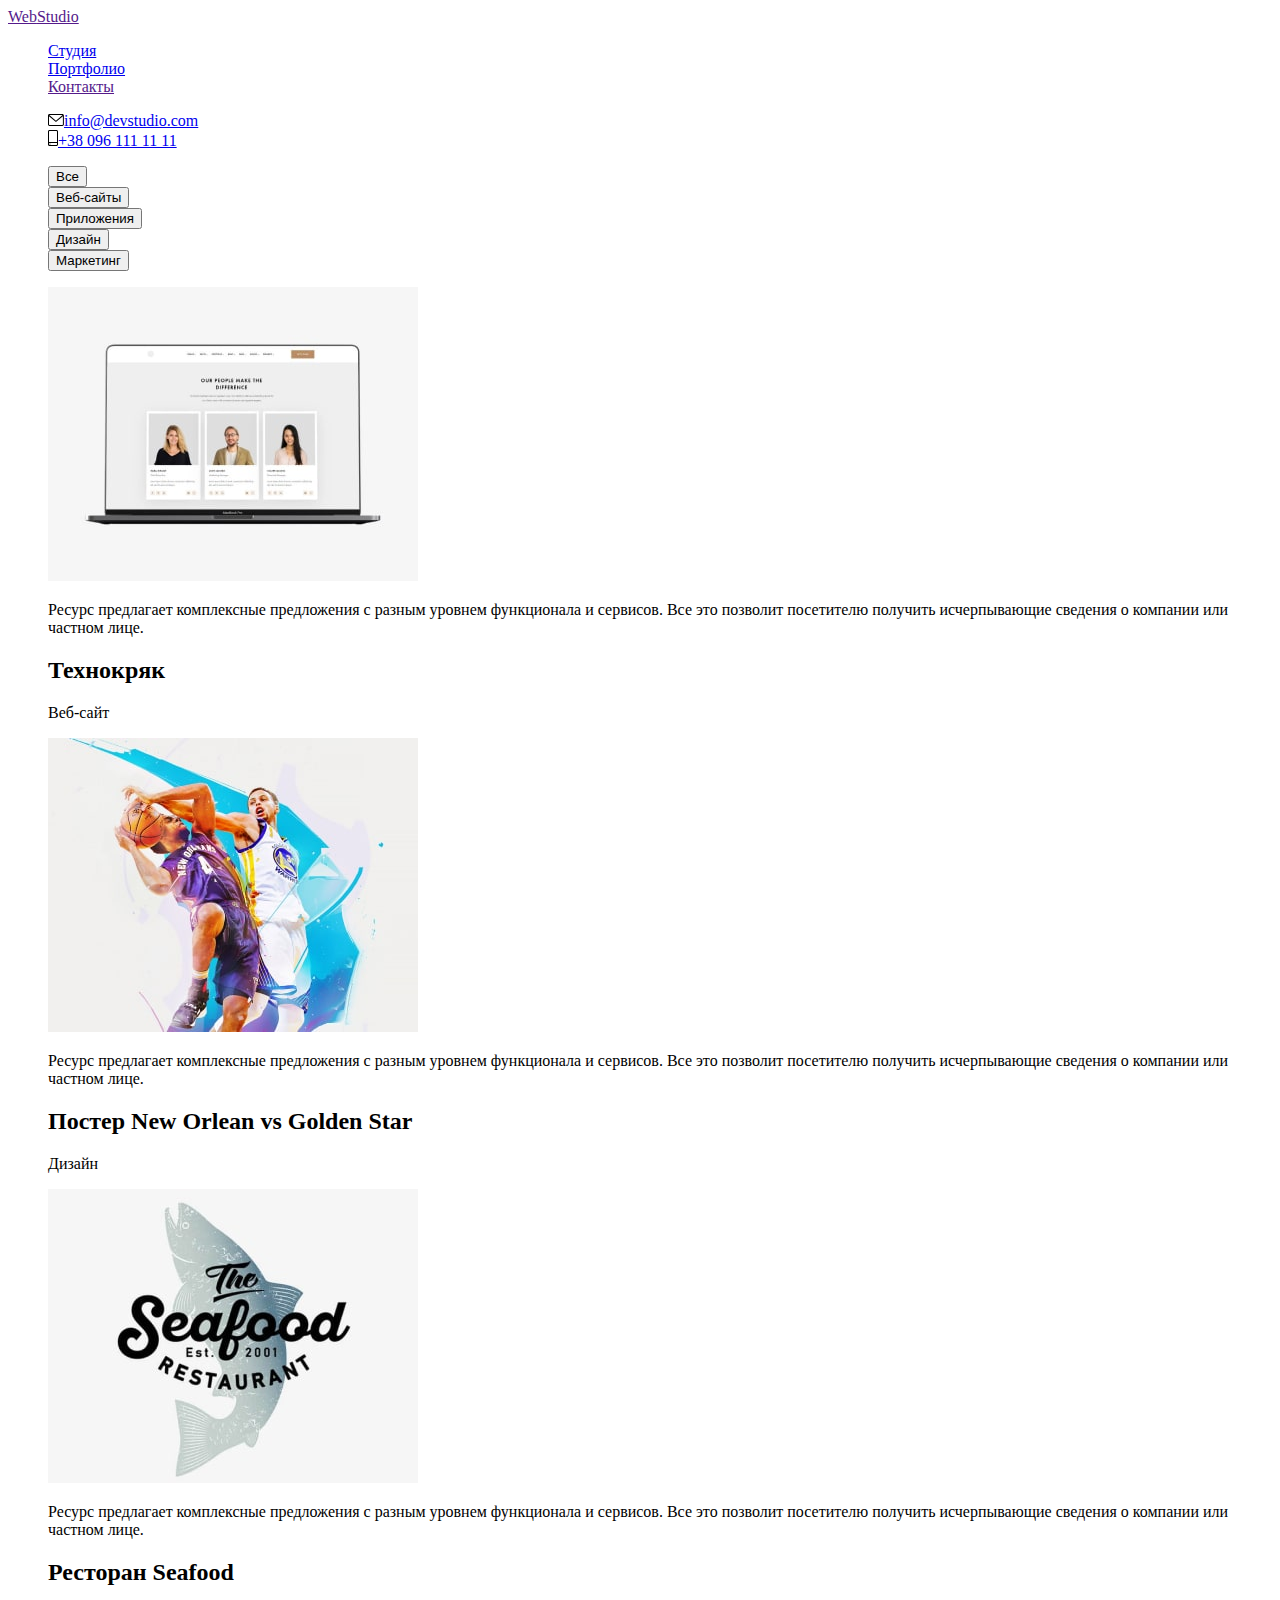
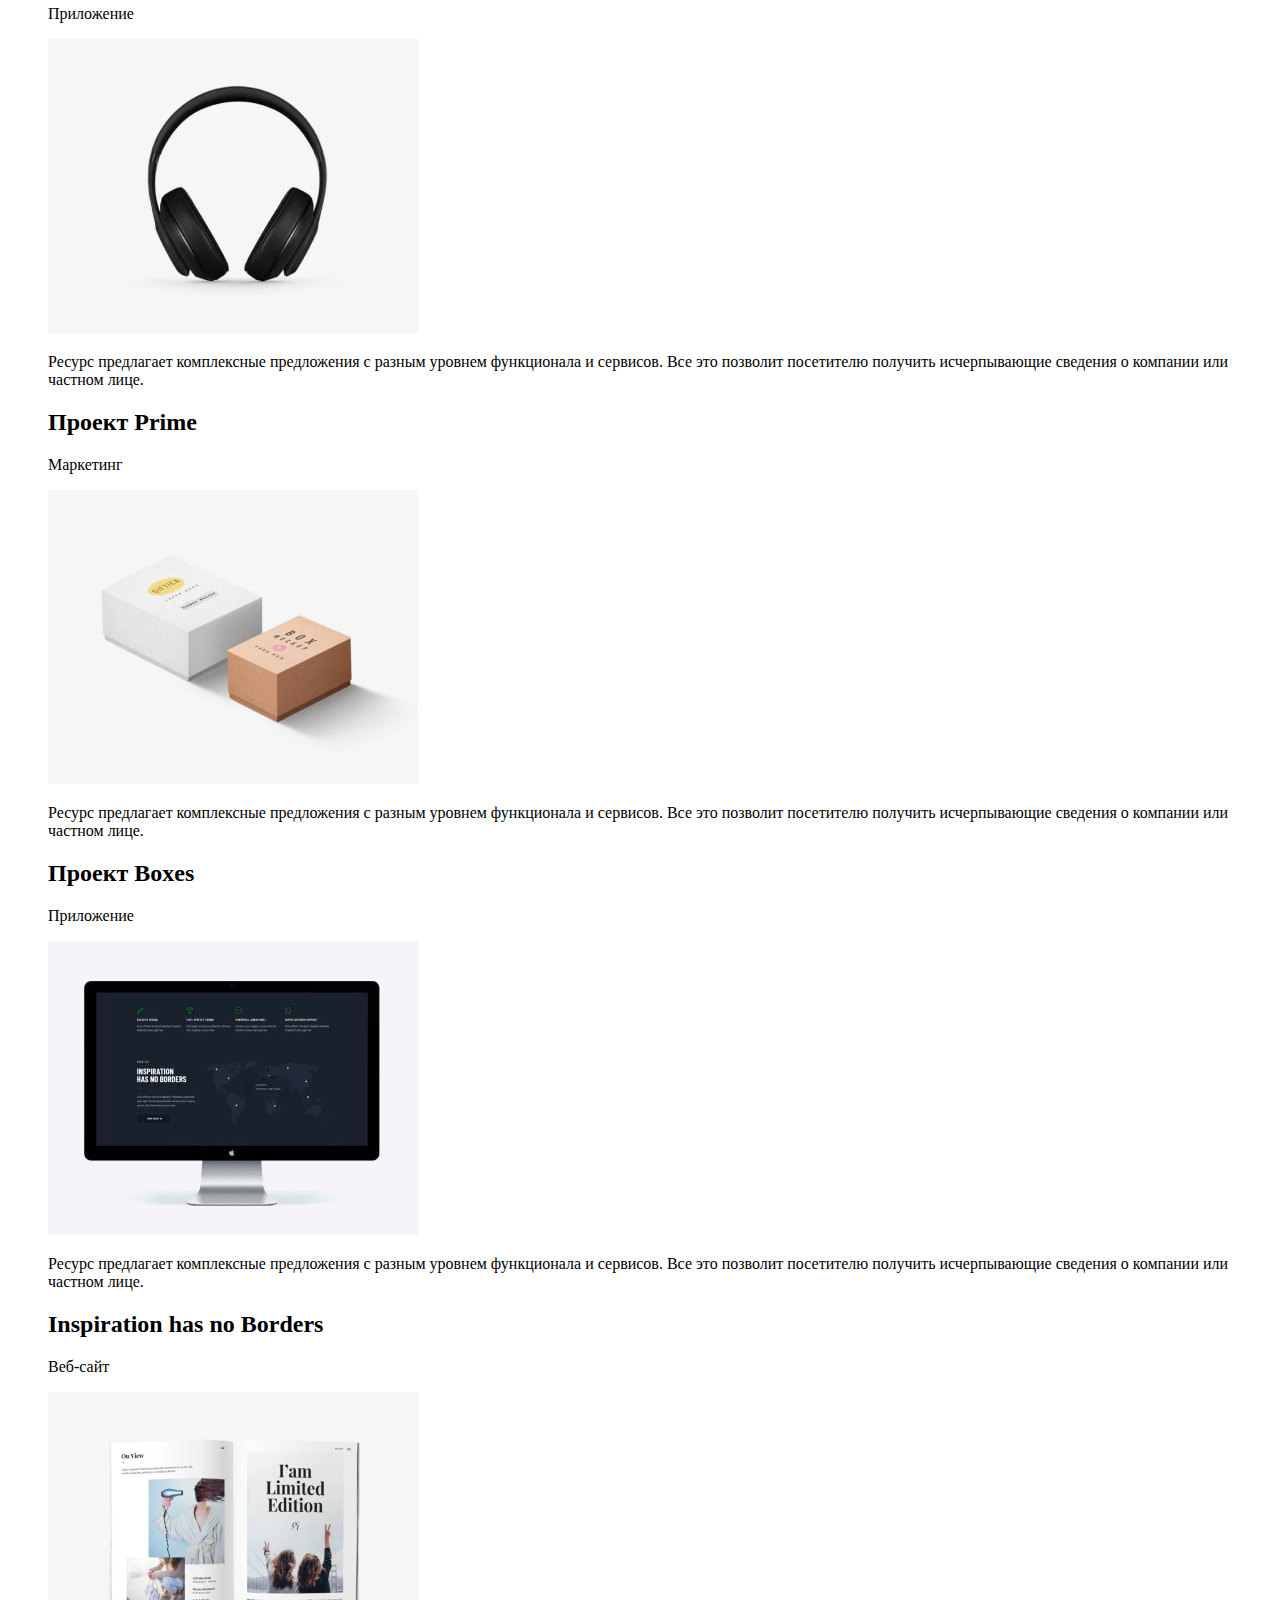
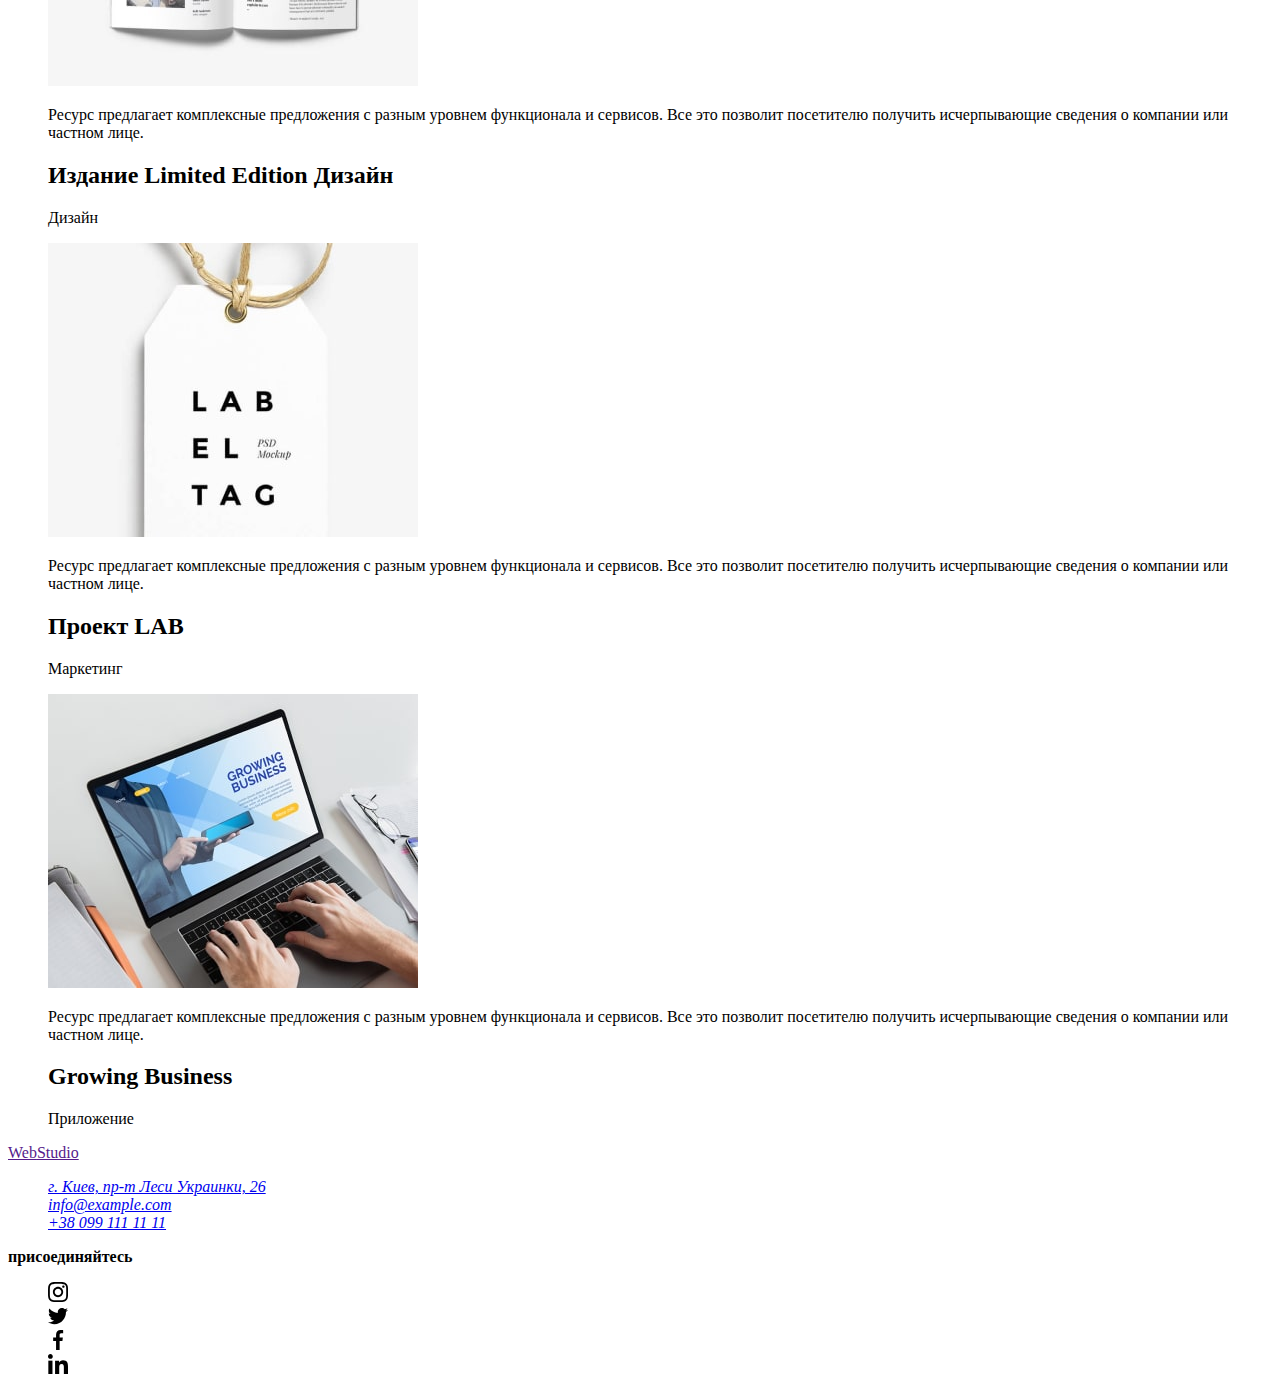
==== portfolio.html @ f304f0bf "1" ====
<!DOCTYPE html>
<html lang="ru">
  <head>
    <meta charset="UTF-8" />
    <meta http-equiv="X-UA-Compatible" content="IE=edge" />
    <meta name="viewport" content="width=device-width, initial-scale=1.0" />
    <title>Document</title>
    <link rel="stylesheet" href="./scc/reset.css" />
    <link rel="stylesheet" href="./scc/styles.css" />
    <link rel="preconnect" href="https://fonts.googleapis.com" />
    <link rel="preconnect" href="https://fonts.gstatic.com" crossorigin />
    <link
      href="https://fonts.googleapis.com/css2?family=Montserrat:wght@400;700&family=Raleway:wght@700&family=Roboto:wght@400;500;700;900&display=swap"
      rel="stylesheet"
    />
    <link
      href="https://fonts.googleapis.com/css2?family=Montserrat:wght@400;700&family=Raleway:wght@700&family=Roboto:wght@400;500;700;900&display=swap"
      rel="stylesheet"
    />
  </head>
  <body>
    <header class="header">
      <div class="container">
        <a class="header-logo" href=""
          ><span class="header-pre-logo">Web</span
          ><span class="header-after-logo">Studio</span></a
        >
        <nav class="header-nav">
          <ul class="header-list" style="list-style-type: none">
            <li class="header-item">
              <a class="header-text" href="index.html">Студия</a>
            </li>
            <li class="header-item portfolio-activ">
              <a class="header-text portfolio-activ" href="portfolio.html"
                >Портфолио</a
              >
            </li>
            <li class="header-item">
              <a class="header-text" href="">Контакты</a>
            </li>
          </ul>
        </nav>
        <ul class="header-contacts" style="list-style-type: none">
          <li class="header-contactc-list">
            <a class="header-mail contacts" href="mailto:info@devstudio.com"
              ><svg class="header-icon" width="16" height="12">
                <use href="./images/icons.svg#icon-envelope"></use></svg
              >info@devstudio.com</a
            >
          </li>
          <li class="header-contactc-list">
            <a class="header-tel contacts" href="tel:+380961111111"
              ><svg class="header-icon" width="10" height="16">
                <use href="./images/icons.svg#icon-smartphone"></use></svg
              >+38 096 111 11 11</a
            >
          </li>
        </ul>
      </div>
    </header>
    <main>
      <section class="portfolio">
        <div class="container">
          <div class="filters">
            <ul class="filters-list" style="list-style-type: none">
              <li class="filters-item">
                <button class="filters-btn btn" type="button">Все</button>
              </li>
              <li class="filters-item">
                <button class="filters-btn btn" type="button">Веб-сайты</button>
              </li>
              <li class="filters-item">
                <button class="filters-btn btn" type="button">
                  Приложения
                </button>
              </li>
              <li class="filters-item">
                <button class="filters-btn btn" type="button">Дизайн</button>
              </li>
              <li class="filters-item">
                <button class="filters-btn btn" type="button">Маркетинг</button>
              </li>
            </ul>
          </div>
          <ul class="project-list" style="list-style-type: none">
            <li class="project-item">
              <div class="project-overlay">
                <img
                  src="./images/portfolio1.jpeg"
                  alt="веб-сайт"
                  width="370"
                />
                <p class="project-text-ovarlay">
                  Ресурс предлагает комплексные предложения с разным уровнем
                  функционала и сервисов. Все это позволит посетителю получить
                  исчерпывающие сведения о компании или частном лице.
                </p>
              </div>
              <div class="project-desc">
                <h2 class="project-title">Технокряк</h2>
                <p class="project-text">Веб-сайт</p>
              </div>
            </li>
            <li class="project-item">
              <div class="project-overlay">
                <img
                  src="./images/portfolio2.jpeg"
                  alt="Игра в баскетбол"
                  width="370"
                />
                <p class="project-text-ovarlay">
                  Ресурс предлагает комплексные предложения с разным уровнем
                  функционала и сервисов. Все это позволит посетителю получить
                  исчерпывающие сведения о компании или частном лице.
                </p>
              </div>
              <div class="project-desc">
                <h2 class="project-title">Постер New Orlean vs Golden Star</h2>
                <p class="project-text">Дизайн</p>
              </div>
            </li>
            <li class="project-item">
              <div class="project-overlay">
                <img
                  src="./images/portfolio3.jpeg"
                  alt="Логотип ресторана Seafood"
                  width="370"
                />
                <p class="project-text-ovarlay">
                  Ресурс предлагает комплексные предложения с разным уровнем
                  функционала и сервисов. Все это позволит посетителю получить
                  исчерпывающие сведения о компании или частном лице.
                </p>
              </div>
              <div class="project-desc">
                <h2 class="project-title">Ресторан Seafood</h2>
                <p class="project-text">Приложение</p>
              </div>
            </li>
            <li class="project-item">
              <div class="project-overlay">
                <img
                  src="./images/portfolio4.jpeg"
                  alt="Наушники"
                  width="370"
                />
                <p class="project-text-ovarlay">
                  Ресурс предлагает комплексные предложения с разным уровнем
                  функционала и сервисов. Все это позволит посетителю получить
                  исчерпывающие сведения о компании или частном лице.
                </p>
              </div>
              <div class="project-desc">
                <h2 class="project-title">Проект Prime</h2>
                <p class="project-text">Маркетинг</p>
              </div>
            </li>
            <li class="project-item">
              <div class="project-overlay">
                <img
                  src="./images/portfolio5.jpeg"
                  alt="Две коробки"
                  width="370"
                />
                <p class="project-text-ovarlay">
                  Ресурс предлагает комплексные предложения с разным уровнем
                  функционала и сервисов. Все это позволит посетителю получить
                  исчерпывающие сведения о компании или частном лице.
                </p>
              </div>
              <div class="project-desc">
                <h2 class="project-title">Проект Boxes</h2>
                <p class="project-text">Приложение</p>
              </div>
            </li>
            <li class="project-item">
              <div class="project-overlay">
                <img
                  src="./images/portfolio6.jpeg"
                  alt="Веб-сайт"
                  width="370"
                />
                <p class="project-text-ovarlay">
                  Ресурс предлагает комплексные предложения с разным уровнем
                  функционала и сервисов. Все это позволит посетителю получить
                  исчерпывающие сведения о компании или частном лице.
                </p>
              </div>
              <div class="project-desc">
                <h2 class="project-title">Inspiration has no Borders</h2>
                <p class="project-text">Веб-сайт</p>
              </div>
            </li>
            <li class="project-item">
              <div class="project-overlay">
                <img
                  src="./images/portfolio7.jpeg"
                  alt="Журнал Limited Edition"
                  width="370"
                />
                <p class="project-text-ovarlay">
                  Ресурс предлагает комплексные предложения с разным уровнем
                  функционала и сервисов. Все это позволит посетителю получить
                  исчерпывающие сведения о компании или частном лице.
                </p>
              </div>
              <div class="project-desc">
                <h2 class="project-title">Издание Limited Edition Дизайн</h2>
                <p class="project-text">Дизайн</p>
              </div>
            </li>
            <li class="project-item">
              <div class="project-overlay">
                <img
                  src="./images/portfolio8.jpeg"
                  alt="Проект LAB"
                  width="370"
                />
                <p class="project-text-ovarlay">
                  Ресурс предлагает комплексные предложения с разным уровнем
                  функционала и сервисов. Все это позволит посетителю получить
                  исчерпывающие сведения о компании или частном лице.
                </p>
              </div>
              <div class="project-desc">
                <h2 class="project-title">Проект LAB</h2>
                <p class="project-text">Маркетинг</p>
              </div>
            </li>
            <li class="project-item">
              <div class="project-overlay">
                <img
                  src="./images/portfolio9.jpeg"
                  alt="Приложение Growing Business"
                  width="370"
                />
                <p class="project-text-ovarlay">
                  Ресурс предлагает комплексные предложения с разным уровнем
                  функционала и сервисов. Все это позволит посетителю получить
                  исчерпывающие сведения о компании или частном лице.
                </p>
              </div>
              <div class="project-desc">
                <h2 class="project-title">Growing Business</h2>
                <p class="project-text">Приложение</p>
              </div>
            </li>
          </ul>
        </div>
      </section>
    </main>
    <footer>
      <section class="footer">
        <div class="container">
          <div class="f-adress">
            <a class="footer-logo" href=""
              ><span class="footer-pre-logo">Web</span
              ><span class="footer-after-logo">Studio</span></a
            >
            <address class="adress">
              <ul class="adress-list" style="list-style-type: none">
                <li class="adress-address">
                  <a
                    class="footer-address footer-contacts"
                    href="https://www.google.com/maps/place/%D0%B1%D1%83%D0%BB%D1%8C%D0%B2%D0%B0%D1%80+%D0%9B%D0%B5%D1%81%D1%96+%D0%A3%D0%BA%D1%80%D0%B0%D1%97%D0%BD%D0%BA%D0%B8,+26,+%D0%9A%D0%B8%D1%97%D0%B2,+02000/@50.4265807,30.5361971,17z/data=!3m1!4b1!4m5!3m4!1s0x40d4cf0e033ecbe9:0x57a4dffefec77da0!8m2!3d50.4265807!4d30.5383858"
                    target="_blank"
                    rel="noopener noreferrer"
                    >г. Киев, пр-т Леси Украинки, 26
                  </a>
                </li>
                <li class="adress-mail">
                  <a
                    class="footer-mail footer-contacts"
                    href="mailto:info@example.com"
                    >info@example.com</a
                  >
                </li>
                <li class="adress-tel">
                  <a class="footer-tel footer-contacts" href="tel:+380991111111"
                    >+38 099 111 11 11</a
                  >
                </li>
              </ul>
            </address>
          </div>
          <div class="footer-social">
            <strong class="footer-soc-title">присоединяйтесь</strong>
            <ul class="footer-soc-list list" style="list-style-type: none">
              <li class="footer-soc-item">
                <a href="" class="footer-soc-link link">
                  <svg class="footer-soc-icon" width="20" height="20">
                    <use href="./images/icons.svg#icon-instagram"></use></svg
                ></a>
              </li>
              <li class="footer-soc-item">
                <a href="" class="footer-soc-link link"
                  ><svg class="footer-soc-icon" width="20" height="20">
                    <use href="./images/icons.svg#icon-twitter"></use></svg
                ></a>
              </li>
              <li class="footer-soc-item">
                <a href="" class="footer-soc-link link"
                  ><svg class="footer-soc-icon" width="20" height="20">
                    <use href="./images/icons.svg#icon-facebook"></use></svg
                ></a>
              </li>
              <li class="footer-soc-item">
                <a href="" class="footer-soc-link link"
                  ><svg class="footer-soc-icon" width="20" height="20">
                    <use href="./images/icons.svg#icon-linkedin"></use></svg
                ></a>
              </li>
            </ul>
          </div>
        </div>
      </section>
    </footer>
  </body>
</html>
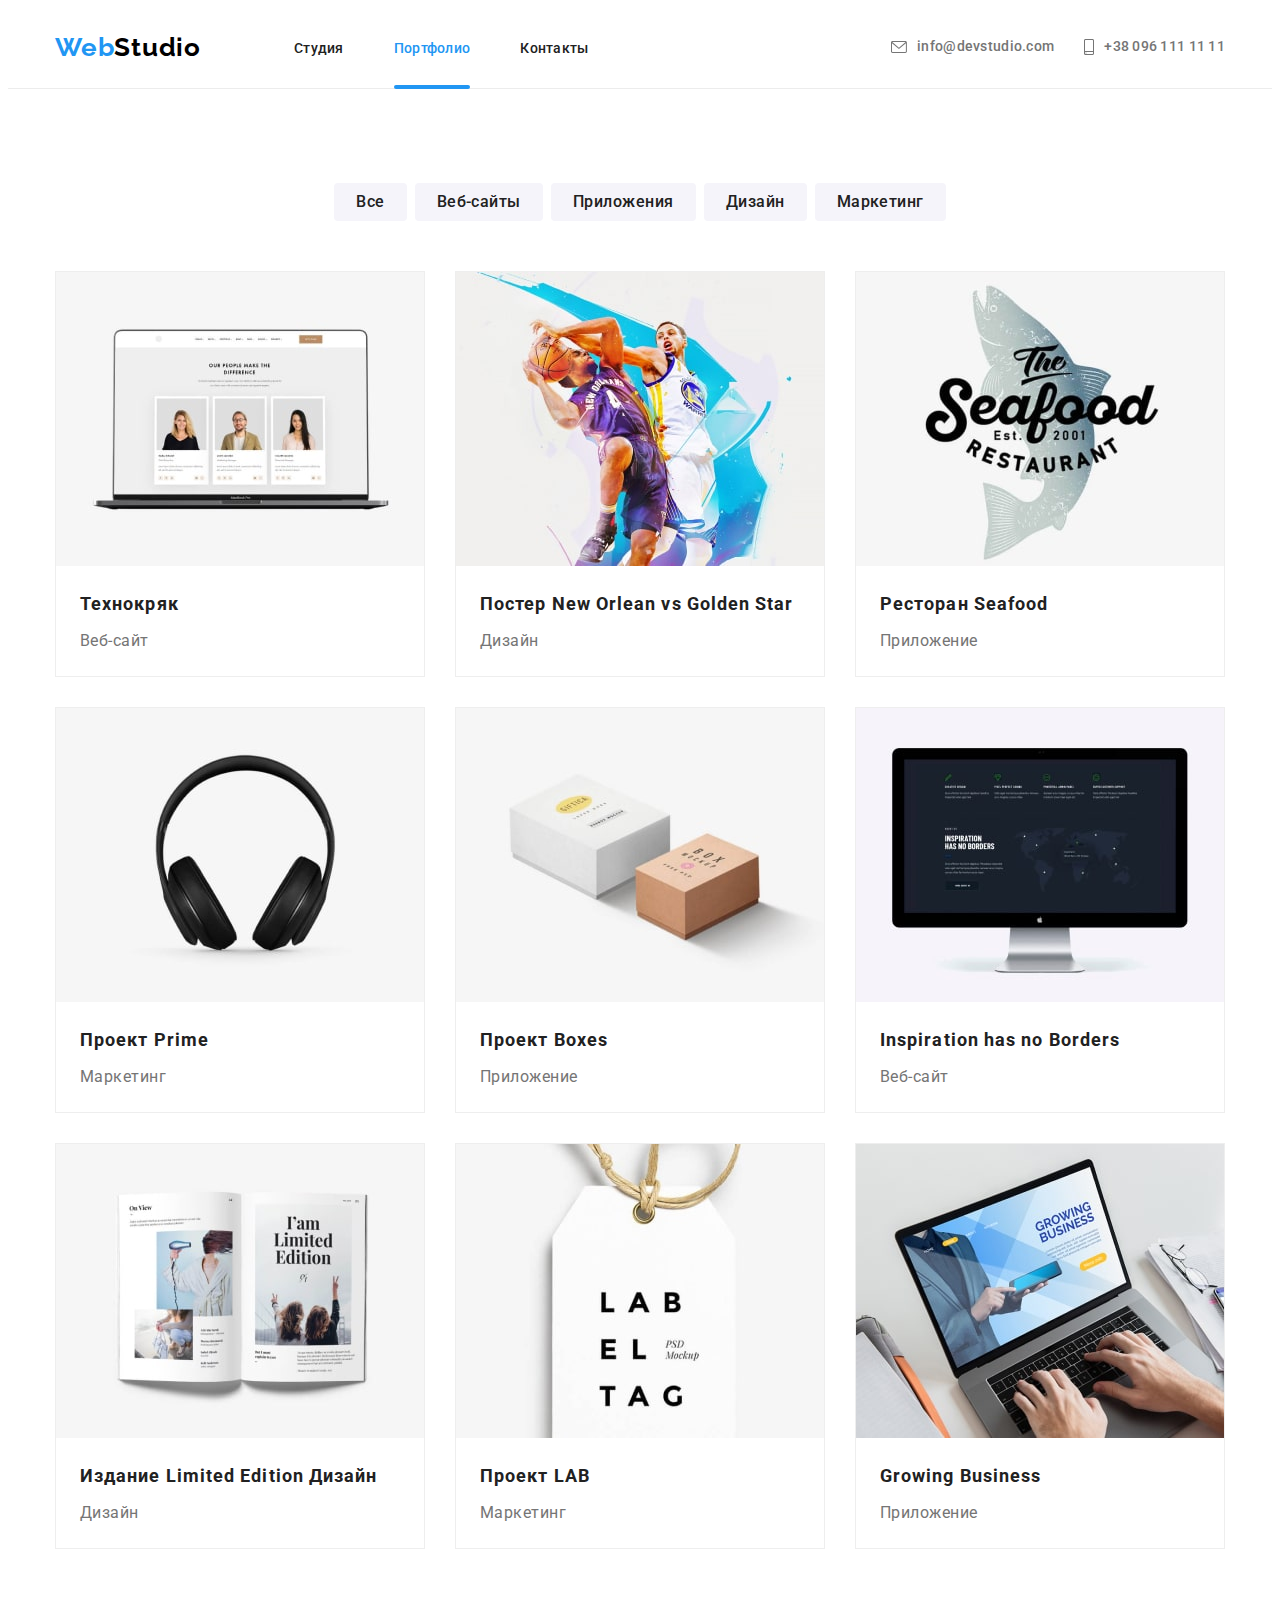
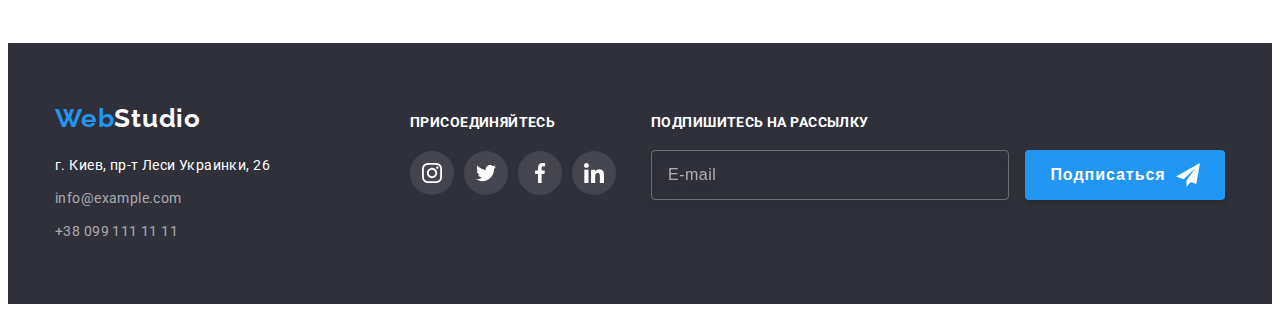
==== commit 6ff8dc4b: "1" ====
--- a/portfolio.html
+++ b/portfolio.html
@@ -5,8 +5,8 @@
     <meta http-equiv="X-UA-Compatible" content="IE=edge" />
     <meta name="viewport" content="width=device-width, initial-scale=1.0" />
     <title>Document</title>
-    <link rel="stylesheet" href="./scc/reset.css" />
-    <link rel="stylesheet" href="./scc/styles.css" />
+    <!-- <link rel="stylesheet" href="./scc/reset.css" /> -->
+    <link rel="stylesheet" href="./css/portfolio.min.css" />
     <link rel="preconnect" href="https://fonts.googleapis.com" />
     <link rel="preconnect" href="https://fonts.gstatic.com" crossorigin />
     <link
@@ -21,36 +21,38 @@
   <body>
     <header class="header">
       <div class="container">
-        <a class="header-logo" href=""
-          ><span class="header-pre-logo">Web</span
-          ><span class="header-after-logo">Studio</span></a
+        <a class="logo" href=""
+          ><span class="logo__pre-title">Web</span
+          ><span class="logo__after-title after-title--color-dark"
+            >Studio</span
+          ></a
         >
-        <nav class="header-nav">
-          <ul class="header-list" style="list-style-type: none">
-            <li class="header-item">
-              <a class="header-text" href="index.html">Студия</a>
-            </li>
-            <li class="header-item portfolio-activ">
-              <a class="header-text portfolio-activ" href="portfolio.html"
+        <nav class="nav">
+          <ul class="menu">
+            <li class="menu__item">
+              <a class="menu__link" href="index.html">Студия</a>
+            </li>
+            <li class="menu__item portfolio-activ">
+              <a class="menu__link portfolio-activ" href="portfolio.html"
                 >Портфолио</a
               >
             </li>
-            <li class="header-item">
-              <a class="header-text" href="">Контакты</a>
+            <li class="menu__item">
+              <a class="menu__link" href="">Контакты</a>
             </li>
           </ul>
         </nav>
-        <ul class="header-contacts" style="list-style-type: none">
-          <li class="header-contactc-list">
-            <a class="header-mail contacts" href="mailto:info@devstudio.com"
-              ><svg class="header-icon" width="16" height="12">
+        <ul class="connect">
+          <li class="connect__list">
+            <a class="connect__mail contacts" href="mailto:info@devstudio.com"
+              ><svg class="connect__icon" width="16" height="12">
                 <use href="./images/icons.svg#icon-envelope"></use></svg
               >info@devstudio.com</a
             >
           </li>
-          <li class="header-contactc-list">
-            <a class="header-tel contacts" href="tel:+380961111111"
-              ><svg class="header-icon" width="10" height="16">
+          <li class="connect__list">
+            <a class="connect__tel contacts" href="tel:+380961111111"
+              ><svg class="connect__icon" width="10" height="16">
                 <use href="./images/icons.svg#icon-smartphone"></use></svg
               >+38 096 111 11 11</a
             >
@@ -62,7 +64,7 @@
       <section class="portfolio">
         <div class="container">
           <div class="filters">
-            <ul class="filters-list" style="list-style-type: none">
+            <ul class="filters-list">
               <li class="filters-item">
                 <button class="filters-btn btn" type="button">Все</button>
               </li>
@@ -82,7 +84,7 @@
               </li>
             </ul>
           </div>
-          <ul class="project-list" style="list-style-type: none">
+          <ul class="project-list">
             <li class="project-item">
               <div class="project-overlay">
                 <img
@@ -252,66 +254,82 @@
     <footer>
       <section class="footer">
         <div class="container">
-          <div class="f-adress">
-            <a class="footer-logo" href=""
-              ><span class="footer-pre-logo">Web</span
-              ><span class="footer-after-logo">Studio</span></a
+          <div>
+            <a class="logo" href=""
+              ><span class="logo__pre-title">Web</span
+              ><span class="logo__after-title after-title--color-light"
+                >Studio</span
+              ></a
             >
-            <address class="adress">
-              <ul class="adress-list" style="list-style-type: none">
-                <li class="adress-address">
+            <address class="address">
+              <ul class="address__list">
+                <li class="address__item">
                   <a
-                    class="footer-address footer-contacts"
+                    class="address__link address"
                     href="https://www.google.com/maps/place/%D0%B1%D1%83%D0%BB%D1%8C%D0%B2%D0%B0%D1%80+%D0%9B%D0%B5%D1%81%D1%96+%D0%A3%D0%BA%D1%80%D0%B0%D1%97%D0%BD%D0%BA%D0%B8,+26,+%D0%9A%D0%B8%D1%97%D0%B2,+02000/@50.4265807,30.5361971,17z/data=!3m1!4b1!4m5!3m4!1s0x40d4cf0e033ecbe9:0x57a4dffefec77da0!8m2!3d50.4265807!4d30.5383858"
                     target="_blank"
                     rel="noopener noreferrer"
                     >г. Киев, пр-т Леси Украинки, 26
                   </a>
                 </li>
-                <li class="adress-mail">
-                  <a
-                    class="footer-mail footer-contacts"
-                    href="mailto:info@example.com"
+                <li class="address__item">
+                  <a class="address__link" href="mailto:info@example.com"
                     >info@example.com</a
                   >
                 </li>
-                <li class="adress-tel">
-                  <a class="footer-tel footer-contacts" href="tel:+380991111111"
+                <li class="address__item">
+                  <a class="address__link" href="tel:+380991111111"
                     >+38 099 111 11 11</a
                   >
                 </li>
               </ul>
             </address>
           </div>
-          <div class="footer-social">
-            <strong class="footer-soc-title">присоединяйтесь</strong>
-            <ul class="footer-soc-list list" style="list-style-type: none">
-              <li class="footer-soc-item">
-                <a href="" class="footer-soc-link link">
-                  <svg class="footer-soc-icon" width="20" height="20">
+          <div class="footer-soc">
+            <strong class="footer-soc__title">присоединяйтесь</strong>
+            <ul class="footer-soc__list list">
+              <li class="footer-soc__item">
+                <a href="" class="footer-soc__link link">
+                  <svg class="footer-soc__icon" width="20" height="20">
                     <use href="./images/icons.svg#icon-instagram"></use></svg
                 ></a>
               </li>
-              <li class="footer-soc-item">
-                <a href="" class="footer-soc-link link"
-                  ><svg class="footer-soc-icon" width="20" height="20">
+              <li class="footer-soc__item">
+                <a href="" class="footer-soc__link link"
+                  ><svg class="footer-soc__icon" width="20" height="20">
                     <use href="./images/icons.svg#icon-twitter"></use></svg
                 ></a>
               </li>
-              <li class="footer-soc-item">
-                <a href="" class="footer-soc-link link"
-                  ><svg class="footer-soc-icon" width="20" height="20">
+              <li class="footer-soc__item">
+                <a href="" class="footer-soc__link link"
+                  ><svg class="footer-soc__icon" width="20" height="20">
                     <use href="./images/icons.svg#icon-facebook"></use></svg
                 ></a>
               </li>
-              <li class="footer-soc-item">
-                <a href="" class="footer-soc-link link"
-                  ><svg class="footer-soc-icon" width="20" height="20">
+              <li class="footer-soc__item">
+                <a href="" class="footer-soc__link link"
+                  ><svg class="footer-soc__icon" width="20" height="20">
                     <use href="./images/icons.svg#icon-linkedin"></use></svg
                 ></a>
               </li>
             </ul>
           </div>
+          <form class="form">
+            <h3 class="form__title">Подпишитесь на рассылку</h3>
+            <label class="form__label" for="email"></label>
+            <input
+              class="form__input"
+              type="email"
+              name="email"
+              placeholder="E-mail"
+            />
+            <button class="form__btn" type="submit">
+              Подписаться
+              <svg class="form__icon" width="24" height="24">
+                <use href="./images/icons.svg#icon-send"></use>
+              </svg>
+            </button>
+          </form>
         </div>
       </section>
     </footer>
--- a/css/portfolio.min.css
+++ b/css/portfolio.min.css
@@ -0,0 +1 @@
+:root{--btn-link-hover-color: #2196f3;--mine-text-color: #757575;--text-teambox-btnhover-color: #ffffff;--title-footer-bg-color: #2f303a;--btn-team-bg-color: #f5f4fa}.subtitle{font-size:36px;line-height:1.17;text-align:center;letter-spacing:.03em}html{box-sizing:border-box}*,*::before,*::after{box-sizing:inherit}p,h1,h2,h3,h4,h5,h6{margin:0}ul{margin:0;padding-left:0;list-style-type:none}img{display:block}body{font-family:Roboto,sans-serif;color:#212121}.list{list-style:none}.link{text-decoration:none}.header{padding:24px 0 25px 0;border-bottom:1px solid #ececec}.header .container{display:flex;align-items:center}.logo{font-family:"Raleway";text-decoration:none;font-weight:700;font-size:26px;line-height:1.19;letter-spacing:.03em;align-items:center;margin-right:93px}.logo__pre-title{color:var(--btn-link-hover-color)}.menu{display:flex}.menu__item{position:relative}.menu__item:not(:last-child){margin-right:50px}.menu__link{text-decoration:none;font-weight:500;font-size:14px;line-height:1.14;letter-spacing:.02em;color:#212121;transition-property:color;transition-duration:250ms;transition-timing-function:cubic-bezier(0.4, 0, 0.2, 1)}.menu__link:hover,.menu__link:focus{color:var(--btn-link-hover-color)}.menu__link::after{content:"";display:block;position:absolute;width:100%;height:4px;background-color:#2196f3;border-radius:2px;margin-top:28px;opacity:0;transition-property:opacity;transition-duration:250ms;transition-timing-function:cubic-bezier(0.4, 0, 0.2, 1)}.menu__link:hover:after,.menu__link:focus:after{opacity:1}.studio,.studio::after,.portfolio-activ,.portfolio-activ::after{color:var(--btn-link-hover-color);opacity:1}.connect{display:flex;margin-left:auto}.contacts{display:flex;align-items:center;width:100%;height:100%;text-decoration:none;font-style:normal;font-weight:500;font-size:14px;line-height:1.14;letter-spacing:.02em;color:var(--mine-text-color);transition-property:color;transition-duration:250ms;transition-timing-function:cubic-bezier(0.4, 0, 0.2, 1)}.connect__mail{margin-right:30px}.connect__mail:hover,.connect__mail:focus{color:var(--btn-link-hover-color)}.connect__tel{margin-left:auto}.connect__tel:hover,.connect__tel:focus{color:var(--btn-link-hover-color)}.connect__icon{fill:currentColor;margin-right:10px}.header-logo-pf{margin-right:95px}.header-logo-pf{font-family:"Raleway";text-decoration:none;font-weight:700;font-size:26px;line-height:1.19;letter-spacing:.03em}.logo__pre-logo-pf{color:var(--btn-link-hover-color)}.after-title--color-dark{color:#000}.portfolio{padding:94px 0;margin:0 auto}.filters-list{display:flex;margin-bottom:50px;justify-content:center}.filters-btn{border:none;border-radius:4px;padding:6px 22px}.filters-item{border:none;margin-right:8px}.filters-item:last-child{margin-right:0}.project-list{display:flex;flex-wrap:wrap}.project-desc{width:322px;padding:20px 0;margin-left:24px}.project-item{position:relative;width:370px;margin-right:30px;margin-bottom:30px;border:1px solid #eee}.project-item:hover,.project-item:focus{box-shadow:0px 1px 1px rgba(0,0,0,.12),0px 4px 4px rgba(0,0,0,.06),1px 4px 6px rgba(0,0,0,.16)}.project-item:nth-child(3n){margin-right:0}.project-item:nth-last-child(-n+3){margin-bottom:0}.project-title{font-size:18px;line-height:2;letter-spacing:.06em;color:#212121;margin-bottom:4px}.project-text{font-size:16px;line-height:1.88;letter-spacing:.03em;color:var(--mine-text-color)}.project-overlay{width:100%;position:relative;overflow:hidden}.project-text-ovarlay{width:100%;height:100%;font-weight:400;font-size:18px;line-height:1.56;padding:63px 24px;top:0;left:0;letter-spacing:.03em;color:#fff;background:rgba(33,150,243,.9);position:absolute;opacity:1;transform:translateY(100%);transition-property:transform;transition-duration:250ms;transition-timing-function:cubic-bezier(0.4, 0, 0.2, 1);pointer-events:none}.project-item:hover .project-text-ovarlay{opacity:1;transform:translateY(0)}.container{width:1200px;margin:0 auto;padding-right:15px;padding-left:15px}.btn{font-family:inherit;font-weight:500;font-size:16px;line-height:1.62;text-align:center;letter-spacing:.03em;color:#212121;cursor:pointer;background:var(--btn-team-bg-color);transition-property:color background-color;transition-duration:250ms;transition-timing-function:cubic-bezier(0.4, 0, 0.2, 1)}.btn:hover,.btn:focus{color:var(--text-teambox-btnhover-color);background-color:var(--btn-link-hover-color)}.form{margin-left:auto}.form__title{position:relative;width:100%;font-weight:700;font-size:14px;line-height:16px;letter-spacing:.03em;text-transform:uppercase;color:#fff}.form__input{position:relative;width:358px;height:50px;padding-left:16px;border:1px solid rgba(255,255,255,.3);filter:drop-shadow(0px 4px 4px rgba(0, 0, 0, 0.15));border-radius:4px;background-color:rgba(0,0,0,0);margin-top:20px;margin-right:12px;color:#fff}.form__input::placeholder{font-weight:400;font-size:16px;line-height:1.25;letter-spacing:.03em;color:rgba(255,255,255,.6)}.form__btn{display:inline-flex;position:relative;justify-content:center;margin-left:auto;align-items:center;font-weight:700;font-size:16px;line-height:1.88;letter-spacing:.06em;color:#fff;width:200px;height:50px;background:#2196f3;box-shadow:0px 4px 4px rgba(0,0,0,.15);border-radius:4px;border:rgba(0,0,0,0)}.form__icon{display:block;margin-left:10px}.modal__input:focus+.modal__icon .form__icon{display:inline-block;position:relative;align-items:center;fill:#2196f3}.modal-close__btn{cursor:pointer}.modal-close__icon{transition-property:fill;transition-duration:250ms;transition-timing-function:cubic-bezier(0.4, 0, 0.2, 1)}.modal-close__icon:focus,.modal-close__icon:hover{fill:#2196f3}.backdrop{position:fixed;top:0;width:100%;height:100%;background:rgba(0,0,0,.2);transition-property:opacity visibility;transition-duration:250ms;transition-timing-function:cubic-bezier(0.4, 0, 0.2, 1)}.modal{position:absolute;top:50%;left:50%;transform:translate(-50%, -50%) scale(1);width:528px;min-height:581px;background:#fff;box-shadow:0px 1px 3px rgba(0,0,0,.12),0px 1px 1px rgba(0,0,0,.14),0px 2px 1px rgba(0,0,0,.2);border-radius:4px;transition-property:transform;transition-duration:250ms;transition-timing-function:cubic-bezier(0.4, 0, 0.2, 1);padding:40px}.backdrop.is-hidden .modal{transform:translate(0, 0) scale(0.5)}.modal__title{font-weight:700;font-size:20px;line-height:23px;text-align:center;letter-spacing:.03em;color:#212121;margin-bottom:12px}.modal-close__btn{position:absolute;top:8px;right:8px;display:flex;width:30px;height:30px;align-items:center;justify-content:center;background:#fff;border:1px solid rgba(0,0,0,.1);border-radius:50%;transition-property:background-color;transition-duration:250ms;transition-timing-function:cubic-bezier(0.4, 0, 0.2, 1)}.is-hidden{opacity:0;visibility:hidden;pointer-events:none}.modal__item{margin-bottom:10px}.modal__label{font-size:12px;line-height:14px;letter-spacing:.01em;color:#757575}.modal__wrap{margin-top:4px}.modal__text{width:100%;height:120px;font-weight:400;font-size:14px;line-height:16px;letter-spacing:.01em;margin-bottom:20px;padding:12px 16px;resize:none;border:1px solid rgba(33,33,33,.2);border-radius:4px;transition-property:border-color;transition-duration:250ms;transition-timing-function:cubic-bezier(0.4, 0, 0.2, 1)}.modal__text:focus{border-color:#2196f3;outline:none}.modal__input{width:100%;height:40px;padding-left:42px;border:1px solid rgba(33,33,33,.2);border-radius:4px;background-color:rgba(0,0,0,0);outline:none;transition-property:border;transition-duration:250ms;transition-timing-function:cubic-bezier(0.4, 0, 0.2, 1)}.modal__input:focus{border-color:#2196f3}.modal-checkbox{display:flex;align-items:center;justify-content:center;margin-bottom:30px}.modal-check__text{display:flex;align-items:center;font-weight:400;font-size:14px;line-height:1.71;letter-spacing:.03em;color:#757575}.modal-check__text a{color:#2196f3}.modal-check__text::before{content:"";width:16px;height:15px;border:1px solid #212121}.modal-check:checked+.modal-check__text::before{background:#2196f3;border-radius:2px;background-image:url(../images/check.svg);border:none;background-repeat:no-repeat;background-position:center}.modal__wrap{position:relative;outline:none}.modal__icon{position:absolute;left:12px;top:50%;transform:translateY(-50%)}.modal__input:focus+.modal__icon{fill:#2196f3}.modal-send__btn{font-weight:700;font-size:16px;line-height:1.88;display:block;align-items:center;justify-content:center;text-align:center;letter-spacing:.06em;margin:0 auto;color:#fff;position:relative;width:200px;height:50px;background:#188ce8;box-shadow:0px 4px 4px rgba(0,0,0,.15);border-radius:4px;border:rgba(0,0,0,0)}.footer{background:var(--title-footer-bg-color);padding:60px 0;margin:0 auto}.footer .container{display:flex;align-items:baseline}.logo{font-family:"Raleway";text-decoration:none;font-weight:700;font-size:26px;line-height:1.19;letter-spacing:.03em}.logo__pre-title{color:var(--btn-link-hover-color)}.after-title--color-light{color:var(--text-teambox-btnhover-color)}.address__link.address{color:var(--text-teambox-btnhover-color)}.address{margin-right:70px}.address__item:first-child{padding-top:20px}.address__item:not(:last-child){padding-bottom:9px}.address__link{text-decoration:none;font-style:normal;font-size:14px;line-height:1.71;letter-spacing:.03em;color:rgba(255,255,255,.6)}.footer-soc{max-width:206px}.footer-soc__title{font-style:normal;font-weight:700;font-size:14px;line-height:16px;letter-spacing:.03em;text-transform:uppercase;color:var(--text-teambox-btnhover-color)}.footer-soc__list{display:flex;margin-top:20px}.footer-soc__item{width:44px;height:44px;margin-right:10px}.footer-soc__item:last-child{margin-right:0}.footer-soc__link{display:flex;align-items:center;justify-content:center;width:100%;height:100%;border-radius:50%;background-color:rgba(255,255,255,.1);transition-property:background-color;transition-duration:250ms;transition-timing-function:cubic-bezier(0.4, 0, 0.2, 1)}.footer-soc__link:hover,.footer-soc__link:focus{background-color:#2196f3}.footer-soc__icon{fill:var(--text-teambox-btnhover-color)}/*# sourceMappingURL=portfolio.min.css.map */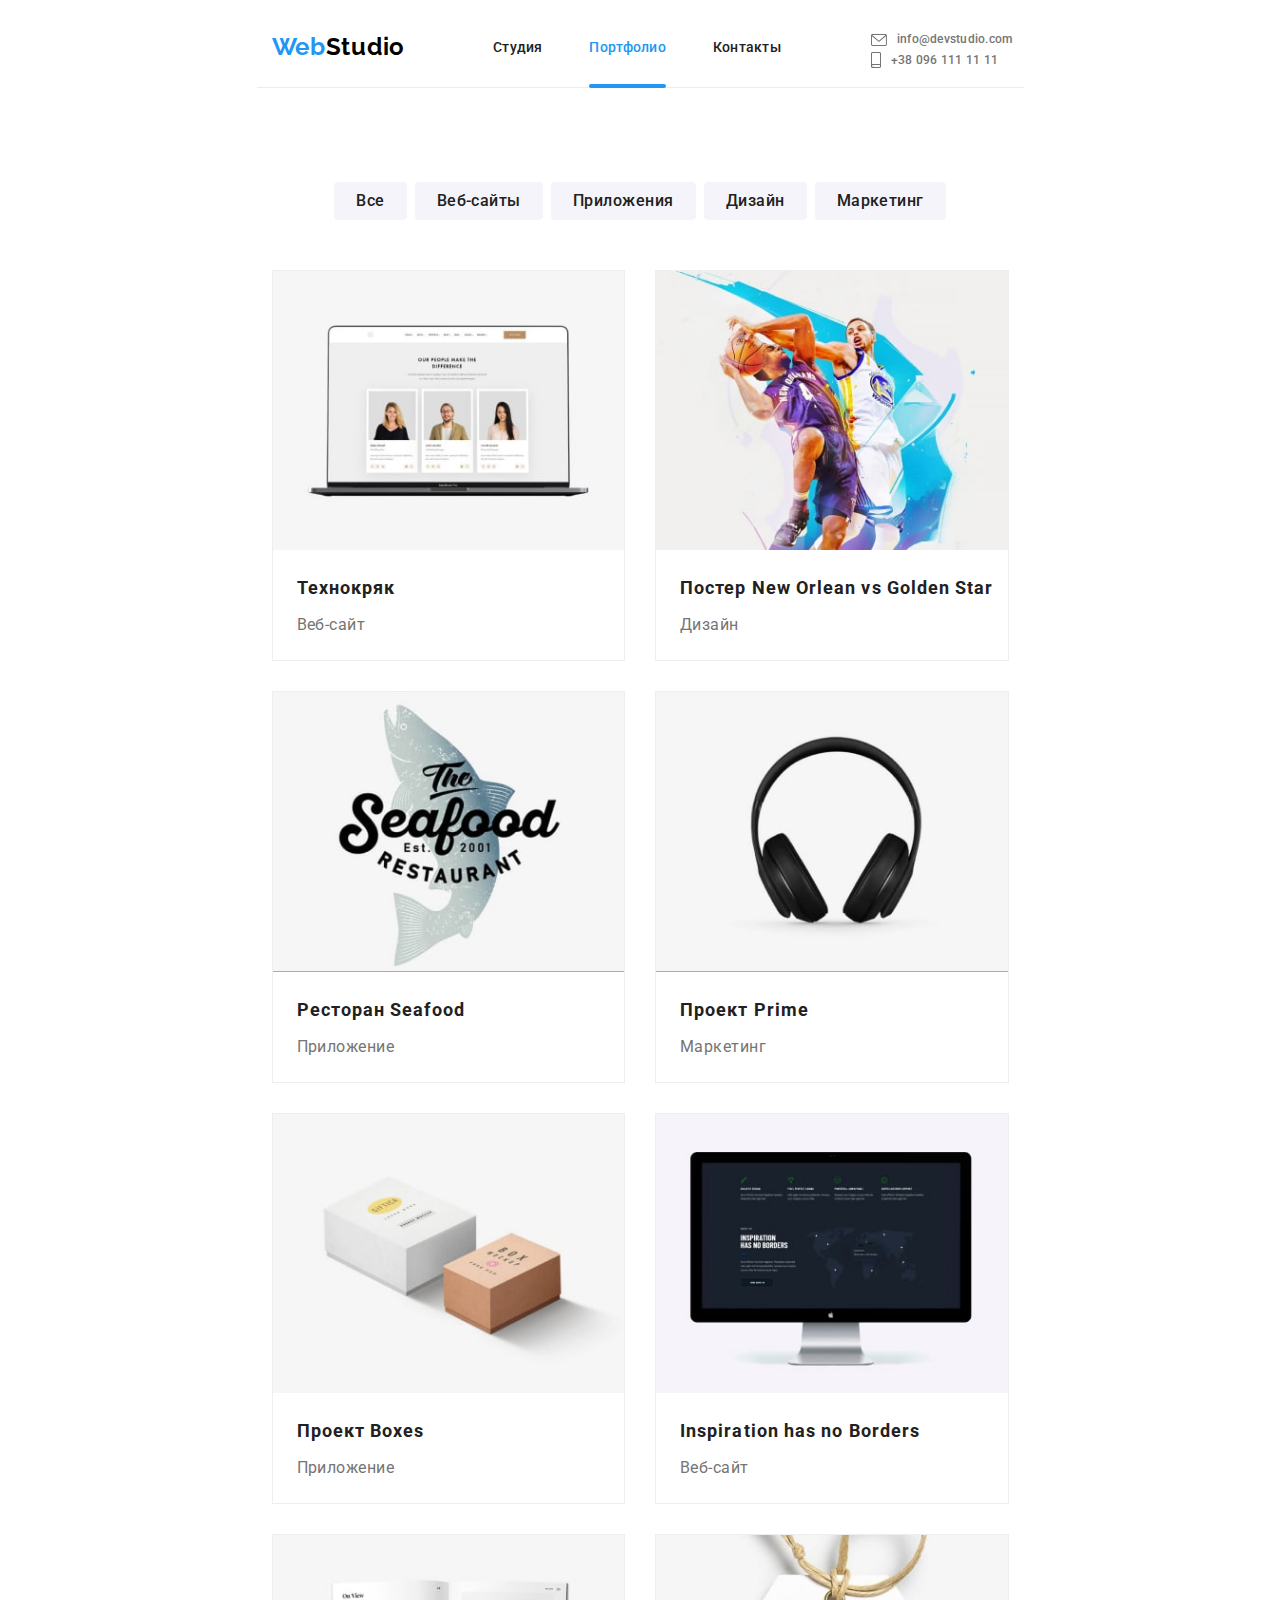
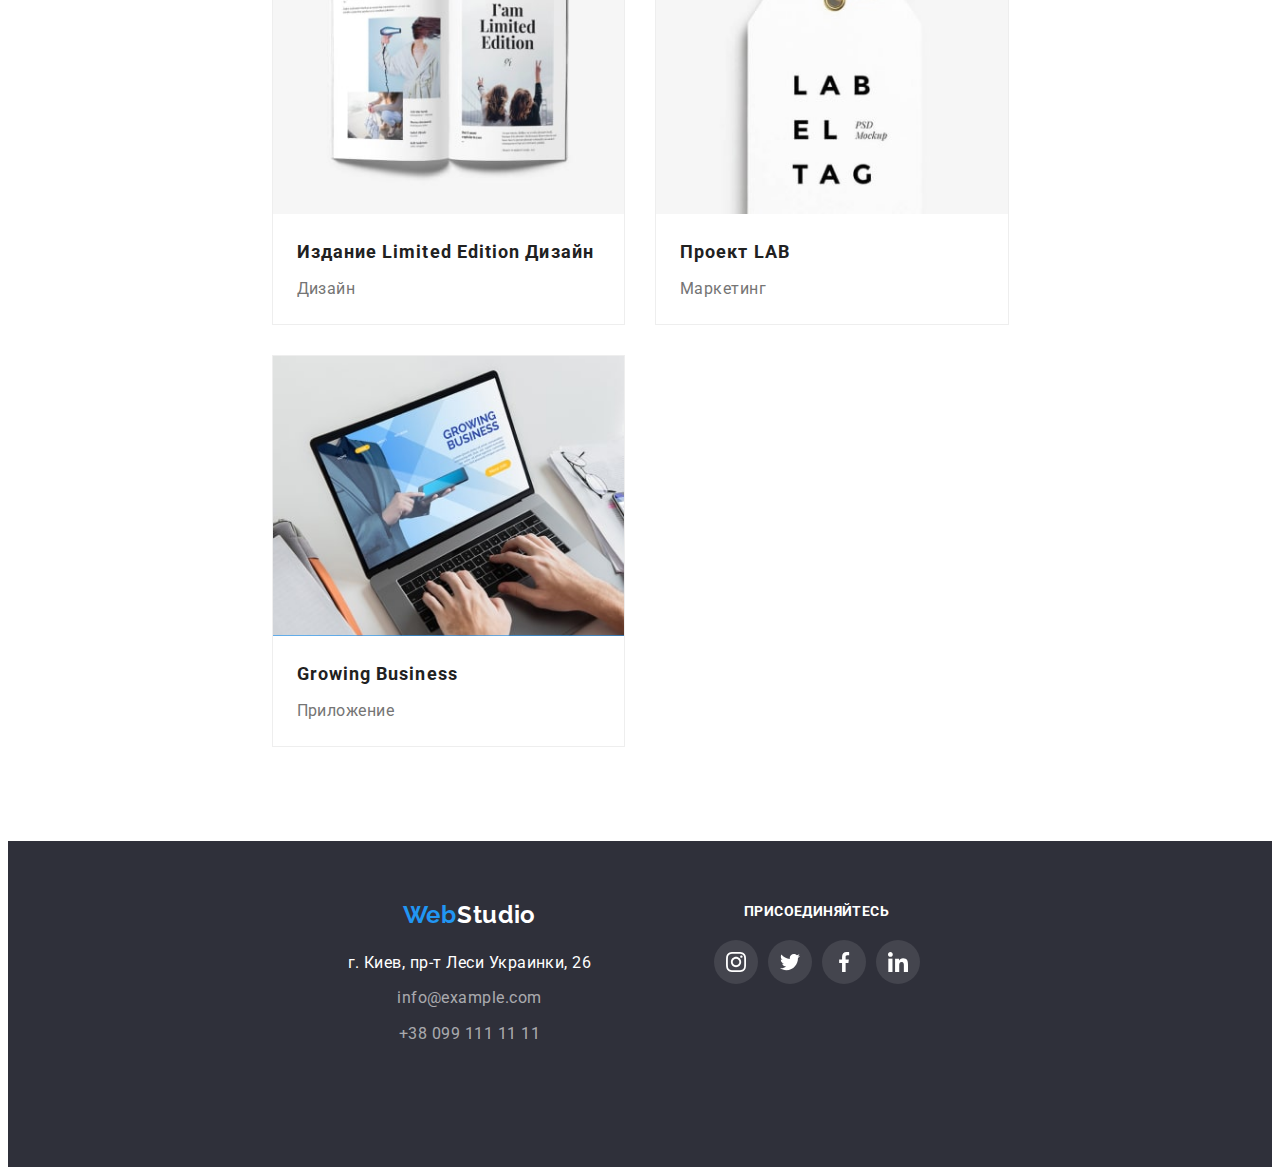
==== commit cbfdac68: "2907" ====
--- a/portfolio.html
+++ b/portfolio.html
@@ -9,6 +9,7 @@
     <link rel="stylesheet" href="./css/portfolio.min.css" />
     <link rel="preconnect" href="https://fonts.googleapis.com" />
     <link rel="preconnect" href="https://fonts.gstatic.com" crossorigin />
+
     <link
       href="https://fonts.googleapis.com/css2?family=Montserrat:wght@400;700&family=Raleway:wght@700&family=Roboto:wght@400;500;700;900&display=swap"
       rel="stylesheet"
@@ -20,7 +21,7 @@
   </head>
   <body>
     <header class="header">
-      <div class="container">
+      <div class="container header-container">
         <a class="logo" href=""
           ><span class="logo__pre-title">Web</span
           ><span class="logo__after-title after-title--color-dark"
@@ -59,6 +60,72 @@
           </li>
         </ul>
       </div>
+      <div class="container header__mob-menu">
+        <a class="logo" href=""
+          ><span class="logo__pre-title">Web</span
+          ><span class="logo__after-title after-title--color-dark"
+            >Studio</span
+          ></a>
+        <button type="button" class="menu-open-btn">
+          <svg class="form__menu" width="40" height="40">
+            <use href="./images/icons.svg#icon-menu"></use>
+          </svg>
+        </button>
+      </div>
+      <div class="mob-menu is-hidden">
+        <div class="container">
+        <button type="button" class="close-open-btn">
+          <svg class="close-open-icon" width="40" height="40">
+            <use href="./images/icons.svg#icon-close_40px"></use>
+          </svg>
+        </button>
+        <div class="mob-menu__top">
+        <ul class="mob-menu__list" style="list-style-type: none">
+          <li class="mob-menu__item studio">
+            <a class="mob-menu__link studio" href="index.html">Студия</a>
+          </li>
+          <li class="mob-menu__item">
+            <a class="mob-menu__link" href="portfolio.html">Портфолио</a>
+          </li>
+          <li class="mob-menu__item">
+            <a class="mob-menu__link" href="">Контакты</a>
+          </li>
+        </ul></div>
+         <div class="mob-menu__bottom">
+        <ul class="mob-connect" style="list-style-type: none">
+          
+          <li class="mob-connect__list">
+            <a class="mob-connect__tel contacts" href="tel:+380961111111"
+              >+38 096 111 11 11</a
+            >
+          </li><li class="mob-connect__list">
+            <a
+              class="mob-connect__mail contacts"
+              href="mailto:info@devstudio.com"
+              >info@devstudio.com</a
+            >
+          </li>
+        </ul>
+        <ul class="mob-soc__list list" style="list-style-type: none">
+          <li class="mob-soc__item">
+            <a href="" class="mob-soc__link link">
+              Instagram</a>
+          </li>
+          <li class="mob-soc__item">
+            <a href="" class="mob-soc__link link"
+              >Twitter</a>
+          </li>
+          <li class="mob-soc__item">
+            <a href="" class="mob-soc__link link"
+              >Facebook</a>
+          </li>
+          <li class="mob-soc__item">
+            <a href="" class="mob-soc__link link"
+              >LinkedIn</a>
+          </li>
+        </ul>
+        </div>
+      </div>
     </header>
     <main>
       <section class="portfolio">
@@ -254,84 +321,70 @@
     <footer>
       <section class="footer">
         <div class="container">
-          <div>
-            <a class="logo" href=""
-              ><span class="logo__pre-title">Web</span
-              ><span class="logo__after-title after-title--color-light"
-                >Studio</span
-              ></a
-            >
-            <address class="address">
-              <ul class="address__list">
-                <li class="address__item">
-                  <a
-                    class="address__link address"
-                    href="https://www.google.com/maps/place/%D0%B1%D1%83%D0%BB%D1%8C%D0%B2%D0%B0%D1%80+%D0%9B%D0%B5%D1%81%D1%96+%D0%A3%D0%BA%D1%80%D0%B0%D1%97%D0%BD%D0%BA%D0%B8,+26,+%D0%9A%D0%B8%D1%97%D0%B2,+02000/@50.4265807,30.5361971,17z/data=!3m1!4b1!4m5!3m4!1s0x40d4cf0e033ecbe9:0x57a4dffefec77da0!8m2!3d50.4265807!4d30.5383858"
-                    target="_blank"
-                    rel="noopener noreferrer"
-                    >г. Киев, пр-т Леси Украинки, 26
-                  </a>
+          <div class="conacts-soc">
+            <div class="contacts-container">
+              <a class="logo" href=""
+                ><span class="logo__pre-title">Web</span
+                ><span class="logo__after-title after-title--color-light"
+                  >Studio</span
+                ></a
+              >
+              <address class="address">
+                <ul class="address__list" style="list-style-type: none">
+                  <li class="address__item">
+                    <a
+                      class="address__link address"
+                      href="https://www.google.com/maps/place/%D0%B1%D1%83%D0%BB%D1%8C%D0%B2%D0%B0%D1%80+%D0%9B%D0%B5%D1%81%D1%96+%D0%A3%D0%BA%D1%80%D0%B0%D1%97%D0%BD%D0%BA%D0%B8,+26,+%D0%9A%D0%B8%D1%97%D0%B2,+02000/@50.4265807,30.5361971,17z/data=!3m1!4b1!4m5!3m4!1s0x40d4cf0e033ecbe9:0x57a4dffefec77da0!8m2!3d50.4265807!4d30.5383858"
+                      target="_blank"
+                      rel="noopener noreferrer"
+                      >г. Киев, пр-т Леси Украинки, 26
+                    </a>
+                  </li>
+                  <li class="address__item">
+                    <a class="address__link" href="mailto:info@example.com"
+                      >info@example.com</a
+                    >
+                  </li>
+                  <li class="address__item">
+                    <a class="address__link" href="tel:+380991111111"
+                      >+38 099 111 11 11</a
+                    >
+                  </li>
+                </ul>
+              </address>
+            </div>
+            <div class="footer-soc">
+              <strong class="footer-soc__title">присоединяйтесь</strong>
+              <ul class="footer-soc__list list" style="list-style-type: none">
+                <li class="footer-soc__item">
+                  <a href="" class="footer-soc__link link">
+                    <svg class="footer-soc__icon" width="20" height="20">
+                      <use href="./images/icons.svg#icon-instagram"></use></svg
+                  ></a>
                 </li>
-                <li class="address__item">
-                  <a class="address__link" href="mailto:info@example.com"
-                    >info@example.com</a
-                  >
+                <li class="footer-soc__item">
+                  <a href="" class="footer-soc__link link"
+                    ><svg class="footer-soc__icon" width="20" height="20">
+                      <use href="./images/icons.svg#icon-twitter"></use></svg
+                  ></a>
                 </li>
-                <li class="address__item">
-                  <a class="address__link" href="tel:+380991111111"
-                    >+38 099 111 11 11</a
-                  >
+                <li class="footer-soc__item">
+                  <a href="" class="footer-soc__link link"
+                    ><svg class="footer-soc__icon" width="20" height="20">
+                      <use href="./images/icons.svg#icon-facebook"></use></svg
+                  ></a>
+                </li>
+                <li class="footer-soc__item">
+                  <a href="" class="footer-soc__link link"
+                    ><svg class="footer-soc__icon" width="20" height="20">
+                      <use href="./images/icons.svg#icon-linkedin"></use></svg
+                  ></a>
                 </li>
               </ul>
-            </address>
+            </div>
           </div>
-          <div class="footer-soc">
-            <strong class="footer-soc__title">присоединяйтесь</strong>
-            <ul class="footer-soc__list list">
-              <li class="footer-soc__item">
-                <a href="" class="footer-soc__link link">
-                  <svg class="footer-soc__icon" width="20" height="20">
-                    <use href="./images/icons.svg#icon-instagram"></use></svg
-                ></a>
-              </li>
-              <li class="footer-soc__item">
-                <a href="" class="footer-soc__link link"
-                  ><svg class="footer-soc__icon" width="20" height="20">
-                    <use href="./images/icons.svg#icon-twitter"></use></svg
-                ></a>
-              </li>
-              <li class="footer-soc__item">
-                <a href="" class="footer-soc__link link"
-                  ><svg class="footer-soc__icon" width="20" height="20">
-                    <use href="./images/icons.svg#icon-facebook"></use></svg
-                ></a>
-              </li>
-              <li class="footer-soc__item">
-                <a href="" class="footer-soc__link link"
-                  ><svg class="footer-soc__icon" width="20" height="20">
-                    <use href="./images/icons.svg#icon-linkedin"></use></svg
-                ></a>
-              </li>
-            </ul>
-          </div>
-          <form class="form">
-            <h3 class="form__title">Подпишитесь на рассылку</h3>
-            <label class="form__label" for="email"></label>
-            <input
-              class="form__input"
-              type="email"
-              name="email"
-              placeholder="E-mail"
-            />
-            <button class="form__btn" type="submit">
-              Подписаться
-              <svg class="form__icon" width="24" height="24">
-                <use href="./images/icons.svg#icon-send"></use>
-              </svg>
-            </button>
-          </form>
-        </div>
-      </section>
     </footer>
+    <script src="./js/modal.js"></script>
+    <script src="./js/menu.js"></script>
   </body>
 </html>
--- a/css/portfolio.min.css
+++ b/css/portfolio.min.css
@@ -1 +1,925 @@
-:root{--btn-link-hover-color: #2196f3;--mine-text-color: #757575;--text-teambox-btnhover-color: #ffffff;--title-footer-bg-color: #2f303a;--btn-team-bg-color: #f5f4fa}.subtitle{font-size:36px;line-height:1.17;text-align:center;letter-spacing:.03em}html{box-sizing:border-box}*,*::before,*::after{box-sizing:inherit}p,h1,h2,h3,h4,h5,h6{margin:0}ul{margin:0;padding-left:0;list-style-type:none}img{display:block}body{font-family:Roboto,sans-serif;color:#212121}.list{list-style:none}.link{text-decoration:none}.header{padding:24px 0 25px 0;border-bottom:1px solid #ececec}.header .container{display:flex;align-items:center}.logo{font-family:"Raleway";text-decoration:none;font-weight:700;font-size:26px;line-height:1.19;letter-spacing:.03em;align-items:center;margin-right:93px}.logo__pre-title{color:var(--btn-link-hover-color)}.menu{display:flex}.menu__item{position:relative}.menu__item:not(:last-child){margin-right:50px}.menu__link{text-decoration:none;font-weight:500;font-size:14px;line-height:1.14;letter-spacing:.02em;color:#212121;transition-property:color;transition-duration:250ms;transition-timing-function:cubic-bezier(0.4, 0, 0.2, 1)}.menu__link:hover,.menu__link:focus{color:var(--btn-link-hover-color)}.menu__link::after{content:"";display:block;position:absolute;width:100%;height:4px;background-color:#2196f3;border-radius:2px;margin-top:28px;opacity:0;transition-property:opacity;transition-duration:250ms;transition-timing-function:cubic-bezier(0.4, 0, 0.2, 1)}.menu__link:hover:after,.menu__link:focus:after{opacity:1}.studio,.studio::after,.portfolio-activ,.portfolio-activ::after{color:var(--btn-link-hover-color);opacity:1}.connect{display:flex;margin-left:auto}.contacts{display:flex;align-items:center;width:100%;height:100%;text-decoration:none;font-style:normal;font-weight:500;font-size:14px;line-height:1.14;letter-spacing:.02em;color:var(--mine-text-color);transition-property:color;transition-duration:250ms;transition-timing-function:cubic-bezier(0.4, 0, 0.2, 1)}.connect__mail{margin-right:30px}.connect__mail:hover,.connect__mail:focus{color:var(--btn-link-hover-color)}.connect__tel{margin-left:auto}.connect__tel:hover,.connect__tel:focus{color:var(--btn-link-hover-color)}.connect__icon{fill:currentColor;margin-right:10px}.header-logo-pf{margin-right:95px}.header-logo-pf{font-family:"Raleway";text-decoration:none;font-weight:700;font-size:26px;line-height:1.19;letter-spacing:.03em}.logo__pre-logo-pf{color:var(--btn-link-hover-color)}.after-title--color-dark{color:#000}.portfolio{padding:94px 0;margin:0 auto}.filters-list{display:flex;margin-bottom:50px;justify-content:center}.filters-btn{border:none;border-radius:4px;padding:6px 22px}.filters-item{border:none;margin-right:8px}.filters-item:last-child{margin-right:0}.project-list{display:flex;flex-wrap:wrap}.project-desc{width:322px;padding:20px 0;margin-left:24px}.project-item{position:relative;width:370px;margin-right:30px;margin-bottom:30px;border:1px solid #eee}.project-item:hover,.project-item:focus{box-shadow:0px 1px 1px rgba(0,0,0,.12),0px 4px 4px rgba(0,0,0,.06),1px 4px 6px rgba(0,0,0,.16)}.project-item:nth-child(3n){margin-right:0}.project-item:nth-last-child(-n+3){margin-bottom:0}.project-title{font-size:18px;line-height:2;letter-spacing:.06em;color:#212121;margin-bottom:4px}.project-text{font-size:16px;line-height:1.88;letter-spacing:.03em;color:var(--mine-text-color)}.project-overlay{width:100%;position:relative;overflow:hidden}.project-text-ovarlay{width:100%;height:100%;font-weight:400;font-size:18px;line-height:1.56;padding:63px 24px;top:0;left:0;letter-spacing:.03em;color:#fff;background:rgba(33,150,243,.9);position:absolute;opacity:1;transform:translateY(100%);transition-property:transform;transition-duration:250ms;transition-timing-function:cubic-bezier(0.4, 0, 0.2, 1);pointer-events:none}.project-item:hover .project-text-ovarlay{opacity:1;transform:translateY(0)}.container{width:1200px;margin:0 auto;padding-right:15px;padding-left:15px}.btn{font-family:inherit;font-weight:500;font-size:16px;line-height:1.62;text-align:center;letter-spacing:.03em;color:#212121;cursor:pointer;background:var(--btn-team-bg-color);transition-property:color background-color;transition-duration:250ms;transition-timing-function:cubic-bezier(0.4, 0, 0.2, 1)}.btn:hover,.btn:focus{color:var(--text-teambox-btnhover-color);background-color:var(--btn-link-hover-color)}.form{margin-left:auto}.form__title{position:relative;width:100%;font-weight:700;font-size:14px;line-height:16px;letter-spacing:.03em;text-transform:uppercase;color:#fff}.form__input{position:relative;width:358px;height:50px;padding-left:16px;border:1px solid rgba(255,255,255,.3);filter:drop-shadow(0px 4px 4px rgba(0, 0, 0, 0.15));border-radius:4px;background-color:rgba(0,0,0,0);margin-top:20px;margin-right:12px;color:#fff}.form__input::placeholder{font-weight:400;font-size:16px;line-height:1.25;letter-spacing:.03em;color:rgba(255,255,255,.6)}.form__btn{display:inline-flex;position:relative;justify-content:center;margin-left:auto;align-items:center;font-weight:700;font-size:16px;line-height:1.88;letter-spacing:.06em;color:#fff;width:200px;height:50px;background:#2196f3;box-shadow:0px 4px 4px rgba(0,0,0,.15);border-radius:4px;border:rgba(0,0,0,0)}.form__icon{display:block;margin-left:10px}.modal__input:focus+.modal__icon .form__icon{display:inline-block;position:relative;align-items:center;fill:#2196f3}.modal-close__btn{cursor:pointer}.modal-close__icon{transition-property:fill;transition-duration:250ms;transition-timing-function:cubic-bezier(0.4, 0, 0.2, 1)}.modal-close__icon:focus,.modal-close__icon:hover{fill:#2196f3}.backdrop{position:fixed;top:0;width:100%;height:100%;background:rgba(0,0,0,.2);transition-property:opacity visibility;transition-duration:250ms;transition-timing-function:cubic-bezier(0.4, 0, 0.2, 1)}.modal{position:absolute;top:50%;left:50%;transform:translate(-50%, -50%) scale(1);width:528px;min-height:581px;background:#fff;box-shadow:0px 1px 3px rgba(0,0,0,.12),0px 1px 1px rgba(0,0,0,.14),0px 2px 1px rgba(0,0,0,.2);border-radius:4px;transition-property:transform;transition-duration:250ms;transition-timing-function:cubic-bezier(0.4, 0, 0.2, 1);padding:40px}.backdrop.is-hidden .modal{transform:translate(0, 0) scale(0.5)}.modal__title{font-weight:700;font-size:20px;line-height:23px;text-align:center;letter-spacing:.03em;color:#212121;margin-bottom:12px}.modal-close__btn{position:absolute;top:8px;right:8px;display:flex;width:30px;height:30px;align-items:center;justify-content:center;background:#fff;border:1px solid rgba(0,0,0,.1);border-radius:50%;transition-property:background-color;transition-duration:250ms;transition-timing-function:cubic-bezier(0.4, 0, 0.2, 1)}.is-hidden{opacity:0;visibility:hidden;pointer-events:none}.modal__item{margin-bottom:10px}.modal__label{font-size:12px;line-height:14px;letter-spacing:.01em;color:#757575}.modal__wrap{margin-top:4px}.modal__text{width:100%;height:120px;font-weight:400;font-size:14px;line-height:16px;letter-spacing:.01em;margin-bottom:20px;padding:12px 16px;resize:none;border:1px solid rgba(33,33,33,.2);border-radius:4px;transition-property:border-color;transition-duration:250ms;transition-timing-function:cubic-bezier(0.4, 0, 0.2, 1)}.modal__text:focus{border-color:#2196f3;outline:none}.modal__input{width:100%;height:40px;padding-left:42px;border:1px solid rgba(33,33,33,.2);border-radius:4px;background-color:rgba(0,0,0,0);outline:none;transition-property:border;transition-duration:250ms;transition-timing-function:cubic-bezier(0.4, 0, 0.2, 1)}.modal__input:focus{border-color:#2196f3}.modal-checkbox{display:flex;align-items:center;justify-content:center;margin-bottom:30px}.modal-check__text{display:flex;align-items:center;font-weight:400;font-size:14px;line-height:1.71;letter-spacing:.03em;color:#757575}.modal-check__text a{color:#2196f3}.modal-check__text::before{content:"";width:16px;height:15px;border:1px solid #212121}.modal-check:checked+.modal-check__text::before{background:#2196f3;border-radius:2px;background-image:url(../images/check.svg);border:none;background-repeat:no-repeat;background-position:center}.modal__wrap{position:relative;outline:none}.modal__icon{position:absolute;left:12px;top:50%;transform:translateY(-50%)}.modal__input:focus+.modal__icon{fill:#2196f3}.modal-send__btn{font-weight:700;font-size:16px;line-height:1.88;display:block;align-items:center;justify-content:center;text-align:center;letter-spacing:.06em;margin:0 auto;color:#fff;position:relative;width:200px;height:50px;background:#188ce8;box-shadow:0px 4px 4px rgba(0,0,0,.15);border-radius:4px;border:rgba(0,0,0,0)}.footer{background:var(--title-footer-bg-color);padding:60px 0;margin:0 auto}.footer .container{display:flex;align-items:baseline}.logo{font-family:"Raleway";text-decoration:none;font-weight:700;font-size:26px;line-height:1.19;letter-spacing:.03em}.logo__pre-title{color:var(--btn-link-hover-color)}.after-title--color-light{color:var(--text-teambox-btnhover-color)}.address__link.address{color:var(--text-teambox-btnhover-color)}.address{margin-right:70px}.address__item:first-child{padding-top:20px}.address__item:not(:last-child){padding-bottom:9px}.address__link{text-decoration:none;font-style:normal;font-size:14px;line-height:1.71;letter-spacing:.03em;color:rgba(255,255,255,.6)}.footer-soc{max-width:206px}.footer-soc__title{font-style:normal;font-weight:700;font-size:14px;line-height:16px;letter-spacing:.03em;text-transform:uppercase;color:var(--text-teambox-btnhover-color)}.footer-soc__list{display:flex;margin-top:20px}.footer-soc__item{width:44px;height:44px;margin-right:10px}.footer-soc__item:last-child{margin-right:0}.footer-soc__link{display:flex;align-items:center;justify-content:center;width:100%;height:100%;border-radius:50%;background-color:rgba(255,255,255,.1);transition-property:background-color;transition-duration:250ms;transition-timing-function:cubic-bezier(0.4, 0, 0.2, 1)}.footer-soc__link:hover,.footer-soc__link:focus{background-color:#2196f3}.footer-soc__icon{fill:var(--text-teambox-btnhover-color)}/*# sourceMappingURL=portfolio.min.css.map */+:root {
+  --btn-link-hover-color: #2196f3;
+  --mine-text-color: #757575;
+  --text-teambox-btnhover-color: #ffffff;
+  --title-footer-bg-color: #2f303a;
+  --btn-team-bg-color: #f5f4fa;
+}
+html {
+  box-sizing: border-box;
+}
+*,
+*::before,
+*::after {
+  box-sizing: inherit;
+}
+p,
+h1,
+h2,
+h3,
+h4,
+h5,
+h6 {
+  margin: 0;
+}
+ul {
+  margin: 0;
+  padding-left: 0;
+  list-style-type: none;
+}
+img {
+  display: block;
+  min-width: 100%;
+  height: auto;
+  width: 100%;
+}
+body {
+  font-family: Roboto, sans-serif;
+  color: #212121;
+}
+.list {
+  list-style: none;
+}
+.link {
+  text-decoration: none;
+}
+.header-container {
+  display: none;
+}
+@media screen and (min-width: 768px) {
+  .header-container {
+    display: flex;
+    height: 80px;
+    width: 100%;
+    align-items: center;
+    padding-top: 10px;
+    padding-bottom: 10px;
+    border-bottom: 1px solid #ececec;
+  }
+}
+.logo {
+  font-family: "Raleway";
+  text-decoration: none;
+  font-weight: 700;
+  font-size: 26px;
+  line-height: 1.19;
+  letter-spacing: 0.03em;
+  align-items: center;
+}
+.logo__pre-title {
+  color: var(--btn-link-hover-color);
+}
+@media screen and (min-width: 768px) {
+  .menu {
+    display: flex;
+    width: 288px;
+    margin-left: 88px;
+    justify-content: space-between;
+  }
+}
+@media screen and (min-width: 1600px) {
+  .menu {
+    display: flex;
+  }
+}
+.form__menu {
+  display: block;
+  background-color: #fff;
+  border-radius: none;
+}
+.form__input {
+  height: 50px;
+}
+.menu-open-btn {
+  display: block;
+  padding: 0;
+  margin-top: -6px;
+}
+.menu__item {
+  position: relative;
+}
+.menu__link {
+  display: none;
+}
+@media screen and (min-width: 768px) {
+  .menu__link {
+    display: flex;
+    text-decoration: none;
+    font-weight: 500;
+    font-size: 14px;
+    line-height: 1.14;
+    letter-spacing: 0.02em;
+    color: #212121;
+    transition-property: color;
+    transition-duration: 250ms;
+    transition-timing-function: cubic-bezier(0.4, 0, 0.2, 1);
+  }
+}
+@media screen and (min-width: 768px) {
+  .menu__link:hover,
+  .menu__link:focus {
+    color: var(--btn-link-hover-color);
+  }
+}
+.menu__link::after {
+  content: "";
+}
+@media screen and (min-width: 768px) {
+  .menu__link::after {
+    display: block;
+    position: absolute;
+    width: 100%;
+    height: 4px;
+    background-color: #2196f3;
+    border-radius: 2px;
+    margin-top: 44px;
+    opacity: 0;
+    transition-property: opacity;
+    transition-duration: 250ms;
+    transition-timing-function: cubic-bezier(0.4, 0, 0.2, 1);
+  }
+}
+@media screen and (min-width: 768px) {
+  .menu__link:hover:after,
+  .menu__link:focus:after {
+    opacity: 1;
+  }
+}
+.studio,
+.studio::after,
+.portfolio-activ,
+.portfolio-activ::after {
+  color: var(--btn-link-hover-color);
+  opacity: 1;
+}
+.connect {
+  display: none;
+}
+@media screen and (min-width: 768px) {
+  .connect {
+    display: flex;
+    flex-wrap: wrap;
+    margin-left: 90px;
+  }
+}
+@media screen and (min-width: 768px) {
+  .connect__mail {
+    margin-bottom: 10px;
+  }
+}
+@media screen and (min-width: 768px) {
+  .contacts {
+    display: flex;
+    align-items: center;
+    width: 100%;
+    height: 100%;
+    text-decoration: none;
+    font-style: normal;
+    font-weight: 500;
+    font-size: 12px;
+    line-height: 1.17;
+    letter-spacing: 0.02em;
+    color: var(--mine-text-color);
+    transition-property: color;
+    transition-duration: 250ms;
+    transition-timing-function: cubic-bezier(0.4, 0, 0.2, 1);
+  }
+}
+@media screen and (min-width: 1600px) {
+  .contacts {
+    font-weight: 500;
+    font-size: 14px;
+    line-height: 1.14;
+    letter-spacing: 0.02em;
+  }
+}
+.connect__mail {
+  margin-right: 30px;
+}
+.connect__mail:hover,
+.connect__mail:focus {
+  color: var(--btn-link-hover-color);
+}
+.connect__tel {
+  margin-left: auto;
+}
+.connect__tel:hover,
+.connect__tel:focus {
+  color: var(--btn-link-hover-color);
+}
+.connect__icon {
+  fill: currentColor;
+  margin-right: 10px;
+}
+.header-logo-pf {
+  margin-right: 95px;
+}
+.header-logo-pf {
+  font-family: "Raleway";
+  text-decoration: none;
+  font-weight: 700;
+  font-size: 26px;
+  line-height: 1.19;
+  letter-spacing: 0.03em;
+}
+.logo__pre-logo-pf {
+  color: var(--btn-link-hover-color);
+}
+.after-title--color-dark {
+  color: #000;
+}
+.mob-menu {
+  position: fixed;
+  background-color: #fff;
+  z-index: 2;
+  top: 0;
+  left: 0;
+  width: 100vw;
+  height: 100vh;
+  padding: 48px 40px;
+}
+.mob-menu .container {
+  display: flex;
+  flex-direction: column;
+  height: 100%;
+  justify-content: space-between;
+  overflow: auto;
+  padding: 0;
+}
+.header__mob-menu {
+  display: flex;
+  width: 100%;
+  height: 100%;
+  align-items: center;
+  justify-content: space-between;
+  padding-top: 16px;
+  padding-bottom: 16px;
+  border-bottom: 1px solid #ececec;
+}
+@media screen and (min-width: 768px) {
+  .header__mob-menu {
+    display: none;
+  }
+}
+.mob-menu__item:not(:last-child) {
+  margin-bottom: 32px;
+}
+.mob-menu__link {
+  text-decoration: none;
+  font-weight: 500;
+  font-size: 49px;
+  line-height: 1.18;
+  letter-spacing: 0.02em;
+  text-align: center;
+  color: #212121;
+  transition-property: color;
+  transition-duration: 250ms;
+  transition-timing-function: cubic-bezier(0.4, 0, 0.2, 1);
+}
+.mob-menu__link:hover,
+.mob-menu__link:focus {
+  color: var(--btn-link-hover-color);
+}
+.mob-menu__item:hover,
+.mob-menu__item:focus {
+  color: var(--btn-link-hover-color);
+}
+.close-open-btn {
+  cursor: pointer;
+  display: block;
+  margin-left: auto;
+  position: absolute;
+  padding: 0;
+  top: 8px;
+  right: 8px;
+  display: flex;
+  width: 40px;
+  height: 40px;
+  align-items: center;
+  justify-content: center;
+  background: #fff;
+  border: none;
+}
+.close-open-icon {
+  transition-property: transition fill;
+  transition-duration: 250ms;
+  transition-timing-function: cubic-bezier(0.4, 0, 0.2, 1);
+}
+.close-open-icon:hover {
+  fill: #2196f3;
+}
+.mob-connect__tel {
+  margin-top: 100px;
+  margin-bottom: 32px;
+  font-weight: 500;
+  font-size: 34px;
+  line-height: 1.18;
+  letter-spacing: 0.02em;
+  color: #2196f3;
+}
+.mob-connect__mail {
+  margin-bottom: 64px;
+  font-weight: 500;
+  font-size: 24px;
+  line-height: 1.17;
+  letter-spacing: 0.02em;
+  color: #757575;
+}
+.mob-soc__list {
+  display: flex;
+}
+.mob-soc__link {
+  font-weight: 500;
+  font-size: 18px;
+  line-height: 1.22;
+  letter-spacing: 0.02em;
+  color: #2196f3;
+  text-decoration: none;
+}
+.mob-soc__item:not(:last-child)::after {
+  content: "";
+  margin-left: 10px;
+  margin-right: 10px;
+  width: 22px;
+  height: 0px;
+  left: 214px;
+  top: 726px;
+  border-right: 1px solid rgba(33, 33, 33, 0.2);
+  transform: rotate(90deg);
+}
+.portfolio {
+  padding: 94px 0;
+  margin: 0 auto;
+}
+.filters-list {
+  display: flex;
+  width: 100%;
+  margin-bottom: 50px;
+  flex-wrap: wrap;
+  gap: 8px;
+}
+@media screen and (min-width: 768px) {
+  .filters-list {
+    flex-wrap: nowrap;
+    justify-content: center;
+  }
+}
+.filters-btn {
+  border: none;
+  border-radius: 4px;
+  padding: 6px 22px;
+}
+.filters-item {
+  border: none;
+}
+.filters-item:last-child {
+  margin-right: 0;
+}
+.project-list {
+  display: flex;
+  flex-wrap: wrap;
+  width: 100%;
+  gap: 30px;
+}
+.project-desc {
+  width: 322px;
+  padding: 20px 0;
+  margin-left: 24px;
+}
+.project-item {
+  position: relative;
+  width: 450px;
+  background: #fff;
+  border: 1px solid #eee;
+}
+@media screen and (min-width: 768px) {
+  .project-item {
+    margin-bottom: 0;
+    border: 1px solid #eee;
+    width: calc((100% - 30px) / 2);
+  }
+}
+.project-item:last-child {
+  margin-bottom: 0%;
+}
+.project-item:hover,
+.project-item:focus {
+  box-shadow: 0px 1px 1px rgba(0, 0, 0, 0.12), 0px 4px 4px rgba(0, 0, 0, 0.06),
+    1px 4px 6px rgba(0, 0, 0, 0.16);
+}
+@media screen and (min-width: 1600px) {
+  .project-item:nth-child(3n) {
+    margin-right: 0;
+  }
+}
+@media screen and (min-width: 1600px) {
+  .project-item:nth-last-child(-n + 3) {
+    margin-bottom: 0;
+  }
+}
+.project-title {
+  font-size: 18px;
+  line-height: 2;
+  letter-spacing: 0.06em;
+  color: #212121;
+  margin-bottom: 4px;
+}
+.project-text {
+  font-size: 16px;
+  line-height: 1.88;
+  letter-spacing: 0.03em;
+  color: var(--mine-text-color);
+}
+.project-overlay {
+  width: 100%;
+  position: relative;
+  overflow: hidden;
+}
+.project-text-ovarlay {
+  width: 100%;
+  height: 100%;
+  font-weight: 400;
+  font-size: 18px;
+  line-height: 1.56;
+  padding: 63px 24px;
+  top: 0;
+  left: 0;
+  letter-spacing: 0.03em;
+  color: #fff;
+  background: rgba(33, 150, 243, 0.9);
+  position: absolute;
+  opacity: 1;
+  transform: translateY(100%);
+  transition-property: transform;
+  transition-duration: 250ms;
+  transition-timing-function: cubic-bezier(0.4, 0, 0.2, 1);
+  pointer-events: none;
+}
+.project-item:hover .project-text-ovarlay {
+  opacity: 1;
+  transform: translateY(0);
+}
+.form {
+  justify-content: center;
+}
+@media screen and (min-width: 768px) {
+  .form {
+    width: 450px;
+    margin-left: 166px;
+  }
+}
+@media screen and (min-width: 1600px) {
+  .form {
+    width: 570px;
+  }
+}
+.form__title {
+  width: 100%;
+  font-weight: 700;
+  font-size: 14px;
+  line-height: 1.14;
+  letter-spacing: 0.03em;
+  text-transform: uppercase;
+  color: #fff;
+  justify-content: center;
+}
+@media screen and (min-width: 1600px) {
+  .form__title {
+    position: relative;
+  }
+}
+.form__input {
+  width: 100%;
+  padding-left: 16px;
+  border: 1px solid rgba(255, 255, 255, 0.3);
+  filter: drop-shadow(0px 4px 4px rgba(0, 0, 0, 0.15));
+  border-radius: 4px;
+  background-color: rgba(0, 0, 0, 0);
+  margin-top: 20px;
+  margin-bottom: 20px;
+  margin-right: 12px;
+  color: #fff;
+}
+.form__input::placeholder {
+  font-weight: 400;
+  font-size: 16px;
+  line-height: 1.25;
+  letter-spacing: 0.03em;
+  color: rgba(255, 255, 255, 0.6);
+}
+@media screen and (min-width: 768px) {
+  .form__input {
+    width: 450px;
+  }
+}
+@media screen and (min-width: 1600px) {
+  .form__input {
+    position: relative;
+    width: 358px;
+    height: 50px;
+    padding-left: 16px;
+  }
+}
+.form__btn {
+  display: inline-flex;
+  position: relative;
+  justify-content: center;
+  margin-left: auto;
+  align-items: center;
+  font-weight: 700;
+  font-size: 16px;
+  line-height: 1.88;
+  letter-spacing: 0.06em;
+  color: #fff;
+  width: 200px;
+  height: 50px;
+  background: #2196f3;
+  box-shadow: 0px 4px 4px rgba(0, 0, 0, 0.15);
+  border-radius: 4px;
+  border: rgba(0, 0, 0, 0);
+}
+.form__icon {
+  display: block;
+  margin-left: 10px;
+}
+.modal__input:focus + .modal__icon .form__icon {
+  display: inline-block;
+  position: relative;
+  align-items: center;
+  fill: #2196f3;
+}
+.modal-close__btn {
+  cursor: pointer;
+}
+.modal-close__btn {
+  position: absolute;
+  top: 8px;
+  right: 8px;
+  display: flex;
+  width: 30px;
+  height: 30px;
+  align-items: center;
+  justify-content: center;
+  background: #fff;
+  border: 1px solid rgba(0, 0, 0, 0.1);
+  border-radius: 50%;
+  transition-property: background-color;
+  transition-duration: 250ms;
+  transition-timing-function: cubic-bezier(0.4, 0, 0.2, 1);
+}
+.modal-close__icon {
+  transition-property: fill;
+  transition-duration: 250ms;
+  transition-timing-function: cubic-bezier(0.4, 0, 0.2, 1);
+}
+.modal-close__icon:focus,
+.modal-close__icon:hover {
+  fill: #2196f3;
+}
+.backdrop {
+  position: fixed;
+  top: 0;
+  width: 100%;
+  height: 100%;
+  background: rgba(0, 0, 0, 0.2);
+  transition-property: opacity visibility;
+  transition-duration: 250ms;
+  transition-timing-function: cubic-bezier(0.4, 0, 0.2, 1);
+}
+.modal {
+  position: absolute;
+  top: 50%;
+  left: 50%;
+  width: 450px;
+  min-height: 609px;
+  transform: translate(-50%, -50%) scale(1);
+  background: #fff;
+  box-shadow: 0px 1px 3px rgba(0, 0, 0, 0.12), 0px 1px 1px rgba(0, 0, 0, 0.14),
+    0px 2px 1px rgba(0, 0, 0, 0.2);
+  border-radius: 4px;
+  transition-property: transform;
+  transition-duration: 250ms;
+  transition-timing-function: cubic-bezier(0.4, 0, 0.2, 1);
+  padding: 40px;
+}
+.backdrop.is-hidden .modal {
+  transform: translate(0, 0) scale(0.5);
+}
+@media screen and (min-width: 1600px) {
+  .modal {
+    width: 528px;
+    min-height: 581px;
+  }
+}
+.modal__title {
+  font-weight: 700;
+  font-size: 20px;
+  line-height: 1.5;
+  letter-spacing: 0.03em;
+  text-align: center;
+  color: #212121;
+  margin-bottom: 12px;
+}
+.is-hidden {
+  opacity: 0;
+  visibility: hidden;
+  pointer-events: none;
+}
+.modal__item {
+  margin-bottom: 10px;
+}
+.modal__label {
+  font-weight: 400;
+  font-size: 12px;
+  line-height: 1.17;
+  letter-spacing: 0.01em;
+  color: #757575;
+}
+.modal__wrap {
+  margin-top: 4px;
+}
+.modal__text {
+  width: 100%;
+  height: 120px;
+  font-weight: 400;
+  font-size: 14px;
+  line-height: 1.14;
+  letter-spacing: 0.01em;
+  margin-bottom: 20px;
+  padding: 12px 16px;
+  resize: none;
+  border: 1px solid rgba(33, 33, 33, 0.2);
+  border-radius: 4px;
+  transition-property: border-color;
+  transition-duration: 250ms;
+  transition-timing-function: cubic-bezier(0.4, 0, 0.2, 1);
+}
+.modal__text:focus {
+  border-color: #2196f3;
+  outline: none;
+}
+.modal__input {
+  width: 100%;
+  height: 40px;
+  padding-left: 42px;
+  border: 1px solid rgba(33, 33, 33, 0.2);
+  border-radius: 4px;
+  background-color: rgba(0, 0, 0, 0);
+  outline: none;
+  transition-property: border;
+  transition-duration: 250ms;
+  transition-timing-function: cubic-bezier(0.4, 0, 0.2, 1);
+}
+.modal__input:focus {
+  border-color: #2196f3;
+}
+.modal-checkbox {
+  display: flex;
+  align-items: center;
+  justify-content: center;
+  margin-bottom: 30px;
+}
+.modal-check__text {
+  display: flex;
+  align-items: center;
+  font-weight: 400;
+  font-size: 12px;
+  line-height: 1.17;
+  letter-spacing: 0.03em;
+  color: #757575;
+}
+.modal-check__text a {
+  color: #2196f3;
+}
+.modal-check__text::before {
+  content: "";
+  width: 16px;
+  height: 15px;
+  border: 1px solid #212121;
+}
+@media screen and (min-width: 1600px) {
+  .modal-check__text::before {
+    font-weight: 400;
+    font-size: 14px;
+    line-height: 1.71;
+    letter-spacing: 0.03em;
+  }
+}
+.modal-check:checked + .modal-check__text::before {
+  background: #2196f3;
+  border-radius: 2px;
+  background-image: url(../images/check.svg);
+  border: none;
+  background-repeat: no-repeat;
+  background-position: center;
+}
+.modal__wrap {
+  position: relative;
+  outline: none;
+}
+.modal__icon {
+  position: absolute;
+  left: 12px;
+  top: 50%;
+  transform: translateY(-50%);
+}
+.modal__input:focus + .modal__icon {
+  fill: #2196f3;
+}
+.modal-send__btn {
+  font-weight: 700;
+  font-size: 16px;
+  line-height: 1.88;
+  display: block;
+  align-items: center;
+  justify-content: center;
+  text-align: center;
+  letter-spacing: 0.06em;
+  margin: 0 auto;
+  color: #fff;
+  position: relative;
+  width: 200px;
+  height: 50px;
+  background: #188ce8;
+  box-shadow: 0px 4px 4px rgba(0, 0, 0, 0.15);
+  border-radius: 4px;
+  border: rgba(0, 0, 0, 0);
+}
+.footer {
+  background: var(--title-footer-bg-color);
+  padding: 60px 0;
+  margin: 0 auto;
+}
+.footer .container {
+  display: block;
+  text-align: center;
+  justify-content: center;
+}
+.footer .contacts-container {
+  margin-left: 76px;
+}
+@media screen and (min-width: 768px) {
+  .footer .conacts-soc {
+    width: 100%;
+    display: flex;
+    justify-content: space-between;
+  }
+}
+@media screen and (min-width: 1600px) {
+  .footer {
+    display: flex;
+    padding-left: 16px;
+    justify-content: space-between;
+  }
+}
+.logo {
+  font-family: "Raleway";
+  text-decoration: none;
+}
+@media screen and (min-width: 480px) {
+  .logo {
+    font-weight: 700;
+    font-size: 24px;
+    line-height: 1.17;
+    letter-spacing: 0.03em;
+  }
+}
+@media screen and (min-width: 1600px) {
+  .logo {
+    font-weight: 700;
+    font-size: 26px;
+    line-height: 1.19;
+    letter-spacing: 0.03em;
+  }
+}
+.logo__pre-title {
+  color: var(--btn-link-hover-color);
+}
+.after-title--color-light {
+  color: var(--text-teambox-btnhover-color);
+}
+.address__link.address {
+  color: var(--text-teambox-btnhover-color);
+}
+@media screen and (min-width: 768px) {
+  .address {
+    margin-bottom: 60px;
+  }
+}
+.address__item:first-child {
+  padding-top: 20px;
+}
+.address__item:not(:last-child) {
+  padding-bottom: 8px;
+}
+@media screen and (min-width: 1600px) {
+  .address__item:not(:last-child) {
+    padding-bottom: 9px;
+  }
+}
+.address__link {
+  text-decoration: none;
+  font-style: normal;
+  font-weight: 400;
+  font-size: 14x;
+  line-height: 1.71;
+  letter-spacing: 0.03em;
+  color: rgba(255, 255, 255, 0.6);
+}
+.footer-soc {
+  margin-top: 60px;
+  margin-bottom: 60px;
+}
+@media screen and (min-width: 768px) {
+  .footer-soc {
+    margin-top: 0;
+    margin-right: 89px;
+  }
+}
+@media screen and (min-width: 1600px) {
+  .footer-soc {
+    margin-left: auto;
+    max-width: 206px;
+  }
+}
+.footer-soc__title {
+  font-style: normal;
+  font-weight: 700;
+  font-size: 14px;
+  line-height: 1.14;
+  letter-spacing: 0.03em;
+  text-transform: uppercase;
+  color: var(--text-teambox-btnhover-color);
+}
+.footer-soc__list {
+  display: flex;
+  margin-top: 20px;
+  justify-content: center;
+}
+.footer-soc__item {
+  width: 44px;
+  height: 44px;
+  margin-right: 10px;
+}
+.footer-soc__item:last-child {
+  margin-right: 0;
+}
+.footer-soc__link {
+  display: flex;
+  align-items: center;
+  justify-content: center;
+  width: 100%;
+  height: 100%;
+  border-radius: 50%;
+  background-color: rgba(255, 255, 255, 0.1);
+  transition-property: background-color;
+  transition-duration: 250ms;
+  transition-timing-function: cubic-bezier(0.4, 0, 0.2, 1);
+}
+.footer-soc__link:hover,
+.footer-soc__link:focus {
+  background-color: #2196f3;
+}
+.footer-soc__icon {
+  fill: var(--text-teambox-btnhover-color);
+}
+.container {
+  width: 100%;
+  margin: 0 auto;
+  padding-right: 15px;
+  padding-left: 15px;
+}
+@media screen and (min-width: 480px) {
+  .container {
+    max-width: 479px;
+  }
+}
+@media screen and (min-width: 768px) {
+  .container {
+    max-width: 767px;
+  }
+}
+@media screen and (min-width: 1600px) {
+  .container {
+    max-width: 1199px;
+  }
+}
+.btn {
+  font-family: inherit;
+  font-weight: 500;
+  font-size: 16px;
+  line-height: 1.62;
+  text-align: center;
+  letter-spacing: 0.03em;
+  color: #212121;
+  cursor: pointer;
+  background: var(--btn-team-bg-color);
+  transition-property: color background-color;
+  transition-duration: 250ms;
+  transition-timing-function: cubic-bezier(0.4, 0, 0.2, 1);
+}
+.btn:hover,
+.btn:focus {
+  color: var(--text-teambox-btnhover-color);
+  background-color: var(--btn-link-hover-color);
+} /*# sourceMappingURL=portfolio.min.css.map */
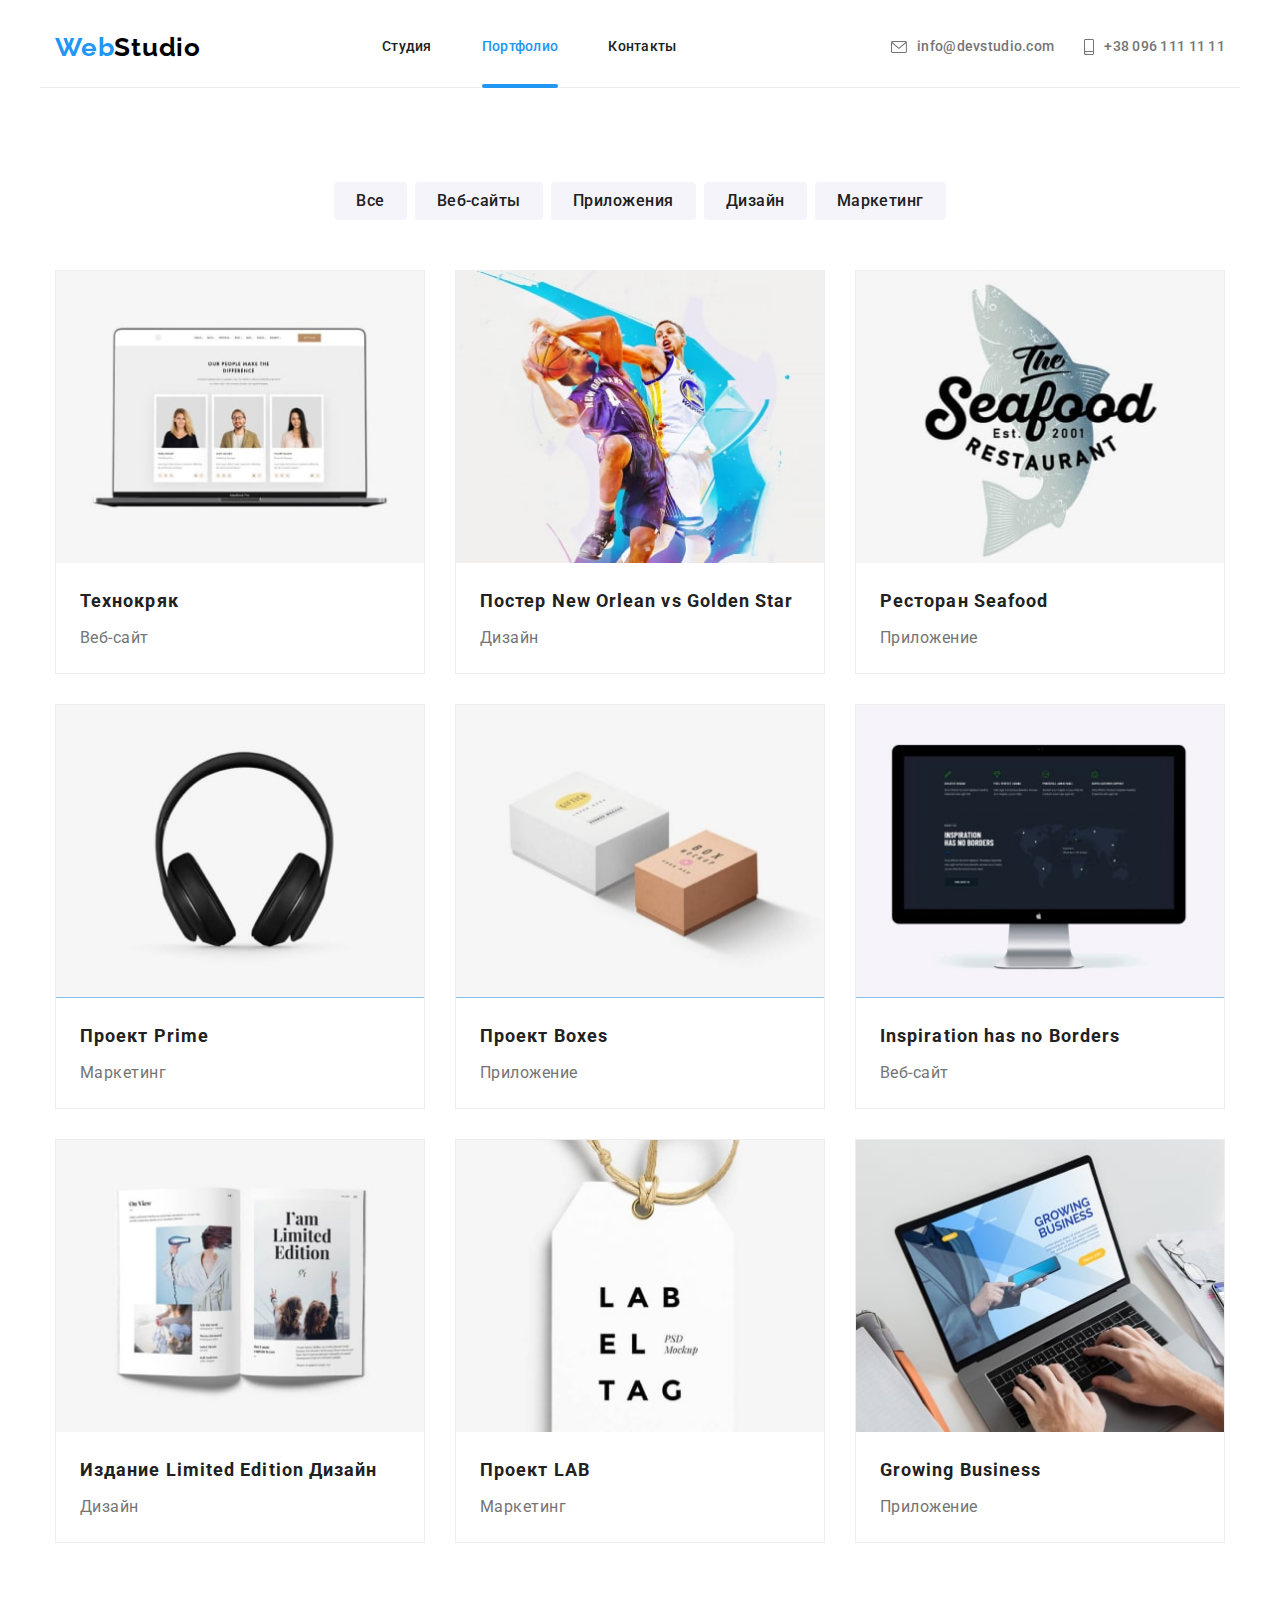
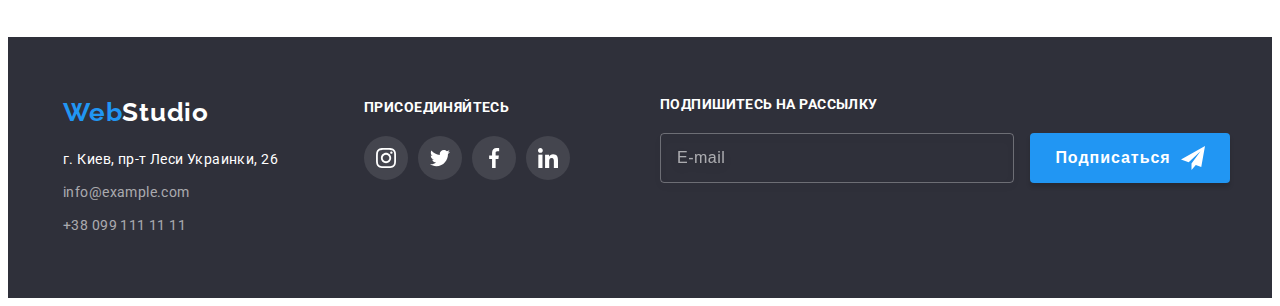
==== commit 2bb461e5: "3007_1" ====
--- a/portfolio.html
+++ b/portfolio.html
@@ -383,6 +383,24 @@
               </ul>
             </div>
           </div>
+          <form class="form">
+            <h3 class="form__title">Подпишитесь на рассылку</h3>
+            <label class="form__label" for="email"></label>
+            <input
+              class="form__input"
+              type="email"
+              name="email"
+              placeholder="E-mail"
+            />
+            <button class="form__btn" type="submit">
+              Подписаться
+              <svg class="form__icon" width="24" height="24">
+                <use href="./images/icons.svg#icon-send"></use>
+              </svg>
+            </button>
+          </form>
+        </div>
+      </section>
     </footer>
     <script src="./js/modal.js"></script>
     <script src="./js/menu.js"></script>
--- a/css/portfolio.min.css
+++ b/css/portfolio.min.css
@@ -1,925 +1 @@
-:root {
-  --btn-link-hover-color: #2196f3;
-  --mine-text-color: #757575;
-  --text-teambox-btnhover-color: #ffffff;
-  --title-footer-bg-color: #2f303a;
-  --btn-team-bg-color: #f5f4fa;
-}
-html {
-  box-sizing: border-box;
-}
-*,
-*::before,
-*::after {
-  box-sizing: inherit;
-}
-p,
-h1,
-h2,
-h3,
-h4,
-h5,
-h6 {
-  margin: 0;
-}
-ul {
-  margin: 0;
-  padding-left: 0;
-  list-style-type: none;
-}
-img {
-  display: block;
-  min-width: 100%;
-  height: auto;
-  width: 100%;
-}
-body {
-  font-family: Roboto, sans-serif;
-  color: #212121;
-}
-.list {
-  list-style: none;
-}
-.link {
-  text-decoration: none;
-}
-.header-container {
-  display: none;
-}
-@media screen and (min-width: 768px) {
-  .header-container {
-    display: flex;
-    height: 80px;
-    width: 100%;
-    align-items: center;
-    padding-top: 10px;
-    padding-bottom: 10px;
-    border-bottom: 1px solid #ececec;
-  }
-}
-.logo {
-  font-family: "Raleway";
-  text-decoration: none;
-  font-weight: 700;
-  font-size: 26px;
-  line-height: 1.19;
-  letter-spacing: 0.03em;
-  align-items: center;
-}
-.logo__pre-title {
-  color: var(--btn-link-hover-color);
-}
-@media screen and (min-width: 768px) {
-  .menu {
-    display: flex;
-    width: 288px;
-    margin-left: 88px;
-    justify-content: space-between;
-  }
-}
-@media screen and (min-width: 1600px) {
-  .menu {
-    display: flex;
-  }
-}
-.form__menu {
-  display: block;
-  background-color: #fff;
-  border-radius: none;
-}
-.form__input {
-  height: 50px;
-}
-.menu-open-btn {
-  display: block;
-  padding: 0;
-  margin-top: -6px;
-}
-.menu__item {
-  position: relative;
-}
-.menu__link {
-  display: none;
-}
-@media screen and (min-width: 768px) {
-  .menu__link {
-    display: flex;
-    text-decoration: none;
-    font-weight: 500;
-    font-size: 14px;
-    line-height: 1.14;
-    letter-spacing: 0.02em;
-    color: #212121;
-    transition-property: color;
-    transition-duration: 250ms;
-    transition-timing-function: cubic-bezier(0.4, 0, 0.2, 1);
-  }
-}
-@media screen and (min-width: 768px) {
-  .menu__link:hover,
-  .menu__link:focus {
-    color: var(--btn-link-hover-color);
-  }
-}
-.menu__link::after {
-  content: "";
-}
-@media screen and (min-width: 768px) {
-  .menu__link::after {
-    display: block;
-    position: absolute;
-    width: 100%;
-    height: 4px;
-    background-color: #2196f3;
-    border-radius: 2px;
-    margin-top: 44px;
-    opacity: 0;
-    transition-property: opacity;
-    transition-duration: 250ms;
-    transition-timing-function: cubic-bezier(0.4, 0, 0.2, 1);
-  }
-}
-@media screen and (min-width: 768px) {
-  .menu__link:hover:after,
-  .menu__link:focus:after {
-    opacity: 1;
-  }
-}
-.studio,
-.studio::after,
-.portfolio-activ,
-.portfolio-activ::after {
-  color: var(--btn-link-hover-color);
-  opacity: 1;
-}
-.connect {
-  display: none;
-}
-@media screen and (min-width: 768px) {
-  .connect {
-    display: flex;
-    flex-wrap: wrap;
-    margin-left: 90px;
-  }
-}
-@media screen and (min-width: 768px) {
-  .connect__mail {
-    margin-bottom: 10px;
-  }
-}
-@media screen and (min-width: 768px) {
-  .contacts {
-    display: flex;
-    align-items: center;
-    width: 100%;
-    height: 100%;
-    text-decoration: none;
-    font-style: normal;
-    font-weight: 500;
-    font-size: 12px;
-    line-height: 1.17;
-    letter-spacing: 0.02em;
-    color: var(--mine-text-color);
-    transition-property: color;
-    transition-duration: 250ms;
-    transition-timing-function: cubic-bezier(0.4, 0, 0.2, 1);
-  }
-}
-@media screen and (min-width: 1600px) {
-  .contacts {
-    font-weight: 500;
-    font-size: 14px;
-    line-height: 1.14;
-    letter-spacing: 0.02em;
-  }
-}
-.connect__mail {
-  margin-right: 30px;
-}
-.connect__mail:hover,
-.connect__mail:focus {
-  color: var(--btn-link-hover-color);
-}
-.connect__tel {
-  margin-left: auto;
-}
-.connect__tel:hover,
-.connect__tel:focus {
-  color: var(--btn-link-hover-color);
-}
-.connect__icon {
-  fill: currentColor;
-  margin-right: 10px;
-}
-.header-logo-pf {
-  margin-right: 95px;
-}
-.header-logo-pf {
-  font-family: "Raleway";
-  text-decoration: none;
-  font-weight: 700;
-  font-size: 26px;
-  line-height: 1.19;
-  letter-spacing: 0.03em;
-}
-.logo__pre-logo-pf {
-  color: var(--btn-link-hover-color);
-}
-.after-title--color-dark {
-  color: #000;
-}
-.mob-menu {
-  position: fixed;
-  background-color: #fff;
-  z-index: 2;
-  top: 0;
-  left: 0;
-  width: 100vw;
-  height: 100vh;
-  padding: 48px 40px;
-}
-.mob-menu .container {
-  display: flex;
-  flex-direction: column;
-  height: 100%;
-  justify-content: space-between;
-  overflow: auto;
-  padding: 0;
-}
-.header__mob-menu {
-  display: flex;
-  width: 100%;
-  height: 100%;
-  align-items: center;
-  justify-content: space-between;
-  padding-top: 16px;
-  padding-bottom: 16px;
-  border-bottom: 1px solid #ececec;
-}
-@media screen and (min-width: 768px) {
-  .header__mob-menu {
-    display: none;
-  }
-}
-.mob-menu__item:not(:last-child) {
-  margin-bottom: 32px;
-}
-.mob-menu__link {
-  text-decoration: none;
-  font-weight: 500;
-  font-size: 49px;
-  line-height: 1.18;
-  letter-spacing: 0.02em;
-  text-align: center;
-  color: #212121;
-  transition-property: color;
-  transition-duration: 250ms;
-  transition-timing-function: cubic-bezier(0.4, 0, 0.2, 1);
-}
-.mob-menu__link:hover,
-.mob-menu__link:focus {
-  color: var(--btn-link-hover-color);
-}
-.mob-menu__item:hover,
-.mob-menu__item:focus {
-  color: var(--btn-link-hover-color);
-}
-.close-open-btn {
-  cursor: pointer;
-  display: block;
-  margin-left: auto;
-  position: absolute;
-  padding: 0;
-  top: 8px;
-  right: 8px;
-  display: flex;
-  width: 40px;
-  height: 40px;
-  align-items: center;
-  justify-content: center;
-  background: #fff;
-  border: none;
-}
-.close-open-icon {
-  transition-property: transition fill;
-  transition-duration: 250ms;
-  transition-timing-function: cubic-bezier(0.4, 0, 0.2, 1);
-}
-.close-open-icon:hover {
-  fill: #2196f3;
-}
-.mob-connect__tel {
-  margin-top: 100px;
-  margin-bottom: 32px;
-  font-weight: 500;
-  font-size: 34px;
-  line-height: 1.18;
-  letter-spacing: 0.02em;
-  color: #2196f3;
-}
-.mob-connect__mail {
-  margin-bottom: 64px;
-  font-weight: 500;
-  font-size: 24px;
-  line-height: 1.17;
-  letter-spacing: 0.02em;
-  color: #757575;
-}
-.mob-soc__list {
-  display: flex;
-}
-.mob-soc__link {
-  font-weight: 500;
-  font-size: 18px;
-  line-height: 1.22;
-  letter-spacing: 0.02em;
-  color: #2196f3;
-  text-decoration: none;
-}
-.mob-soc__item:not(:last-child)::after {
-  content: "";
-  margin-left: 10px;
-  margin-right: 10px;
-  width: 22px;
-  height: 0px;
-  left: 214px;
-  top: 726px;
-  border-right: 1px solid rgba(33, 33, 33, 0.2);
-  transform: rotate(90deg);
-}
-.portfolio {
-  padding: 94px 0;
-  margin: 0 auto;
-}
-.filters-list {
-  display: flex;
-  width: 100%;
-  margin-bottom: 50px;
-  flex-wrap: wrap;
-  gap: 8px;
-}
-@media screen and (min-width: 768px) {
-  .filters-list {
-    flex-wrap: nowrap;
-    justify-content: center;
-  }
-}
-.filters-btn {
-  border: none;
-  border-radius: 4px;
-  padding: 6px 22px;
-}
-.filters-item {
-  border: none;
-}
-.filters-item:last-child {
-  margin-right: 0;
-}
-.project-list {
-  display: flex;
-  flex-wrap: wrap;
-  width: 100%;
-  gap: 30px;
-}
-.project-desc {
-  width: 322px;
-  padding: 20px 0;
-  margin-left: 24px;
-}
-.project-item {
-  position: relative;
-  width: 450px;
-  background: #fff;
-  border: 1px solid #eee;
-}
-@media screen and (min-width: 768px) {
-  .project-item {
-    margin-bottom: 0;
-    border: 1px solid #eee;
-    width: calc((100% - 30px) / 2);
-  }
-}
-.project-item:last-child {
-  margin-bottom: 0%;
-}
-.project-item:hover,
-.project-item:focus {
-  box-shadow: 0px 1px 1px rgba(0, 0, 0, 0.12), 0px 4px 4px rgba(0, 0, 0, 0.06),
-    1px 4px 6px rgba(0, 0, 0, 0.16);
-}
-@media screen and (min-width: 1600px) {
-  .project-item:nth-child(3n) {
-    margin-right: 0;
-  }
-}
-@media screen and (min-width: 1600px) {
-  .project-item:nth-last-child(-n + 3) {
-    margin-bottom: 0;
-  }
-}
-.project-title {
-  font-size: 18px;
-  line-height: 2;
-  letter-spacing: 0.06em;
-  color: #212121;
-  margin-bottom: 4px;
-}
-.project-text {
-  font-size: 16px;
-  line-height: 1.88;
-  letter-spacing: 0.03em;
-  color: var(--mine-text-color);
-}
-.project-overlay {
-  width: 100%;
-  position: relative;
-  overflow: hidden;
-}
-.project-text-ovarlay {
-  width: 100%;
-  height: 100%;
-  font-weight: 400;
-  font-size: 18px;
-  line-height: 1.56;
-  padding: 63px 24px;
-  top: 0;
-  left: 0;
-  letter-spacing: 0.03em;
-  color: #fff;
-  background: rgba(33, 150, 243, 0.9);
-  position: absolute;
-  opacity: 1;
-  transform: translateY(100%);
-  transition-property: transform;
-  transition-duration: 250ms;
-  transition-timing-function: cubic-bezier(0.4, 0, 0.2, 1);
-  pointer-events: none;
-}
-.project-item:hover .project-text-ovarlay {
-  opacity: 1;
-  transform: translateY(0);
-}
-.form {
-  justify-content: center;
-}
-@media screen and (min-width: 768px) {
-  .form {
-    width: 450px;
-    margin-left: 166px;
-  }
-}
-@media screen and (min-width: 1600px) {
-  .form {
-    width: 570px;
-  }
-}
-.form__title {
-  width: 100%;
-  font-weight: 700;
-  font-size: 14px;
-  line-height: 1.14;
-  letter-spacing: 0.03em;
-  text-transform: uppercase;
-  color: #fff;
-  justify-content: center;
-}
-@media screen and (min-width: 1600px) {
-  .form__title {
-    position: relative;
-  }
-}
-.form__input {
-  width: 100%;
-  padding-left: 16px;
-  border: 1px solid rgba(255, 255, 255, 0.3);
-  filter: drop-shadow(0px 4px 4px rgba(0, 0, 0, 0.15));
-  border-radius: 4px;
-  background-color: rgba(0, 0, 0, 0);
-  margin-top: 20px;
-  margin-bottom: 20px;
-  margin-right: 12px;
-  color: #fff;
-}
-.form__input::placeholder {
-  font-weight: 400;
-  font-size: 16px;
-  line-height: 1.25;
-  letter-spacing: 0.03em;
-  color: rgba(255, 255, 255, 0.6);
-}
-@media screen and (min-width: 768px) {
-  .form__input {
-    width: 450px;
-  }
-}
-@media screen and (min-width: 1600px) {
-  .form__input {
-    position: relative;
-    width: 358px;
-    height: 50px;
-    padding-left: 16px;
-  }
-}
-.form__btn {
-  display: inline-flex;
-  position: relative;
-  justify-content: center;
-  margin-left: auto;
-  align-items: center;
-  font-weight: 700;
-  font-size: 16px;
-  line-height: 1.88;
-  letter-spacing: 0.06em;
-  color: #fff;
-  width: 200px;
-  height: 50px;
-  background: #2196f3;
-  box-shadow: 0px 4px 4px rgba(0, 0, 0, 0.15);
-  border-radius: 4px;
-  border: rgba(0, 0, 0, 0);
-}
-.form__icon {
-  display: block;
-  margin-left: 10px;
-}
-.modal__input:focus + .modal__icon .form__icon {
-  display: inline-block;
-  position: relative;
-  align-items: center;
-  fill: #2196f3;
-}
-.modal-close__btn {
-  cursor: pointer;
-}
-.modal-close__btn {
-  position: absolute;
-  top: 8px;
-  right: 8px;
-  display: flex;
-  width: 30px;
-  height: 30px;
-  align-items: center;
-  justify-content: center;
-  background: #fff;
-  border: 1px solid rgba(0, 0, 0, 0.1);
-  border-radius: 50%;
-  transition-property: background-color;
-  transition-duration: 250ms;
-  transition-timing-function: cubic-bezier(0.4, 0, 0.2, 1);
-}
-.modal-close__icon {
-  transition-property: fill;
-  transition-duration: 250ms;
-  transition-timing-function: cubic-bezier(0.4, 0, 0.2, 1);
-}
-.modal-close__icon:focus,
-.modal-close__icon:hover {
-  fill: #2196f3;
-}
-.backdrop {
-  position: fixed;
-  top: 0;
-  width: 100%;
-  height: 100%;
-  background: rgba(0, 0, 0, 0.2);
-  transition-property: opacity visibility;
-  transition-duration: 250ms;
-  transition-timing-function: cubic-bezier(0.4, 0, 0.2, 1);
-}
-.modal {
-  position: absolute;
-  top: 50%;
-  left: 50%;
-  width: 450px;
-  min-height: 609px;
-  transform: translate(-50%, -50%) scale(1);
-  background: #fff;
-  box-shadow: 0px 1px 3px rgba(0, 0, 0, 0.12), 0px 1px 1px rgba(0, 0, 0, 0.14),
-    0px 2px 1px rgba(0, 0, 0, 0.2);
-  border-radius: 4px;
-  transition-property: transform;
-  transition-duration: 250ms;
-  transition-timing-function: cubic-bezier(0.4, 0, 0.2, 1);
-  padding: 40px;
-}
-.backdrop.is-hidden .modal {
-  transform: translate(0, 0) scale(0.5);
-}
-@media screen and (min-width: 1600px) {
-  .modal {
-    width: 528px;
-    min-height: 581px;
-  }
-}
-.modal__title {
-  font-weight: 700;
-  font-size: 20px;
-  line-height: 1.5;
-  letter-spacing: 0.03em;
-  text-align: center;
-  color: #212121;
-  margin-bottom: 12px;
-}
-.is-hidden {
-  opacity: 0;
-  visibility: hidden;
-  pointer-events: none;
-}
-.modal__item {
-  margin-bottom: 10px;
-}
-.modal__label {
-  font-weight: 400;
-  font-size: 12px;
-  line-height: 1.17;
-  letter-spacing: 0.01em;
-  color: #757575;
-}
-.modal__wrap {
-  margin-top: 4px;
-}
-.modal__text {
-  width: 100%;
-  height: 120px;
-  font-weight: 400;
-  font-size: 14px;
-  line-height: 1.14;
-  letter-spacing: 0.01em;
-  margin-bottom: 20px;
-  padding: 12px 16px;
-  resize: none;
-  border: 1px solid rgba(33, 33, 33, 0.2);
-  border-radius: 4px;
-  transition-property: border-color;
-  transition-duration: 250ms;
-  transition-timing-function: cubic-bezier(0.4, 0, 0.2, 1);
-}
-.modal__text:focus {
-  border-color: #2196f3;
-  outline: none;
-}
-.modal__input {
-  width: 100%;
-  height: 40px;
-  padding-left: 42px;
-  border: 1px solid rgba(33, 33, 33, 0.2);
-  border-radius: 4px;
-  background-color: rgba(0, 0, 0, 0);
-  outline: none;
-  transition-property: border;
-  transition-duration: 250ms;
-  transition-timing-function: cubic-bezier(0.4, 0, 0.2, 1);
-}
-.modal__input:focus {
-  border-color: #2196f3;
-}
-.modal-checkbox {
-  display: flex;
-  align-items: center;
-  justify-content: center;
-  margin-bottom: 30px;
-}
-.modal-check__text {
-  display: flex;
-  align-items: center;
-  font-weight: 400;
-  font-size: 12px;
-  line-height: 1.17;
-  letter-spacing: 0.03em;
-  color: #757575;
-}
-.modal-check__text a {
-  color: #2196f3;
-}
-.modal-check__text::before {
-  content: "";
-  width: 16px;
-  height: 15px;
-  border: 1px solid #212121;
-}
-@media screen and (min-width: 1600px) {
-  .modal-check__text::before {
-    font-weight: 400;
-    font-size: 14px;
-    line-height: 1.71;
-    letter-spacing: 0.03em;
-  }
-}
-.modal-check:checked + .modal-check__text::before {
-  background: #2196f3;
-  border-radius: 2px;
-  background-image: url(../images/check.svg);
-  border: none;
-  background-repeat: no-repeat;
-  background-position: center;
-}
-.modal__wrap {
-  position: relative;
-  outline: none;
-}
-.modal__icon {
-  position: absolute;
-  left: 12px;
-  top: 50%;
-  transform: translateY(-50%);
-}
-.modal__input:focus + .modal__icon {
-  fill: #2196f3;
-}
-.modal-send__btn {
-  font-weight: 700;
-  font-size: 16px;
-  line-height: 1.88;
-  display: block;
-  align-items: center;
-  justify-content: center;
-  text-align: center;
-  letter-spacing: 0.06em;
-  margin: 0 auto;
-  color: #fff;
-  position: relative;
-  width: 200px;
-  height: 50px;
-  background: #188ce8;
-  box-shadow: 0px 4px 4px rgba(0, 0, 0, 0.15);
-  border-radius: 4px;
-  border: rgba(0, 0, 0, 0);
-}
-.footer {
-  background: var(--title-footer-bg-color);
-  padding: 60px 0;
-  margin: 0 auto;
-}
-.footer .container {
-  display: block;
-  text-align: center;
-  justify-content: center;
-}
-.footer .contacts-container {
-  margin-left: 76px;
-}
-@media screen and (min-width: 768px) {
-  .footer .conacts-soc {
-    width: 100%;
-    display: flex;
-    justify-content: space-between;
-  }
-}
-@media screen and (min-width: 1600px) {
-  .footer {
-    display: flex;
-    padding-left: 16px;
-    justify-content: space-between;
-  }
-}
-.logo {
-  font-family: "Raleway";
-  text-decoration: none;
-}
-@media screen and (min-width: 480px) {
-  .logo {
-    font-weight: 700;
-    font-size: 24px;
-    line-height: 1.17;
-    letter-spacing: 0.03em;
-  }
-}
-@media screen and (min-width: 1600px) {
-  .logo {
-    font-weight: 700;
-    font-size: 26px;
-    line-height: 1.19;
-    letter-spacing: 0.03em;
-  }
-}
-.logo__pre-title {
-  color: var(--btn-link-hover-color);
-}
-.after-title--color-light {
-  color: var(--text-teambox-btnhover-color);
-}
-.address__link.address {
-  color: var(--text-teambox-btnhover-color);
-}
-@media screen and (min-width: 768px) {
-  .address {
-    margin-bottom: 60px;
-  }
-}
-.address__item:first-child {
-  padding-top: 20px;
-}
-.address__item:not(:last-child) {
-  padding-bottom: 8px;
-}
-@media screen and (min-width: 1600px) {
-  .address__item:not(:last-child) {
-    padding-bottom: 9px;
-  }
-}
-.address__link {
-  text-decoration: none;
-  font-style: normal;
-  font-weight: 400;
-  font-size: 14x;
-  line-height: 1.71;
-  letter-spacing: 0.03em;
-  color: rgba(255, 255, 255, 0.6);
-}
-.footer-soc {
-  margin-top: 60px;
-  margin-bottom: 60px;
-}
-@media screen and (min-width: 768px) {
-  .footer-soc {
-    margin-top: 0;
-    margin-right: 89px;
-  }
-}
-@media screen and (min-width: 1600px) {
-  .footer-soc {
-    margin-left: auto;
-    max-width: 206px;
-  }
-}
-.footer-soc__title {
-  font-style: normal;
-  font-weight: 700;
-  font-size: 14px;
-  line-height: 1.14;
-  letter-spacing: 0.03em;
-  text-transform: uppercase;
-  color: var(--text-teambox-btnhover-color);
-}
-.footer-soc__list {
-  display: flex;
-  margin-top: 20px;
-  justify-content: center;
-}
-.footer-soc__item {
-  width: 44px;
-  height: 44px;
-  margin-right: 10px;
-}
-.footer-soc__item:last-child {
-  margin-right: 0;
-}
-.footer-soc__link {
-  display: flex;
-  align-items: center;
-  justify-content: center;
-  width: 100%;
-  height: 100%;
-  border-radius: 50%;
-  background-color: rgba(255, 255, 255, 0.1);
-  transition-property: background-color;
-  transition-duration: 250ms;
-  transition-timing-function: cubic-bezier(0.4, 0, 0.2, 1);
-}
-.footer-soc__link:hover,
-.footer-soc__link:focus {
-  background-color: #2196f3;
-}
-.footer-soc__icon {
-  fill: var(--text-teambox-btnhover-color);
-}
-.container {
-  width: 100%;
-  margin: 0 auto;
-  padding-right: 15px;
-  padding-left: 15px;
-}
-@media screen and (min-width: 480px) {
-  .container {
-    max-width: 479px;
-  }
-}
-@media screen and (min-width: 768px) {
-  .container {
-    max-width: 767px;
-  }
-}
-@media screen and (min-width: 1600px) {
-  .container {
-    max-width: 1199px;
-  }
-}
-.btn {
-  font-family: inherit;
-  font-weight: 500;
-  font-size: 16px;
-  line-height: 1.62;
-  text-align: center;
-  letter-spacing: 0.03em;
-  color: #212121;
-  cursor: pointer;
-  background: var(--btn-team-bg-color);
-  transition-property: color background-color;
-  transition-duration: 250ms;
-  transition-timing-function: cubic-bezier(0.4, 0, 0.2, 1);
-}
-.btn:hover,
-.btn:focus {
-  color: var(--text-teambox-btnhover-color);
-  background-color: var(--btn-link-hover-color);
-} /*# sourceMappingURL=portfolio.min.css.map */
+:root{--btn-link-hover-color: #2196f3;--mine-text-color: #757575;--text-teambox-btnhover-color: #ffffff;--title-footer-bg-color: #2f303a;--btn-team-bg-color: #f5f4fa}html{box-sizing:border-box}*,*::before,*::after{box-sizing:inherit}p,h1,h2,h3,h4,h5,h6{margin:0}ul{margin:0;padding-left:0;list-style-type:none}img{display:block;min-width:100%;height:auto;width:100%}body{font-family:Roboto,sans-serif;color:#212121}.list{list-style:none}.link{text-decoration:none}.header-container{display:none}@media screen and (min-width: 768px){.header-container{display:flex;height:80px;width:100%;align-items:center;padding-top:10px;padding-bottom:10px;border-bottom:1px solid #ececec}}@media screen and (min-width: 1200px){.header-container{padding:24px 0 25px 0}}.logo{font-family:"Raleway";text-decoration:none;font-weight:700;font-size:26px;line-height:1.19;letter-spacing:.03em;align-items:center}@media screen and (min-width: 1200px){.logo{margin-right:93px}}.logo__pre-title{color:var(--btn-link-hover-color)}@media screen and (min-width: 768px){.menu{display:flex;width:288px;margin-left:88px;justify-content:space-between}}@media screen and (min-width: 1200px){.menu{display:flex}}.form__menu{display:block;background-color:#fff;border-radius:none}.form__input{height:50px}.menu-open-btn{display:block;padding:0;margin-top:-6px}.menu__item{position:relative}@media screen and (min-width: 1200px){.menu__item:not(:last-child){margin-right:50px}}.menu__link{display:none}@media screen and (min-width: 768px){.menu__link{display:flex;text-decoration:none;font-weight:500;font-size:14px;line-height:1.14;letter-spacing:.02em;color:#212121;transition-property:color;transition-duration:250ms;transition-timing-function:cubic-bezier(0.4, 0, 0.2, 1)}}@media screen and (min-width: 768px){.menu__link:hover,.menu__link:focus{color:var(--btn-link-hover-color)}}.menu__link::after{content:""}@media screen and (min-width: 768px){.menu__link::after{display:block;position:absolute;width:100%;height:4px;background-color:#2196f3;border-radius:2px;margin-top:45px;opacity:0;transition-property:opacity;transition-duration:250ms;transition-timing-function:cubic-bezier(0.4, 0, 0.2, 1)}}@media screen and (min-width: 768px){.menu__link:hover:after,.menu__link:focus:after{opacity:1}}.studio,.studio::after,.portfolio-activ,.portfolio-activ::after{color:var(--btn-link-hover-color);opacity:1}.connect{display:none}@media screen and (min-width: 768px){.connect{display:flex;flex-wrap:wrap;margin-left:90px}}@media screen and (min-width: 1200px){.connect{display:flex;margin-left:auto}}@media screen and (min-width: 768px){.connect__mail{margin-bottom:10px}}@media screen and (min-width: 1200px){.connect__mail{margin-bottom:0}}@media screen and (min-width: 768px){.contacts{display:flex;align-items:center;width:100%;height:100%;text-decoration:none;font-style:normal;font-weight:500;font-size:12px;line-height:1.17;letter-spacing:.02em;color:var(--mine-text-color);transition-property:color;transition-duration:250ms;transition-timing-function:cubic-bezier(0.4, 0, 0.2, 1)}}@media screen and (min-width: 1200px){.contacts{font-weight:500;font-size:14px;line-height:1.14;letter-spacing:.02em}}.connect__mail{margin-right:30px}.connect__mail:hover,.connect__mail:focus{color:var(--btn-link-hover-color)}.connect__tel{margin-left:auto}.connect__tel:hover,.connect__tel:focus{color:var(--btn-link-hover-color)}.connect__icon{fill:currentColor;margin-right:10px}.header-logo-pf{margin-right:95px}.header-logo-pf{font-family:"Raleway";text-decoration:none;font-weight:700;font-size:26px;line-height:1.19;letter-spacing:.03em}.logo__pre-logo-pf{color:var(--btn-link-hover-color)}.after-title--color-dark{color:#000}.mob-menu{position:fixed;background-color:#fff;z-index:2;top:0;left:0;width:100vw;height:100vh;padding:48px 40px}.mob-menu .container{display:flex;flex-direction:column;height:100%;justify-content:space-between;overflow:auto;padding:0}.header__mob-menu{display:flex;width:100%;height:100%;align-items:center;justify-content:space-between;padding-top:16px;padding-bottom:16px;border-bottom:1px solid #ececec}@media screen and (min-width: 768px){.header__mob-menu{display:none}}.mob-menu__item:not(:last-child){margin-bottom:32px}.mob-menu__link{text-decoration:none;font-weight:500;font-size:49px;line-height:1.18;letter-spacing:.02em;text-align:center;color:#212121;transition-property:color;transition-duration:250ms;transition-timing-function:cubic-bezier(0.4, 0, 0.2, 1)}.mob-menu__link:hover,.mob-menu__link:focus{color:var(--btn-link-hover-color)}.mob-menu__item:hover,.mob-menu__item:focus{color:var(--btn-link-hover-color)}.close-open-btn{cursor:pointer;display:block;margin-left:auto;position:absolute;padding:0;top:8px;right:8px;display:flex;width:40px;height:40px;align-items:center;justify-content:center;background:#fff;border:none}.close-open-icon{transition-property:transition fill;transition-duration:250ms;transition-timing-function:cubic-bezier(0.4, 0, 0.2, 1)}.close-open-icon:hover{fill:#2196f3}.mob-connect__tel{margin-top:100px;margin-bottom:32px;font-weight:500;font-size:34px;line-height:1.18;letter-spacing:.02em;color:#2196f3}.mob-connect__mail{margin-bottom:64px;font-weight:500;font-size:24px;line-height:1.17;letter-spacing:.02em;color:#757575}.mob-soc__list{display:flex}.mob-soc__link{font-weight:500;font-size:18px;line-height:1.22;letter-spacing:.02em;color:#2196f3;text-decoration:none}.mob-soc__item:not(:last-child)::after{content:"";margin-left:10px;margin-right:10px;width:22px;height:0px;left:214px;top:726px;border-right:1px solid rgba(33,33,33,.2);transform:rotate(90deg)}.portfolio{padding:60px 0;margin:0 auto}@media screen and (min-width: 1200px){.portfolio{padding:94px 0}}.filters-list{display:flex;width:100%;margin-bottom:50px;flex-wrap:wrap;gap:8px}@media screen and (min-width: 768px){.filters-list{flex-wrap:nowrap;justify-content:center}}.filters-btn{border:none;border-radius:4px;padding:6px 22px}.filters-item{border:none}.filters-item:last-child{margin-right:0}.project-list{display:flex;flex-wrap:wrap;width:100%;gap:30px}.project-desc{width:322px;padding:20px 0;margin-left:24px}.project-item{position:relative;width:450px;background:#fff;border:1px solid #eee}@media screen and (min-width: 768px){.project-item{margin-bottom:0;border:1px solid #eee;width:calc((100% - 30px)/2)}}@media screen and (min-width: 768px)and (min-width: 1200px){.project-item{width:370px}}.project-item:last-child{margin-bottom:0%}.project-item:hover,.project-item:focus{box-shadow:0px 1px 1px rgba(0,0,0,.12),0px 4px 4px rgba(0,0,0,.06),1px 4px 6px rgba(0,0,0,.16)}@media screen and (min-width: 1200px){.project-item:nth-child(3n){margin-right:0}}@media screen and (min-width: 1200px){.project-item:nth-last-child(-n+3){margin-bottom:0}}.project-title{font-size:18px;line-height:2;letter-spacing:.06em;color:#212121;margin-bottom:4px}.project-text{font-size:16px;line-height:1.88;letter-spacing:.03em;color:var(--mine-text-color)}.project-overlay{width:100%;position:relative;overflow:hidden}.project-text-ovarlay{width:100%;height:100%;font-weight:400;font-size:18px;line-height:1.56;padding:63px 24px;top:0;left:0;letter-spacing:.03em;color:#fff;background:rgba(33,150,243,.9);position:absolute;opacity:1;transform:translateY(100%);transition-property:transform;transition-duration:250ms;transition-timing-function:cubic-bezier(0.4, 0, 0.2, 1);pointer-events:none}.project-item:hover .project-text-ovarlay{opacity:1;transform:translateY(0)}.form{margin:0 auto;width:450px}@media screen and (min-width: 1200px){.form{width:570px;margin-left:90px}}.form__title{width:100%;font-weight:700;font-size:14px;line-height:1.14;letter-spacing:.03em;text-transform:uppercase;color:#fff;justify-content:center}@media screen and (min-width: 1200px){.form__title{position:relative}}.form__input{width:100%;margin:20px 0;padding-left:16px;border:1px solid rgba(255,255,255,.3);filter:drop-shadow(0px 4px 4px rgba(0, 0, 0, 0.15));border-radius:4px;background-color:rgba(0,0,0,0);color:#fff}.form__input::placeholder{font-weight:400;font-size:16px;line-height:1.25;letter-spacing:.03em;color:rgba(255,255,255,.6)}@media screen and (min-width: 768px){.form__input{width:450px}}@media screen and (min-width: 1200px){.form__input{position:relative;width:354px;height:50px;padding-left:16px;margin-top:20px;margin-bottom:0;margin-right:12px}}.form__btn{display:inline-flex;position:relative;justify-content:center;margin-left:auto;align-items:center;font-weight:700;font-size:16px;line-height:1.88;letter-spacing:.06em;color:#fff;width:200px;height:50px;background:#2196f3;box-shadow:0px 4px 4px rgba(0,0,0,.15);border-radius:4px;border:rgba(0,0,0,0)}.form__icon{display:block;margin-left:10px}.modal__input:focus+.modal__icon .form__icon{display:inline-block;position:relative;align-items:center;fill:#2196f3}.modal-close__btn{cursor:pointer}.modal-close__btn{position:absolute;top:8px;right:8px;display:flex;width:30px;height:30px;align-items:center;justify-content:center;background:#fff;border:1px solid rgba(0,0,0,.1);border-radius:50%;transition-property:background-color;transition-duration:250ms;transition-timing-function:cubic-bezier(0.4, 0, 0.2, 1)}.modal-close__icon{transition-property:fill;transition-duration:250ms;transition-timing-function:cubic-bezier(0.4, 0, 0.2, 1)}.modal-close__icon:focus,.modal-close__icon:hover{fill:#2196f3}.backdrop{position:fixed;top:0;width:100%;height:100%;background:rgba(0,0,0,.2);transition-property:opacity visibility;transition-duration:250ms;transition-timing-function:cubic-bezier(0.4, 0, 0.2, 1)}.modal{position:absolute;top:50%;left:50%;width:450px;min-height:609px;transform:translate(-50%, -50%) scale(1);background:#fff;box-shadow:0px 1px 3px rgba(0,0,0,.12),0px 1px 1px rgba(0,0,0,.14),0px 2px 1px rgba(0,0,0,.2);border-radius:4px;transition-property:transform;transition-duration:250ms;transition-timing-function:cubic-bezier(0.4, 0, 0.2, 1);padding:40px}.backdrop.is-hidden .modal{transform:translate(0, 0) scale(0.5)}@media screen and (min-width: 1200px){.modal{width:528px;min-height:581px}}.modal__title{font-weight:700;font-size:20px;line-height:1.5;letter-spacing:.03em;text-align:center;color:#212121;margin-bottom:12px}.is-hidden{opacity:0;visibility:hidden;pointer-events:none}.modal__item{margin-bottom:10px}.modal__label{font-weight:400;font-size:12px;line-height:1.17;letter-spacing:.01em;color:#757575}.modal__wrap{margin-top:4px}.modal__text{width:100%;height:120px;font-weight:400;font-size:14px;line-height:1.14;letter-spacing:.01em;margin-bottom:20px;padding:12px 16px;resize:none;border:1px solid rgba(33,33,33,.2);border-radius:4px;transition-property:border-color;transition-duration:250ms;transition-timing-function:cubic-bezier(0.4, 0, 0.2, 1)}.modal__text:focus{border-color:#2196f3;outline:none}.modal__input{width:100%;height:40px;padding-left:42px;border:1px solid rgba(33,33,33,.2);border-radius:4px;background-color:rgba(0,0,0,0);outline:none;transition-property:border;transition-duration:250ms;transition-timing-function:cubic-bezier(0.4, 0, 0.2, 1)}.modal__input:focus{border-color:#2196f3}.modal-checkbox{display:flex;align-items:center;justify-content:center;margin-bottom:30px}.modal-check__text{display:flex;align-items:center;font-weight:400;font-size:12px;line-height:1.17;letter-spacing:.03em;color:#757575}.modal-check__text a{color:#2196f3}.modal-check__text::before{content:"";width:16px;height:15px;border:1px solid #212121}@media screen and (min-width: 1200px){.modal-check__text::before{font-weight:400;font-size:14px;line-height:1.71;letter-spacing:.03em}}.modal-check:checked+.modal-check__text::before{background:#2196f3;border-radius:2px;background-image:url(../images/check.svg);border:none;background-repeat:no-repeat;background-position:center}.modal__wrap{position:relative;outline:none}.modal__icon{position:absolute;left:12px;top:50%;transform:translateY(-50%)}.modal__input:focus+.modal__icon{fill:#2196f3}.modal-send__btn{font-weight:700;font-size:16px;line-height:1.88;display:block;align-items:center;justify-content:center;text-align:center;letter-spacing:.06em;margin:0 auto;color:#fff;position:relative;width:200px;height:50px;background:#188ce8;box-shadow:0px 4px 4px rgba(0,0,0,.15);border-radius:4px;border:rgba(0,0,0,0)}.footer{background:var(--title-footer-bg-color);padding:60px 0;margin:0 auto}.footer .container{display:block;text-align:center;justify-content:center}@media screen and (min-width: 1200px){.footer .container{display:flex;text-align:left;align-items:flex-start}}@media screen and (min-width: 768px){.footer .contacts-container{margin-left:76px}}@media screen and (min-width: 1200px){.footer .contacts-container{margin-left:0;width:231px}}@media screen and (min-width: 768px){.footer .conacts-soc{width:100%;display:flex;justify-content:space-between}}@media screen and (min-width: 768px)and (min-width: 1200px){.footer .conacts-soc{justify-content:flex-start;width:auto}}@media screen and (min-width: 1200px){.footer{display:flex;padding-left:16px;justify-content:space-between}}.logo{font-family:"Raleway";text-decoration:none}@media screen and (min-width: 480px){.logo{font-weight:700;font-size:24px;line-height:1.17;letter-spacing:.03em}}@media screen and (min-width: 1200px){.logo{font-weight:700;font-size:26px;line-height:1.19;letter-spacing:.03em}}.logo__pre-title{color:var(--btn-link-hover-color)}.after-title--color-light{color:var(--text-teambox-btnhover-color)}.address__link.address{color:var(--text-teambox-btnhover-color)}@media screen and (min-width: 768px){.address{margin-bottom:60px}}@media screen and (min-width: 1200px){.address{margin-bottom:0}}.address__item:first-child{padding-top:20px;white-space:nowrap}.address__item:not(:last-child){padding-bottom:8px}@media screen and (min-width: 1200px){.address__item:not(:last-child){padding-bottom:9px}}.address__link{text-decoration:none;font-style:normal;font-weight:400;font-size:14px;line-height:1.71;letter-spacing:.03em;color:rgba(255,255,255,.6)}.footer-soc{margin-top:60px;margin-bottom:60px}@media screen and (min-width: 768px){.footer-soc{margin-top:0;margin-right:89px}}@media screen and (min-width: 1200px){.footer-soc{margin:0;margin-left:70px;max-width:206px}}.footer-soc__title{font-style:normal;font-weight:700;font-size:14px;line-height:1.14;letter-spacing:.03em;text-transform:uppercase;color:var(--text-teambox-btnhover-color)}.footer-soc__list{display:flex;margin-top:20px;justify-content:center}.footer-soc__item{width:44px;height:44px;margin-right:10px}.footer-soc__item:last-child{margin-right:0}.footer-soc__link{display:flex;align-items:center;justify-content:center;width:100%;height:100%;border-radius:50%;background-color:rgba(255,255,255,.1);transition-property:background-color;transition-duration:250ms;transition-timing-function:cubic-bezier(0.4, 0, 0.2, 1)}.footer-soc__link:hover,.footer-soc__link:focus{background-color:#2196f3}.footer-soc__icon{fill:var(--text-teambox-btnhover-color)}.container{width:100%;margin:0 auto;padding-right:15px;padding-left:15px}@media screen and (min-width: 480px){.container{max-width:480px}}@media screen and (min-width: 768px){.container{max-width:768px}}@media screen and (min-width: 1200px){.container{max-width:1200px}}.btn{font-family:inherit;font-weight:500;font-size:16px;line-height:1.62;text-align:center;letter-spacing:.03em;color:#212121;cursor:pointer;background:var(--btn-team-bg-color);transition-property:color background-color;transition-duration:250ms;transition-timing-function:cubic-bezier(0.4, 0, 0.2, 1)}.btn:hover,.btn:focus{color:var(--text-teambox-btnhover-color);background-color:var(--btn-link-hover-color)}/*# sourceMappingURL=portfolio.min.css.map */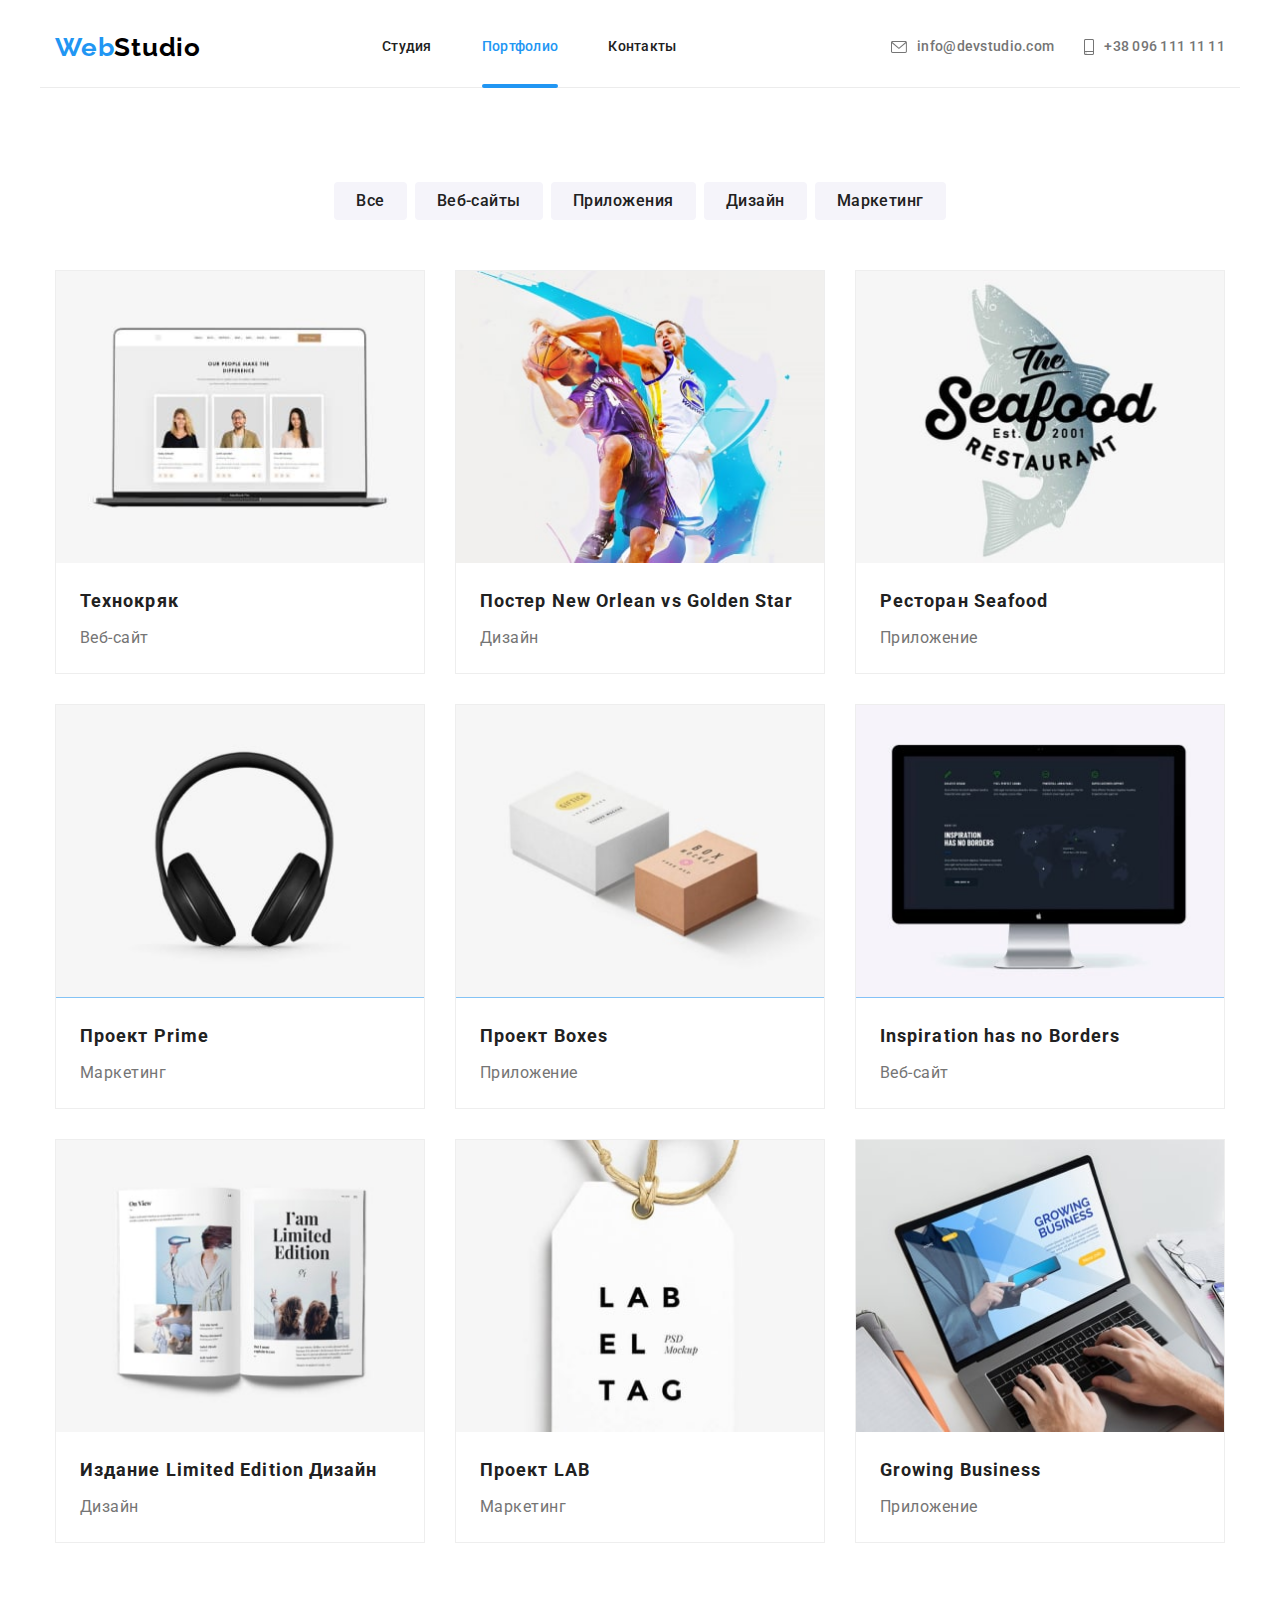
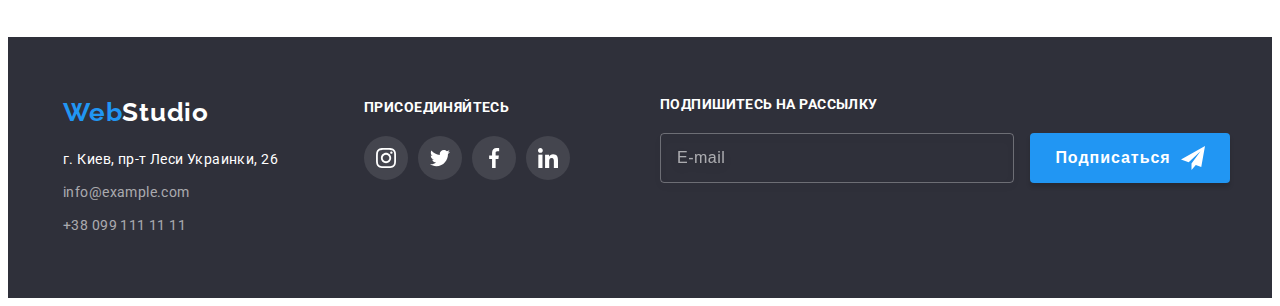
==== commit 7b0287c2: "0408" ====
--- a/portfolio.html
+++ b/portfolio.html
@@ -154,11 +154,28 @@
           <ul class="project-list">
             <li class="project-item">
               <div class="project-overlay">
-                <img
-                  src="./images/portfolio1.jpeg"
+                <picture>
+                  <source  srcset="
+                  ./images/portfolio/desktop/portfolio1.jpg 1x,
+                  ./images/portfolio/desktop/portfolio1-2x.jpg 2x"
+                  media="(min-width: 1200px)"/>
+
+                  <source  srcset="
+                  ./images/portfolio/tablet/portfolio1-tab.jpg 1x,
+                  ./images/portfolio/tablet/portfolio1-tab-2x.jpg 2x"
+                  media="(min-width: 768px)"/>
+
+                  <source  srcset="
+                  ./images/portfolio/mobile/portfolio1-mob.jpg 1x,
+                  ./images/portfolio/mobile/portfolio1-mob-2x.jpg 2x"
+                  media="(min-width: 480px)"/>
+                <img
+                  src="./images/portfolio/desktop/portfolio1.jpg"
                   alt="веб-сайт"
                   width="370"
                 />
+                </picture>
+                
                 <p class="project-text-ovarlay">
                   Ресурс предлагает комплексные предложения с разным уровнем
                   функционала и сервисов. Все это позволит посетителю получить
--- a/css/portfolio.min.css
+++ b/css/portfolio.min.css
@@ -1 +1 @@
-:root{--btn-link-hover-color: #2196f3;--mine-text-color: #757575;--text-teambox-btnhover-color: #ffffff;--title-footer-bg-color: #2f303a;--btn-team-bg-color: #f5f4fa}html{box-sizing:border-box}*,*::before,*::after{box-sizing:inherit}p,h1,h2,h3,h4,h5,h6{margin:0}ul{margin:0;padding-left:0;list-style-type:none}img{display:block;min-width:100%;height:auto;width:100%}body{font-family:Roboto,sans-serif;color:#212121}.list{list-style:none}.link{text-decoration:none}.header-container{display:none}@media screen and (min-width: 768px){.header-container{display:flex;height:80px;width:100%;align-items:center;padding-top:10px;padding-bottom:10px;border-bottom:1px solid #ececec}}@media screen and (min-width: 1200px){.header-container{padding:24px 0 25px 0}}.logo{font-family:"Raleway";text-decoration:none;font-weight:700;font-size:26px;line-height:1.19;letter-spacing:.03em;align-items:center}@media screen and (min-width: 1200px){.logo{margin-right:93px}}.logo__pre-title{color:var(--btn-link-hover-color)}@media screen and (min-width: 768px){.menu{display:flex;width:288px;margin-left:88px;justify-content:space-between}}@media screen and (min-width: 1200px){.menu{display:flex}}.form__menu{display:block;background-color:#fff;border-radius:none}.form__input{height:50px}.menu-open-btn{display:block;padding:0;margin-top:-6px}.menu__item{position:relative}@media screen and (min-width: 1200px){.menu__item:not(:last-child){margin-right:50px}}.menu__link{display:none}@media screen and (min-width: 768px){.menu__link{display:flex;text-decoration:none;font-weight:500;font-size:14px;line-height:1.14;letter-spacing:.02em;color:#212121;transition-property:color;transition-duration:250ms;transition-timing-function:cubic-bezier(0.4, 0, 0.2, 1)}}@media screen and (min-width: 768px){.menu__link:hover,.menu__link:focus{color:var(--btn-link-hover-color)}}.menu__link::after{content:""}@media screen and (min-width: 768px){.menu__link::after{display:block;position:absolute;width:100%;height:4px;background-color:#2196f3;border-radius:2px;margin-top:45px;opacity:0;transition-property:opacity;transition-duration:250ms;transition-timing-function:cubic-bezier(0.4, 0, 0.2, 1)}}@media screen and (min-width: 768px){.menu__link:hover:after,.menu__link:focus:after{opacity:1}}.studio,.studio::after,.portfolio-activ,.portfolio-activ::after{color:var(--btn-link-hover-color);opacity:1}.connect{display:none}@media screen and (min-width: 768px){.connect{display:flex;flex-wrap:wrap;margin-left:90px}}@media screen and (min-width: 1200px){.connect{display:flex;margin-left:auto}}@media screen and (min-width: 768px){.connect__mail{margin-bottom:10px}}@media screen and (min-width: 1200px){.connect__mail{margin-bottom:0}}@media screen and (min-width: 768px){.contacts{display:flex;align-items:center;width:100%;height:100%;text-decoration:none;font-style:normal;font-weight:500;font-size:12px;line-height:1.17;letter-spacing:.02em;color:var(--mine-text-color);transition-property:color;transition-duration:250ms;transition-timing-function:cubic-bezier(0.4, 0, 0.2, 1)}}@media screen and (min-width: 1200px){.contacts{font-weight:500;font-size:14px;line-height:1.14;letter-spacing:.02em}}.connect__mail{margin-right:30px}.connect__mail:hover,.connect__mail:focus{color:var(--btn-link-hover-color)}.connect__tel{margin-left:auto}.connect__tel:hover,.connect__tel:focus{color:var(--btn-link-hover-color)}.connect__icon{fill:currentColor;margin-right:10px}.header-logo-pf{margin-right:95px}.header-logo-pf{font-family:"Raleway";text-decoration:none;font-weight:700;font-size:26px;line-height:1.19;letter-spacing:.03em}.logo__pre-logo-pf{color:var(--btn-link-hover-color)}.after-title--color-dark{color:#000}.mob-menu{position:fixed;background-color:#fff;z-index:2;top:0;left:0;width:100vw;height:100vh;padding:48px 40px}.mob-menu .container{display:flex;flex-direction:column;height:100%;justify-content:space-between;overflow:auto;padding:0}.header__mob-menu{display:flex;width:100%;height:100%;align-items:center;justify-content:space-between;padding-top:16px;padding-bottom:16px;border-bottom:1px solid #ececec}@media screen and (min-width: 768px){.header__mob-menu{display:none}}.mob-menu__item:not(:last-child){margin-bottom:32px}.mob-menu__link{text-decoration:none;font-weight:500;font-size:49px;line-height:1.18;letter-spacing:.02em;text-align:center;color:#212121;transition-property:color;transition-duration:250ms;transition-timing-function:cubic-bezier(0.4, 0, 0.2, 1)}.mob-menu__link:hover,.mob-menu__link:focus{color:var(--btn-link-hover-color)}.mob-menu__item:hover,.mob-menu__item:focus{color:var(--btn-link-hover-color)}.close-open-btn{cursor:pointer;display:block;margin-left:auto;position:absolute;padding:0;top:8px;right:8px;display:flex;width:40px;height:40px;align-items:center;justify-content:center;background:#fff;border:none}.close-open-icon{transition-property:transition fill;transition-duration:250ms;transition-timing-function:cubic-bezier(0.4, 0, 0.2, 1)}.close-open-icon:hover{fill:#2196f3}.mob-connect__tel{margin-top:100px;margin-bottom:32px;font-weight:500;font-size:34px;line-height:1.18;letter-spacing:.02em;color:#2196f3}.mob-connect__mail{margin-bottom:64px;font-weight:500;font-size:24px;line-height:1.17;letter-spacing:.02em;color:#757575}.mob-soc__list{display:flex}.mob-soc__link{font-weight:500;font-size:18px;line-height:1.22;letter-spacing:.02em;color:#2196f3;text-decoration:none}.mob-soc__item:not(:last-child)::after{content:"";margin-left:10px;margin-right:10px;width:22px;height:0px;left:214px;top:726px;border-right:1px solid rgba(33,33,33,.2);transform:rotate(90deg)}.portfolio{padding:60px 0;margin:0 auto}@media screen and (min-width: 1200px){.portfolio{padding:94px 0}}.filters-list{display:flex;width:100%;margin-bottom:50px;flex-wrap:wrap;gap:8px}@media screen and (min-width: 768px){.filters-list{flex-wrap:nowrap;justify-content:center}}.filters-btn{border:none;border-radius:4px;padding:6px 22px}.filters-item{border:none}.filters-item:last-child{margin-right:0}.project-list{display:flex;flex-wrap:wrap;width:100%;gap:30px}.project-desc{width:322px;padding:20px 0;margin-left:24px}.project-item{position:relative;width:450px;background:#fff;border:1px solid #eee}@media screen and (min-width: 768px){.project-item{margin-bottom:0;border:1px solid #eee;width:calc((100% - 30px)/2)}}@media screen and (min-width: 768px)and (min-width: 1200px){.project-item{width:370px}}.project-item:last-child{margin-bottom:0%}.project-item:hover,.project-item:focus{box-shadow:0px 1px 1px rgba(0,0,0,.12),0px 4px 4px rgba(0,0,0,.06),1px 4px 6px rgba(0,0,0,.16)}@media screen and (min-width: 1200px){.project-item:nth-child(3n){margin-right:0}}@media screen and (min-width: 1200px){.project-item:nth-last-child(-n+3){margin-bottom:0}}.project-title{font-size:18px;line-height:2;letter-spacing:.06em;color:#212121;margin-bottom:4px}.project-text{font-size:16px;line-height:1.88;letter-spacing:.03em;color:var(--mine-text-color)}.project-overlay{width:100%;position:relative;overflow:hidden}.project-text-ovarlay{width:100%;height:100%;font-weight:400;font-size:18px;line-height:1.56;padding:63px 24px;top:0;left:0;letter-spacing:.03em;color:#fff;background:rgba(33,150,243,.9);position:absolute;opacity:1;transform:translateY(100%);transition-property:transform;transition-duration:250ms;transition-timing-function:cubic-bezier(0.4, 0, 0.2, 1);pointer-events:none}.project-item:hover .project-text-ovarlay{opacity:1;transform:translateY(0)}.form{margin:0 auto;width:450px}@media screen and (min-width: 1200px){.form{width:570px;margin-left:90px}}.form__title{width:100%;font-weight:700;font-size:14px;line-height:1.14;letter-spacing:.03em;text-transform:uppercase;color:#fff;justify-content:center}@media screen and (min-width: 1200px){.form__title{position:relative}}.form__input{width:100%;margin:20px 0;padding-left:16px;border:1px solid rgba(255,255,255,.3);filter:drop-shadow(0px 4px 4px rgba(0, 0, 0, 0.15));border-radius:4px;background-color:rgba(0,0,0,0);color:#fff}.form__input::placeholder{font-weight:400;font-size:16px;line-height:1.25;letter-spacing:.03em;color:rgba(255,255,255,.6)}@media screen and (min-width: 768px){.form__input{width:450px}}@media screen and (min-width: 1200px){.form__input{position:relative;width:354px;height:50px;padding-left:16px;margin-top:20px;margin-bottom:0;margin-right:12px}}.form__btn{display:inline-flex;position:relative;justify-content:center;margin-left:auto;align-items:center;font-weight:700;font-size:16px;line-height:1.88;letter-spacing:.06em;color:#fff;width:200px;height:50px;background:#2196f3;box-shadow:0px 4px 4px rgba(0,0,0,.15);border-radius:4px;border:rgba(0,0,0,0)}.form__icon{display:block;margin-left:10px}.modal__input:focus+.modal__icon .form__icon{display:inline-block;position:relative;align-items:center;fill:#2196f3}.modal-close__btn{cursor:pointer}.modal-close__btn{position:absolute;top:8px;right:8px;display:flex;width:30px;height:30px;align-items:center;justify-content:center;background:#fff;border:1px solid rgba(0,0,0,.1);border-radius:50%;transition-property:background-color;transition-duration:250ms;transition-timing-function:cubic-bezier(0.4, 0, 0.2, 1)}.modal-close__icon{transition-property:fill;transition-duration:250ms;transition-timing-function:cubic-bezier(0.4, 0, 0.2, 1)}.modal-close__icon:focus,.modal-close__icon:hover{fill:#2196f3}.backdrop{position:fixed;top:0;width:100%;height:100%;background:rgba(0,0,0,.2);transition-property:opacity visibility;transition-duration:250ms;transition-timing-function:cubic-bezier(0.4, 0, 0.2, 1)}.modal{position:absolute;top:50%;left:50%;width:450px;min-height:609px;transform:translate(-50%, -50%) scale(1);background:#fff;box-shadow:0px 1px 3px rgba(0,0,0,.12),0px 1px 1px rgba(0,0,0,.14),0px 2px 1px rgba(0,0,0,.2);border-radius:4px;transition-property:transform;transition-duration:250ms;transition-timing-function:cubic-bezier(0.4, 0, 0.2, 1);padding:40px}.backdrop.is-hidden .modal{transform:translate(0, 0) scale(0.5)}@media screen and (min-width: 1200px){.modal{width:528px;min-height:581px}}.modal__title{font-weight:700;font-size:20px;line-height:1.5;letter-spacing:.03em;text-align:center;color:#212121;margin-bottom:12px}.is-hidden{opacity:0;visibility:hidden;pointer-events:none}.modal__item{margin-bottom:10px}.modal__label{font-weight:400;font-size:12px;line-height:1.17;letter-spacing:.01em;color:#757575}.modal__wrap{margin-top:4px}.modal__text{width:100%;height:120px;font-weight:400;font-size:14px;line-height:1.14;letter-spacing:.01em;margin-bottom:20px;padding:12px 16px;resize:none;border:1px solid rgba(33,33,33,.2);border-radius:4px;transition-property:border-color;transition-duration:250ms;transition-timing-function:cubic-bezier(0.4, 0, 0.2, 1)}.modal__text:focus{border-color:#2196f3;outline:none}.modal__input{width:100%;height:40px;padding-left:42px;border:1px solid rgba(33,33,33,.2);border-radius:4px;background-color:rgba(0,0,0,0);outline:none;transition-property:border;transition-duration:250ms;transition-timing-function:cubic-bezier(0.4, 0, 0.2, 1)}.modal__input:focus{border-color:#2196f3}.modal-checkbox{display:flex;align-items:center;justify-content:center;margin-bottom:30px}.modal-check__text{display:flex;align-items:center;font-weight:400;font-size:12px;line-height:1.17;letter-spacing:.03em;color:#757575}.modal-check__text a{color:#2196f3}.modal-check__text::before{content:"";width:16px;height:15px;border:1px solid #212121}@media screen and (min-width: 1200px){.modal-check__text::before{font-weight:400;font-size:14px;line-height:1.71;letter-spacing:.03em}}.modal-check:checked+.modal-check__text::before{background:#2196f3;border-radius:2px;background-image:url(../images/check.svg);border:none;background-repeat:no-repeat;background-position:center}.modal__wrap{position:relative;outline:none}.modal__icon{position:absolute;left:12px;top:50%;transform:translateY(-50%)}.modal__input:focus+.modal__icon{fill:#2196f3}.modal-send__btn{font-weight:700;font-size:16px;line-height:1.88;display:block;align-items:center;justify-content:center;text-align:center;letter-spacing:.06em;margin:0 auto;color:#fff;position:relative;width:200px;height:50px;background:#188ce8;box-shadow:0px 4px 4px rgba(0,0,0,.15);border-radius:4px;border:rgba(0,0,0,0)}.footer{background:var(--title-footer-bg-color);padding:60px 0;margin:0 auto}.footer .container{display:block;text-align:center;justify-content:center}@media screen and (min-width: 1200px){.footer .container{display:flex;text-align:left;align-items:flex-start}}@media screen and (min-width: 768px){.footer .contacts-container{margin-left:76px}}@media screen and (min-width: 1200px){.footer .contacts-container{margin-left:0;width:231px}}@media screen and (min-width: 768px){.footer .conacts-soc{width:100%;display:flex;justify-content:space-between}}@media screen and (min-width: 768px)and (min-width: 1200px){.footer .conacts-soc{justify-content:flex-start;width:auto}}@media screen and (min-width: 1200px){.footer{display:flex;padding-left:16px;justify-content:space-between}}.logo{font-family:"Raleway";text-decoration:none}@media screen and (min-width: 480px){.logo{font-weight:700;font-size:24px;line-height:1.17;letter-spacing:.03em}}@media screen and (min-width: 1200px){.logo{font-weight:700;font-size:26px;line-height:1.19;letter-spacing:.03em}}.logo__pre-title{color:var(--btn-link-hover-color)}.after-title--color-light{color:var(--text-teambox-btnhover-color)}.address__link.address{color:var(--text-teambox-btnhover-color)}@media screen and (min-width: 768px){.address{margin-bottom:60px}}@media screen and (min-width: 1200px){.address{margin-bottom:0}}.address__item:first-child{padding-top:20px;white-space:nowrap}.address__item:not(:last-child){padding-bottom:8px}@media screen and (min-width: 1200px){.address__item:not(:last-child){padding-bottom:9px}}.address__link{text-decoration:none;font-style:normal;font-weight:400;font-size:14px;line-height:1.71;letter-spacing:.03em;color:rgba(255,255,255,.6)}.footer-soc{margin-top:60px;margin-bottom:60px}@media screen and (min-width: 768px){.footer-soc{margin-top:0;margin-right:89px}}@media screen and (min-width: 1200px){.footer-soc{margin:0;margin-left:70px;max-width:206px}}.footer-soc__title{font-style:normal;font-weight:700;font-size:14px;line-height:1.14;letter-spacing:.03em;text-transform:uppercase;color:var(--text-teambox-btnhover-color)}.footer-soc__list{display:flex;margin-top:20px;justify-content:center}.footer-soc__item{width:44px;height:44px;margin-right:10px}.footer-soc__item:last-child{margin-right:0}.footer-soc__link{display:flex;align-items:center;justify-content:center;width:100%;height:100%;border-radius:50%;background-color:rgba(255,255,255,.1);transition-property:background-color;transition-duration:250ms;transition-timing-function:cubic-bezier(0.4, 0, 0.2, 1)}.footer-soc__link:hover,.footer-soc__link:focus{background-color:#2196f3}.footer-soc__icon{fill:var(--text-teambox-btnhover-color)}.container{width:100%;margin:0 auto;padding-right:15px;padding-left:15px}@media screen and (min-width: 480px){.container{max-width:480px}}@media screen and (min-width: 768px){.container{max-width:768px}}@media screen and (min-width: 1200px){.container{max-width:1200px}}.btn{font-family:inherit;font-weight:500;font-size:16px;line-height:1.62;text-align:center;letter-spacing:.03em;color:#212121;cursor:pointer;background:var(--btn-team-bg-color);transition-property:color background-color;transition-duration:250ms;transition-timing-function:cubic-bezier(0.4, 0, 0.2, 1)}.btn:hover,.btn:focus{color:var(--text-teambox-btnhover-color);background-color:var(--btn-link-hover-color)}/*# sourceMappingURL=portfolio.min.css.map */+:root{--btn-link-hover-color: #2196f3;--mine-text-color: #757575;--text-teambox-btnhover-color: #ffffff;--title-footer-bg-color: #2f303a;--btn-team-bg-color: #f5f4fa}html{box-sizing:border-box}*,*::before,*::after{box-sizing:inherit}p,h1,h2,h3,h4,h5,h6{margin:0}ul{margin:0;padding-left:0;list-style-type:none}img{display:block;min-width:100%;height:auto;width:100%}body{font-family:Roboto,sans-serif;color:#212121}.list{list-style:none}.link{text-decoration:none}.header-container{display:none}@media screen and (min-width: 768px){.header-container{display:flex;height:80px;width:100%;align-items:center;padding-top:10px;padding-bottom:10px;border-bottom:1px solid #ececec}}@media screen and (min-width: 1200px){.header-container{padding:24px 0 25px 0}}.logo{font-family:"Raleway";text-decoration:none;font-weight:700;font-size:26px;line-height:1.19;letter-spacing:.03em;align-items:center}@media screen and (min-width: 1200px){.logo{margin-right:93px}}.logo__pre-title{color:var(--btn-link-hover-color)}@media screen and (min-width: 768px){.menu{display:flex;width:288px;margin-left:88px;justify-content:space-between}}@media screen and (min-width: 1200px){.menu{display:flex}}.form__menu{display:block;background-color:#fff;border-radius:none}.form__input{height:50px}.menu-open-btn{display:block;padding:0;margin-top:-6px}.menu__item{position:relative}@media screen and (min-width: 1200px){.menu__item:not(:last-child){margin-right:50px}}.menu__link{display:none}@media screen and (min-width: 768px){.menu__link{display:flex;text-decoration:none;font-weight:500;font-size:14px;line-height:1.14;letter-spacing:.02em;color:#212121;transition-property:color;transition-duration:250ms;transition-timing-function:cubic-bezier(0.4, 0, 0.2, 1)}}@media screen and (min-width: 768px){.menu__link:hover,.menu__link:focus{color:var(--btn-link-hover-color)}}.menu__link::after{content:""}@media screen and (min-width: 768px){.menu__link::after{display:block;position:absolute;width:100%;height:4px;background-color:#2196f3;border-radius:2px;margin-top:45px;opacity:0;transition-property:opacity;transition-duration:250ms;transition-timing-function:cubic-bezier(0.4, 0, 0.2, 1)}}@media screen and (min-width: 768px){.menu__link:hover:after,.menu__link:focus:after{opacity:1}}.studio,.studio::after,.portfolio-activ,.portfolio-activ::after{color:var(--btn-link-hover-color);opacity:1}.connect{display:none}@media screen and (min-width: 768px){.connect{display:flex;flex-wrap:wrap;margin-left:90px}}@media screen and (min-width: 1200px){.connect{display:flex;margin-left:auto}}@media screen and (min-width: 768px){.connect__mail{margin-bottom:10px}}@media screen and (min-width: 1200px){.connect__mail{margin-bottom:0}}@media screen and (min-width: 768px){.contacts{display:flex;align-items:center;width:100%;height:100%;text-decoration:none;font-style:normal;font-weight:500;font-size:12px;line-height:1.17;letter-spacing:.02em;color:var(--mine-text-color);transition-property:color;transition-duration:250ms;transition-timing-function:cubic-bezier(0.4, 0, 0.2, 1)}}@media screen and (min-width: 1200px){.contacts{font-weight:500;font-size:14px;line-height:1.14;letter-spacing:.02em}}.connect__mail{margin-right:30px}.connect__mail:hover,.connect__mail:focus{color:var(--btn-link-hover-color)}.connect__tel{margin-left:auto}.connect__tel:hover,.connect__tel:focus{color:var(--btn-link-hover-color)}.connect__icon{fill:currentColor;margin-right:10px}.header-logo-pf{margin-right:95px}.header-logo-pf{font-family:"Raleway";text-decoration:none;font-weight:700;font-size:26px;line-height:1.19;letter-spacing:.03em}.logo__pre-logo-pf{color:var(--btn-link-hover-color)}.after-title--color-dark{color:#000}.mob-menu{position:fixed;background-color:#fff;z-index:2;top:0;left:0;width:100vw;height:100vh;padding:48px 40px}.mob-menu .container{display:flex;flex-direction:column;height:100%;justify-content:space-between;overflow:auto;padding:0}.header__mob-menu{display:flex;width:100%;height:100%;align-items:center;justify-content:space-between;padding-top:16px;padding-bottom:16px;border-bottom:1px solid #ececec}@media screen and (min-width: 768px){.header__mob-menu{display:none}}.mob-menu__item:not(:last-child){margin-bottom:32px}.mob-menu__link{text-decoration:none;font-weight:500;font-size:49px;line-height:1.18;letter-spacing:.02em;text-align:center;color:#212121;transition-property:color;transition-duration:250ms;transition-timing-function:cubic-bezier(0.4, 0, 0.2, 1)}.mob-menu__link:hover,.mob-menu__link:focus{color:var(--btn-link-hover-color)}.mob-menu__item:hover,.mob-menu__item:focus{color:var(--btn-link-hover-color)}.close-open-btn{cursor:pointer;display:block;margin-left:auto;position:absolute;padding:0;top:8px;right:8px;display:flex;width:40px;height:40px;align-items:center;justify-content:center;background:#fff;border:none}.close-open-icon{transition-property:transition fill;transition-duration:250ms;transition-timing-function:cubic-bezier(0.4, 0, 0.2, 1)}.close-open-icon:hover{fill:#2196f3}.mob-connect__tel{margin-top:100px;margin-bottom:32px;font-weight:500;font-size:34px;line-height:1.18;letter-spacing:.02em;color:#2196f3}.mob-connect__mail{margin-bottom:64px;font-weight:500;font-size:24px;line-height:1.17;letter-spacing:.02em;color:#757575}.mob-soc__list{display:flex}.mob-soc__link{font-weight:500;font-size:18px;line-height:1.22;letter-spacing:.02em;color:#2196f3;text-decoration:none}.mob-soc__item:not(:last-child)::after{content:"";margin-left:10px;margin-right:10px;width:22px;height:0px;left:214px;top:726px;border-right:1px solid rgba(33,33,33,.2);transform:rotate(90deg)}.portfolio{padding:60px 0;margin:0 auto}@media screen and (min-width: 1200px){.portfolio{padding:94px 0}}.filters-list{display:flex;width:100%;margin-bottom:50px;flex-wrap:wrap;gap:8px}@media screen and (min-width: 768px){.filters-list{flex-wrap:nowrap;justify-content:center}}.filters-btn{border:none;border-radius:4px;padding:6px 22px}.filters-item{border:none}.filters-item:last-child{margin-right:0}.project-list{display:flex;flex-wrap:wrap;width:100%;gap:30px}.project-desc{width:322px;padding:20px 0;margin-left:24px}.project-item{position:relative;width:450px;background:#fff;border:1px solid #eee}@media screen and (min-width: 768px){.project-item{margin-bottom:0;border:1px solid #eee;width:calc((100% - 30px)/2)}}@media screen and (min-width: 768px)and (min-width: 1200px){.project-item{width:370px}}.project-item:last-child{margin-bottom:0%}.project-item:hover,.project-item:focus{box-shadow:0px 1px 1px rgba(0,0,0,.12),0px 4px 4px rgba(0,0,0,.06),1px 4px 6px rgba(0,0,0,.16)}@media screen and (min-width: 1200px){.project-item:nth-child(3n){margin-right:0}}@media screen and (min-width: 1200px){.project-item:nth-last-child(-n+3){margin-bottom:0}}.project-title{font-size:18px;line-height:2;letter-spacing:.06em;color:#212121;margin-bottom:4px}.project-text{font-size:16px;line-height:1.88;letter-spacing:.03em;color:var(--mine-text-color)}.project-overlay{width:100%;position:relative;overflow:hidden}.project-text-ovarlay{width:100%;height:100%;font-weight:400;font-size:18px;line-height:1.56;padding:63px 24px;top:0;left:0;letter-spacing:.03em;color:#fff;background:rgba(33,150,243,.9);position:absolute;opacity:1;transform:translateY(100%);transition-property:transform;transition-duration:250ms;transition-timing-function:cubic-bezier(0.4, 0, 0.2, 1);pointer-events:none}.project-item:hover .project-text-ovarlay{opacity:1;transform:translateY(0)}.form{margin:0 auto;max-width:450px}@media screen and (min-width: 1200px){.form{max-width:570px;margin-left:90px}}.form__title{width:100%;font-weight:700;font-size:14px;line-height:1.14;letter-spacing:.03em;text-transform:uppercase;color:#fff;justify-content:center}@media screen and (min-width: 1200px){.form__title{position:relative}}.form__input{width:100%;margin:20px 0;padding-left:16px;border:1px solid rgba(255,255,255,.3);filter:drop-shadow(0px 4px 4px rgba(0, 0, 0, 0.15));border-radius:4px;background-color:rgba(0,0,0,0);color:#fff}.form__input::placeholder{font-weight:400;font-size:16px;line-height:1.25;letter-spacing:.03em;color:rgba(255,255,255,.6)}@media screen and (min-width: 768px){.form__input{width:450px}}@media screen and (min-width: 1200px){.form__input{position:relative;width:354px;height:50px;padding-left:16px;margin-top:20px;margin-bottom:0;margin-right:12px}}.form__btn{display:inline-flex;position:relative;justify-content:center;margin-left:auto;align-items:center;font-weight:700;font-size:16px;line-height:1.88;letter-spacing:.06em;color:#fff;width:200px;height:50px;background:#2196f3;box-shadow:0px 4px 4px rgba(0,0,0,.15);border-radius:4px;border:rgba(0,0,0,0)}.form__icon{display:block;margin-left:10px}.modal__input:focus+.modal__icon .form__icon{display:inline-block;position:relative;align-items:center;fill:#2196f3}.modal-close__btn{cursor:pointer}.modal-close__btn{position:absolute;top:8px;right:8px;display:flex;width:30px;height:30px;align-items:center;justify-content:center;background:#fff;border:1px solid rgba(0,0,0,.1);border-radius:50%;transition-property:background-color;transition-duration:250ms;transition-timing-function:cubic-bezier(0.4, 0, 0.2, 1)}.modal-close__icon{transition-property:fill;transition-duration:250ms;transition-timing-function:cubic-bezier(0.4, 0, 0.2, 1)}.modal-close__icon:focus,.modal-close__icon:hover{fill:#2196f3}.backdrop{position:fixed;top:0;width:100%;height:100%;background:rgba(0,0,0,.2);transition-property:opacity visibility;transition-duration:250ms;transition-timing-function:cubic-bezier(0.4, 0, 0.2, 1)}.modal{position:absolute;top:50%;left:50%;width:450px;min-height:609px;transform:translate(-50%, -50%) scale(1);background:#fff;box-shadow:0px 1px 3px rgba(0,0,0,.12),0px 1px 1px rgba(0,0,0,.14),0px 2px 1px rgba(0,0,0,.2);border-radius:4px;transition-property:transform;transition-duration:250ms;transition-timing-function:cubic-bezier(0.4, 0, 0.2, 1);padding:40px}.backdrop.is-hidden .modal{transform:translate(0, 0) scale(0.5)}@media screen and (min-width: 1200px){.modal{width:528px;min-height:581px}}.modal__title{font-weight:700;font-size:20px;line-height:1.5;letter-spacing:.03em;text-align:center;color:#212121;margin-bottom:12px}.is-hidden{opacity:0;visibility:hidden;pointer-events:none}.modal__item{margin-bottom:10px}.modal__label{font-weight:400;font-size:12px;line-height:1.17;letter-spacing:.01em;color:#757575}.modal__wrap{margin-top:4px}.modal__text{width:100%;height:120px;font-weight:400;font-size:14px;line-height:1.14;letter-spacing:.01em;margin-bottom:20px;padding:12px 16px;resize:none;border:1px solid rgba(33,33,33,.2);border-radius:4px;transition-property:border-color;transition-duration:250ms;transition-timing-function:cubic-bezier(0.4, 0, 0.2, 1)}.modal__text:focus{border-color:#2196f3;outline:none}.modal__input{width:100%;height:40px;padding-left:42px;border:1px solid rgba(33,33,33,.2);border-radius:4px;background-color:rgba(0,0,0,0);outline:none;transition-property:border;transition-duration:250ms;transition-timing-function:cubic-bezier(0.4, 0, 0.2, 1)}.modal__input:focus{border-color:#2196f3}.modal-checkbox{display:flex;align-items:center;justify-content:center;margin-bottom:30px}.modal-check__text{display:flex;align-items:center;font-weight:400;font-size:12px;line-height:1.17;letter-spacing:.03em;color:#757575}.modal-check__text a{color:#2196f3}.modal-check__text::before{content:"";width:16px;height:15px;border:1px solid #212121}@media screen and (min-width: 1200px){.modal-check__text::before{font-weight:400;font-size:14px;line-height:1.71;letter-spacing:.03em}}.modal-check:checked+.modal-check__text::before{background:#2196f3;border-radius:2px;background-image:url(../images/check.svg);border:none;background-repeat:no-repeat;background-position:center}.modal__wrap{position:relative;outline:none}.modal__icon{position:absolute;left:12px;top:50%;transform:translateY(-50%)}.modal__input:focus+.modal__icon{fill:#2196f3}.modal-send__btn{font-weight:700;font-size:16px;line-height:1.88;display:block;align-items:center;justify-content:center;text-align:center;letter-spacing:.06em;margin:0 auto;color:#fff;position:relative;width:200px;height:50px;background:#188ce8;box-shadow:0px 4px 4px rgba(0,0,0,.15);border-radius:4px;border:rgba(0,0,0,0)}.footer{background:var(--title-footer-bg-color);padding:60px 0;margin:0 auto}.footer .container{display:block;text-align:center;justify-content:center}@media screen and (min-width: 1200px){.footer .container{display:flex;text-align:left;align-items:flex-start}}@media screen and (min-width: 768px){.footer .contacts-container{margin-left:76px}}@media screen and (min-width: 1200px){.footer .contacts-container{margin-left:0;width:231px}}@media screen and (min-width: 768px){.footer .conacts-soc{width:100%;display:flex;justify-content:space-between}}@media screen and (min-width: 768px)and (min-width: 1200px){.footer .conacts-soc{justify-content:flex-start;width:auto}}@media screen and (min-width: 1200px){.footer{display:flex;padding-left:16px;justify-content:space-between}}.logo{font-family:"Raleway";text-decoration:none}@media screen and (min-width: 480px){.logo{font-weight:700;font-size:24px;line-height:1.17;letter-spacing:.03em}}@media screen and (min-width: 1200px){.logo{font-weight:700;font-size:26px;line-height:1.19;letter-spacing:.03em}}.logo__pre-title{color:var(--btn-link-hover-color)}.after-title--color-light{color:var(--text-teambox-btnhover-color)}.address__link.address{color:var(--text-teambox-btnhover-color)}@media screen and (min-width: 768px){.address{margin-bottom:60px}}@media screen and (min-width: 1200px){.address{margin-bottom:0}}.address__item:first-child{padding-top:20px;white-space:nowrap}.address__item:not(:last-child){padding-bottom:8px}@media screen and (min-width: 1200px){.address__item:not(:last-child){padding-bottom:9px}}.address__link{text-decoration:none;font-style:normal;font-weight:400;font-size:14px;line-height:1.71;letter-spacing:.03em;color:rgba(255,255,255,.6)}.footer-soc{margin-top:60px;margin-bottom:60px}@media screen and (min-width: 768px){.footer-soc{margin-top:0;margin-right:89px}}@media screen and (min-width: 1200px){.footer-soc{margin:0;margin-left:70px;max-width:206px}}.footer-soc__title{font-style:normal;font-weight:700;font-size:14px;line-height:1.14;letter-spacing:.03em;text-transform:uppercase;color:var(--text-teambox-btnhover-color)}.footer-soc__list{display:flex;margin-top:20px;justify-content:center}.footer-soc__item{width:44px;height:44px;margin-right:10px}.footer-soc__item:last-child{margin-right:0}.footer-soc__link{display:flex;align-items:center;justify-content:center;width:100%;height:100%;border-radius:50%;background-color:rgba(255,255,255,.1);transition-property:background-color;transition-duration:250ms;transition-timing-function:cubic-bezier(0.4, 0, 0.2, 1)}.footer-soc__link:hover,.footer-soc__link:focus{background-color:#2196f3}.footer-soc__icon{fill:var(--text-teambox-btnhover-color)}.container{width:100%;margin:0 auto;padding-right:15px;padding-left:15px}@media screen and (min-width: 768px){.container{max-width:768px}}@media screen and (min-width: 1200px){.container{max-width:1200px}}.btn{font-family:inherit;font-weight:500;font-size:16px;line-height:1.62;text-align:center;letter-spacing:.03em;color:#212121;cursor:pointer;background:var(--btn-team-bg-color);transition-property:color background-color;transition-duration:250ms;transition-timing-function:cubic-bezier(0.4, 0, 0.2, 1)}.btn:hover,.btn:focus{color:var(--text-teambox-btnhover-color);background-color:var(--btn-link-hover-color)}/*# sourceMappingURL=portfolio.min.css.map */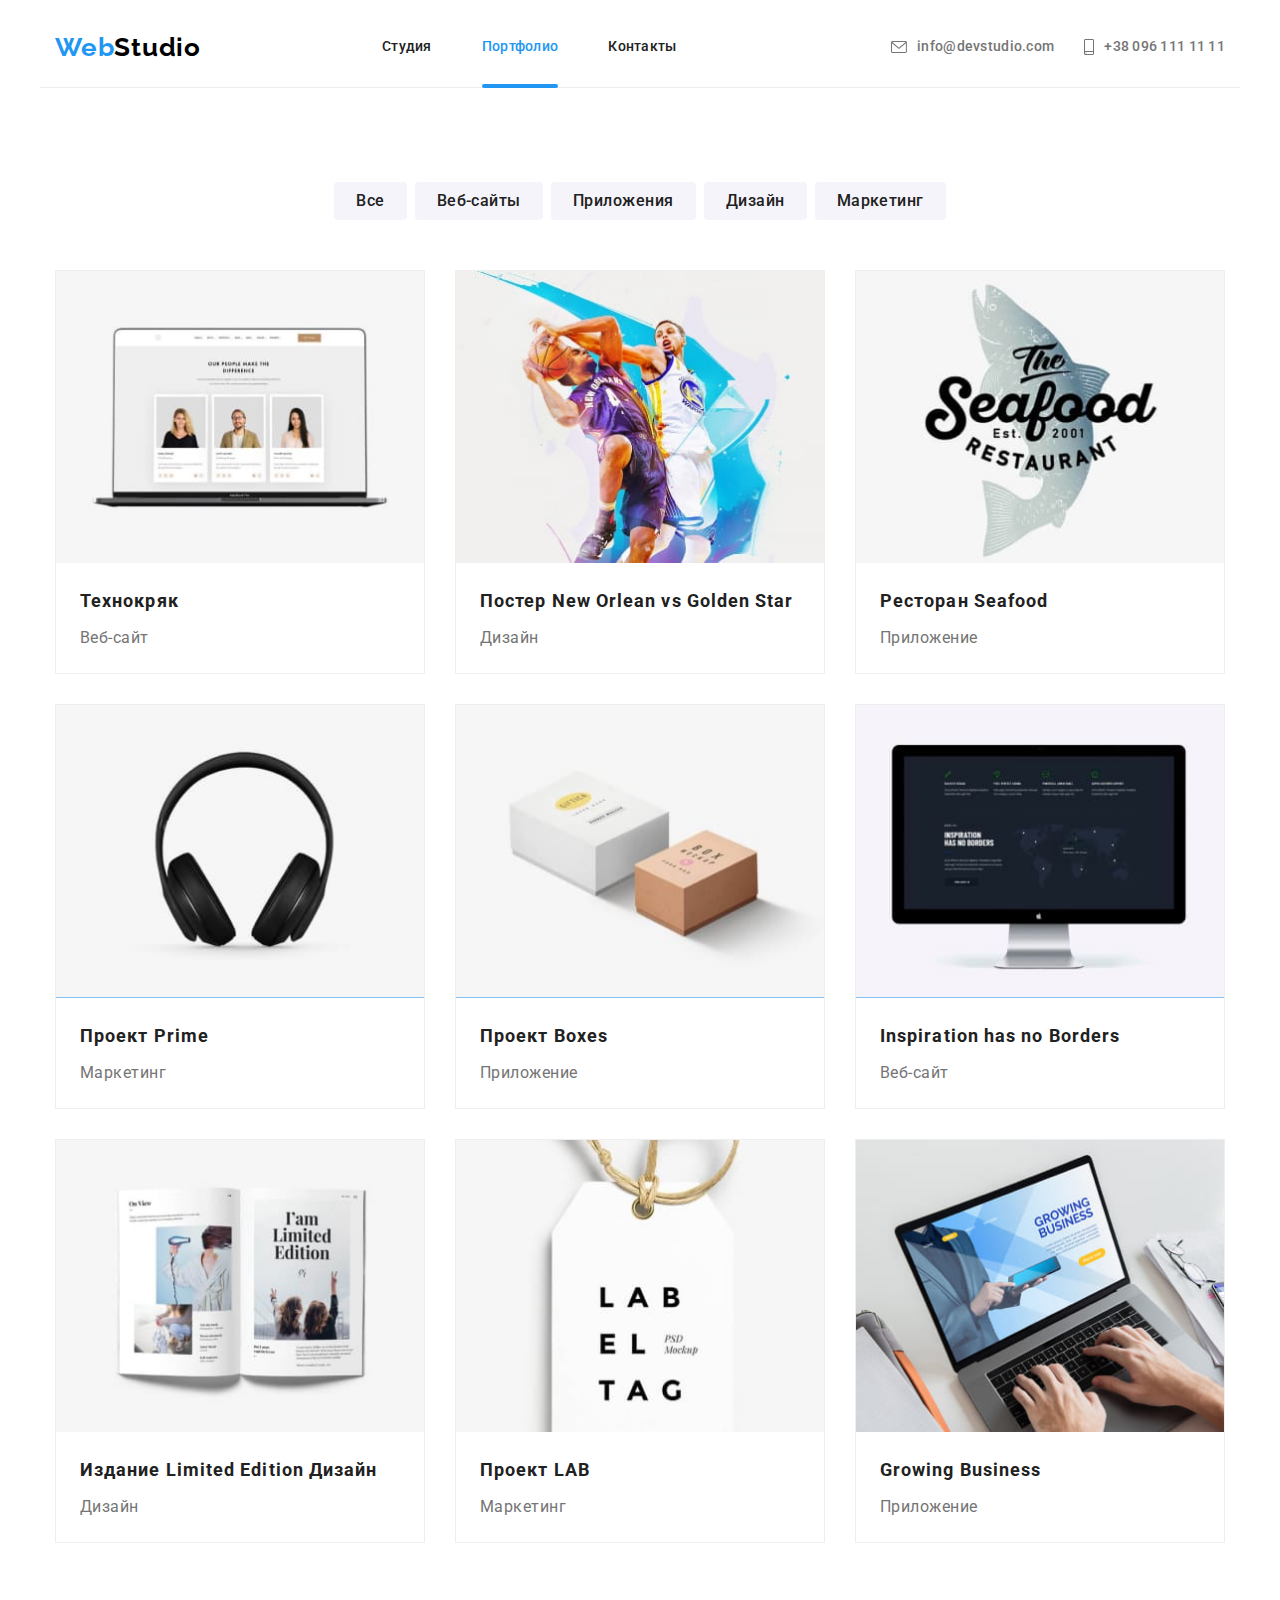
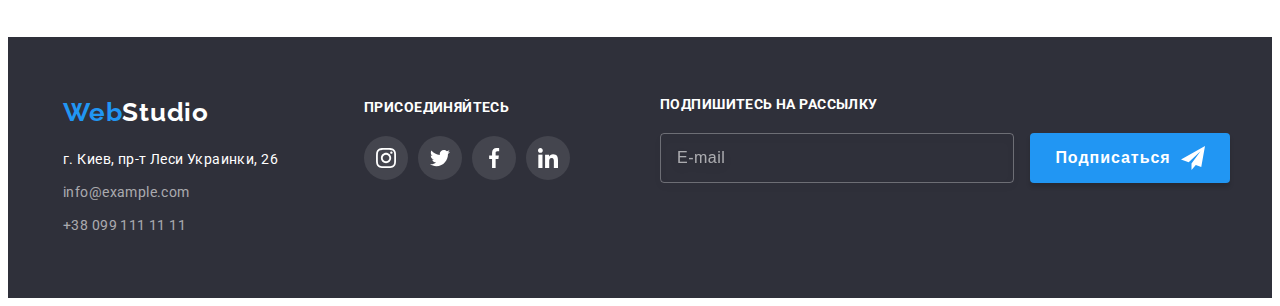
==== commit 35f45f81: "0408_1" ====
--- a/portfolio.html
+++ b/portfolio.html
@@ -189,11 +189,27 @@
             </li>
             <li class="project-item">
               <div class="project-overlay">
-                <img
-                  src="./images/portfolio2.jpeg"
+                <picture>
+                  <source  srcset="
+                  ./images/portfolio/desktop/portfolio2.jpeg 1x,
+                  ./images/portfolio/desktop/portfolio2-2x.jpeg 2x"
+                  media="(min-width: 1200px)"/>
+
+                  <source  srcset="
+                  ./images/portfolio/tablet/portfolio2-tab.jpeg 1x,
+                  ./images/portfolio/tablet/portfolio2-tab-2x.jpeg 2x"
+                  media="(min-width: 768px)"/>
+
+                  <source  srcset="
+                  ./images/portfolio/mobile/portfolio2-mob.jpeg 1x,
+                  ./images/portfolio/mobile/portfolio2-mob-2x.jpeg 2x"
+                  media="(min-width: 480px)"/>
+                <img
+                  src="./images/portfolio/desktop/portfolio2.jpeg"
                   alt="Игра в баскетбол"
                   width="370"
                 />
+              </picture>
                 <p class="project-text-ovarlay">
                   Ресурс предлагает комплексные предложения с разным уровнем
                   функционала и сервисов. Все это позволит посетителю получить
@@ -207,11 +223,27 @@
             </li>
             <li class="project-item">
               <div class="project-overlay">
-                <img
-                  src="./images/portfolio3.jpeg"
+                <picture>
+                  <source  srcset="
+                  ./images/portfolio/desktop/portfolio3.jpg 1x,
+                  ./images/portfolio/desktop/portfolio3-2x.jpg 2x"
+                  media="(min-width: 1200px)"/>
+
+                  <source  srcset="
+                  ./images/portfolio/tablet/portfolio3-tab.jpg 1x,
+                  ./images/portfolio/tablet/portfolio3-tab-2x.jpg 2x"
+                  media="(min-width: 768px)"/>
+
+                  <source  srcset="
+                  ./images/portfolio/mobile/portfolio3-mob.jpg 1x,
+                  ./images/portfolio/mobile/portfolio3-mob-2x.jpg 2x"
+                  media="(min-width: 480px)"/>
+                <img
+                  src="./images/portfolio/desktop/portfolio3.jpg"
                   alt="Логотип ресторана Seafood"
                   width="370"
                 />
+              </picture>
                 <p class="project-text-ovarlay">
                   Ресурс предлагает комплексные предложения с разным уровнем
                   функционала и сервисов. Все это позволит посетителю получить
@@ -225,11 +257,27 @@
             </li>
             <li class="project-item">
               <div class="project-overlay">
-                <img
-                  src="./images/portfolio4.jpeg"
+                <picture>
+                  <source  srcset="
+                  ./images/portfolio/desktop/portfolio4.jpg 1x,
+                  ./images/portfolio/desktop/portfolio4-2x.jpg 2x"
+                  media="(min-width: 1200px)"/>
+
+                  <source  srcset="
+                  ./images/portfolio/tablet/portfolio4-tab.jpg 1x,
+                  ./images/portfolio/tablet/portfolio4-tab-2x.jpg 2x"
+                  media="(min-width: 768px)"/>
+
+                  <source  srcset="
+                  ./images/portfolio/mobile/portfolio4-mob.jpg 1x,
+                  ./images/portfolio/mobile/portfolio4-mob-2x.jpg 2x"
+                  media="(min-width: 480px)"/>
+                <img
+                  src="./images/portfolio/desktop/portfolio4.jpg"
                   alt="Наушники"
                   width="370"
                 />
+              </picture>
                 <p class="project-text-ovarlay">
                   Ресурс предлагает комплексные предложения с разным уровнем
                   функционала и сервисов. Все это позволит посетителю получить
@@ -243,11 +291,27 @@
             </li>
             <li class="project-item">
               <div class="project-overlay">
-                <img
-                  src="./images/portfolio5.jpeg"
+                <picture>
+                  <source  srcset="
+                  ./images/portfolio/desktop/portfolio5.jpg 1x,
+                  ./images/portfolio/desktop/portfolio5-2x.jpg 2x"
+                  media="(min-width: 1200px)"/>
+
+                  <source  srcset="
+                  ./images/portfolio/tablet/portfolio5-tab.jpg 1x,
+                  ./images/portfolio/tablet/portfolio5-tab-2x.jpg 2x"
+                  media="(min-width: 768px)"/>
+
+                  <source  srcset="
+                  ./images/portfolio/mobile/portfolio5-mob.jpg 1x,
+                  ./images/portfolio/mobile/portfolio5-mob-2x.jpg 2x"
+                  media="(min-width: 480px)"/>
+                <img
+                  src="./images/portfolio/desktop/portfolio5.jpg"
                   alt="Две коробки"
                   width="370"
                 />
+              </picture>
                 <p class="project-text-ovarlay">
                   Ресурс предлагает комплексные предложения с разным уровнем
                   функционала и сервисов. Все это позволит посетителю получить
@@ -261,11 +325,27 @@
             </li>
             <li class="project-item">
               <div class="project-overlay">
-                <img
-                  src="./images/portfolio6.jpeg"
+                <picture>
+                  <source  srcset="
+                  ./images/portfolio/desktop/portfolio6.jpg 1x,
+                  ./images/portfolio/desktop/portfolio6-2x.jpg 2x"
+                  media="(min-width: 1200px)"/>
+
+                  <source  srcset="
+                  ./images/portfolio/tablet/portfolio6-tab.jpg 1x,
+                  ./images/portfolio/tablet/portfolio6-tab-2x.jpg 2x"
+                  media="(min-width: 768px)"/>
+
+                  <source  srcset="
+                  ./images/portfolio/mobile/portfolio6-mob.jpg 1x,
+                  ./images/portfolio/mobile/portfolio6-mob-2x.jpg 2x"
+                  media="(min-width: 480px)"/>
+                <img
+                  src="./images/portfolio/desktop/portfolio6.jpg"
                   alt="Веб-сайт"
                   width="370"
                 />
+              </picture>
                 <p class="project-text-ovarlay">
                   Ресурс предлагает комплексные предложения с разным уровнем
                   функционала и сервисов. Все это позволит посетителю получить
@@ -279,11 +359,26 @@
             </li>
             <li class="project-item">
               <div class="project-overlay">
-                <img
-                  src="./images/portfolio7.jpeg"
-                  alt="Журнал Limited Edition"
-                  width="370"
-                />
+                <picture>
+                  <source  srcset="
+                  ./images/portfolio/desktop/portfolio7.jpg 1x,
+                  ./images/portfolio/desktop/portfolio7-2x.jpg 2x"
+                  media="(min-width: 1200px)"/>
+
+                  <source  srcset="
+                  ./images/portfolio/tablet/portfolio7-tab.jpg 1x,
+                  ./images/portfolio/tablet/portfolio7-tab-2x.jpg 2x"
+                  media="(min-width: 768px)"/>
+
+                  <source  srcset="
+                  ./images/portfolio/mobile/portfolio7-mob.jpg 1x,
+                  ./images/portfolio/mobile/portfolio7-mob-2x.jpg 2x"
+                  media="(min-width: 480px)"/>
+                <img
+                  src="./images/portfolio/desktop/portfolio7.jpg"
+                  width="370"
+                />
+              </picture>
                 <p class="project-text-ovarlay">
                   Ресурс предлагает комплексные предложения с разным уровнем
                   функционала и сервисов. Все это позволит посетителю получить
@@ -297,11 +392,27 @@
             </li>
             <li class="project-item">
               <div class="project-overlay">
-                <img
-                  src="./images/portfolio8.jpeg"
+                <picture>
+                  <source  srcset="
+                  ./images/portfolio/desktop/portfolio8.jpg 1x,
+                  ./images/portfolio/desktop/portfolio8-2x.jpg 2x"
+                  media="(min-width: 1200px)"/>
+
+                  <source  srcset="
+                  ./images/portfolio/tablet/portfolio8-tab.jpg 1x,
+                  ./images/portfolio/tablet/portfolio8-tab-2x.jpg 2x"
+                  media="(min-width: 768px)"/>
+
+                  <source  srcset="
+                  ./images/portfolio/mobile/portfolio8-mob.jpg 1x,
+                  ./images/portfolio/mobile/portfolio8-mob-2x.jpg 2x"
+                  media="(min-width: 480px)"/>
+                <img
+                  src="./images/portfolio/desktop/portfolio8.jpg"
                   alt="Проект LAB"
                   width="370"
                 />
+              </picture>
                 <p class="project-text-ovarlay">
                   Ресурс предлагает комплексные предложения с разным уровнем
                   функционала и сервисов. Все это позволит посетителю получить
@@ -315,11 +426,26 @@
             </li>
             <li class="project-item">
               <div class="project-overlay">
-                <img
-                  src="./images/portfolio9.jpeg"
-                  alt="Приложение Growing Business"
-                  width="370"
-                />
+                <picture>
+                  <source  srcset="
+                  ./images/portfolio/desktop/portfolio9.jpg 1x,
+                  ./images/portfolio/desktop/portfolio9-2x.jpg 2x"
+                  media="(min-width: 1200px)"/>
+
+                  <source  srcset="
+                  ./images/portfolio/tablet/portfolio9-tab.jpg 1x,
+                  ./images/portfolio/tablet/portfolio9-tab-2x.jpg 2x"
+                  media="(min-width: 768px)"/>
+
+                  <source  srcset="
+                  ./images/portfolio/mobile/portfolio9-mob.jpg 1x,
+                  ./images/portfolio/mobile/portfolio9-mob-2x.jpg 2x"
+                  media="(min-width: 480px)"/>
+                <img
+                  src="./images/portfolio/desktop/portfolio9.jpg"
+                  width="370"
+                />
+              </picture>
                 <p class="project-text-ovarlay">
                   Ресурс предлагает комплексные предложения с разным уровнем
                   функционала и сервисов. Все это позволит посетителю получить
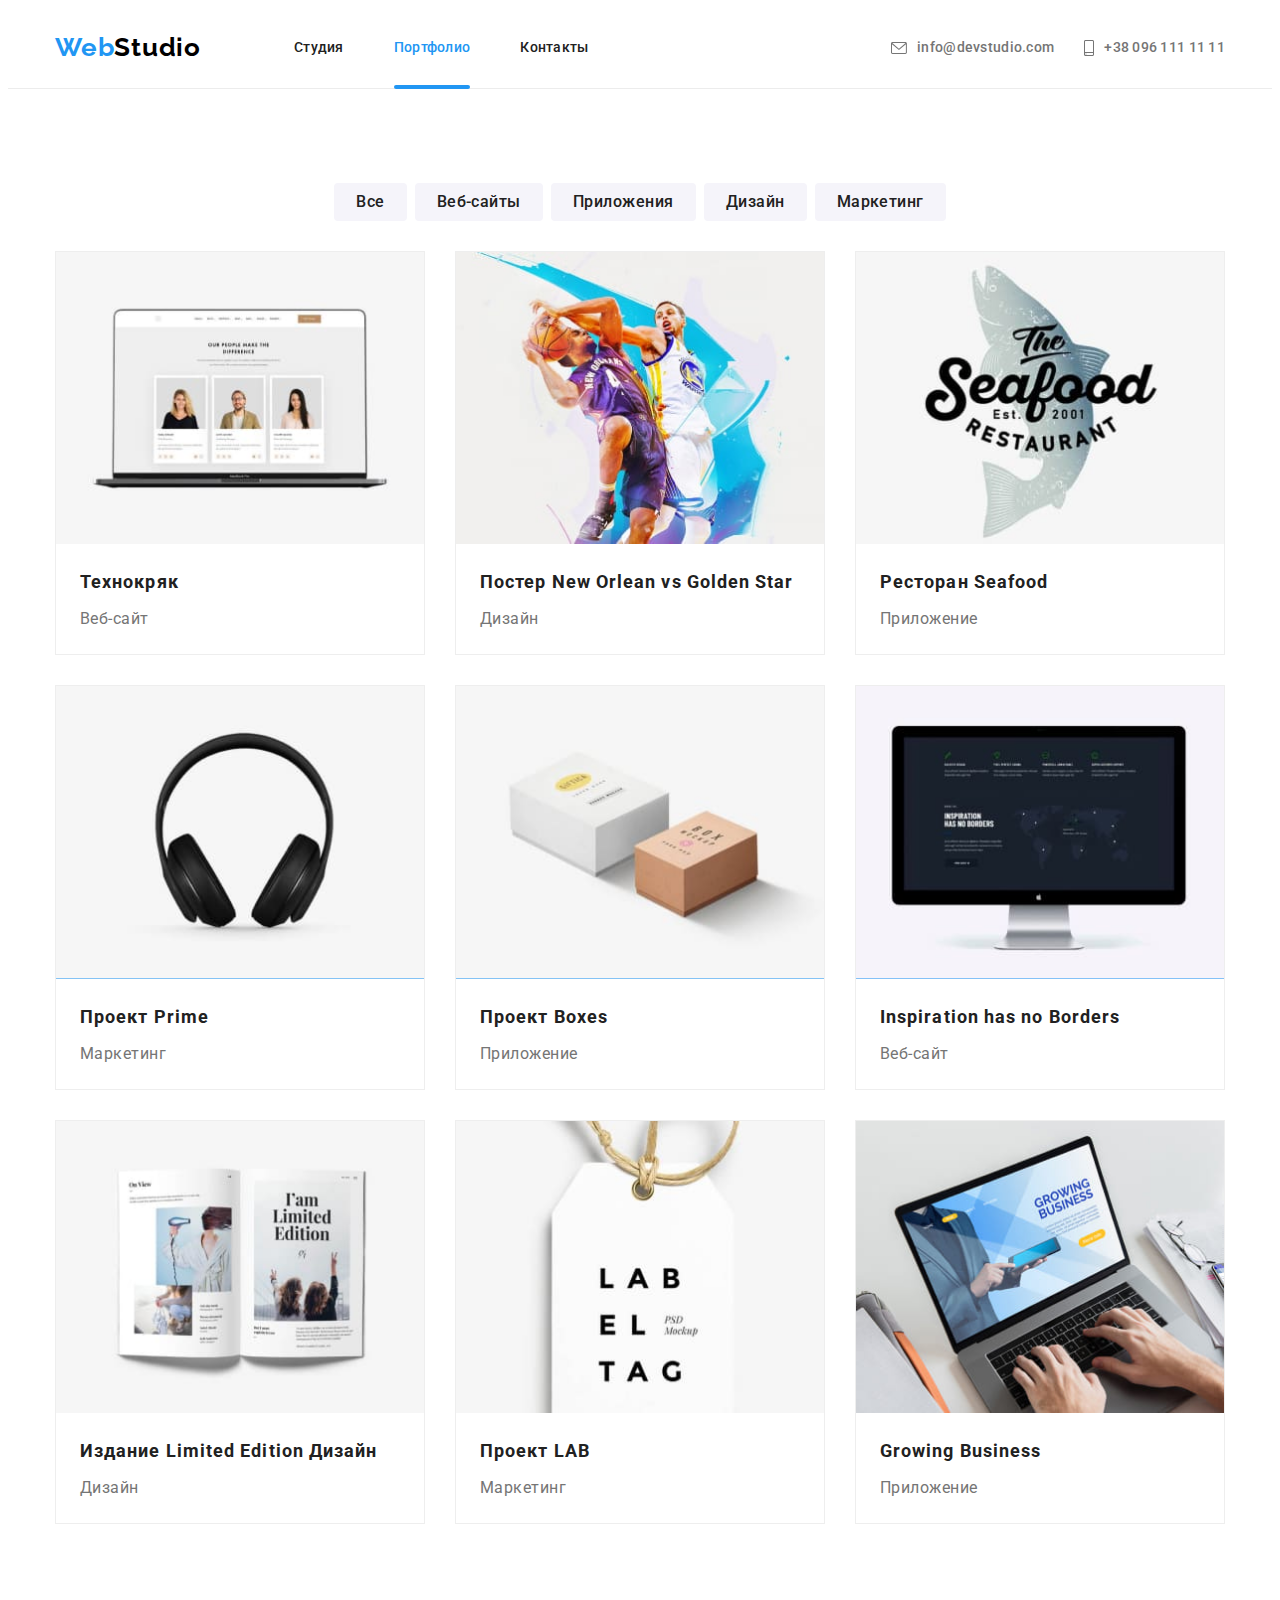
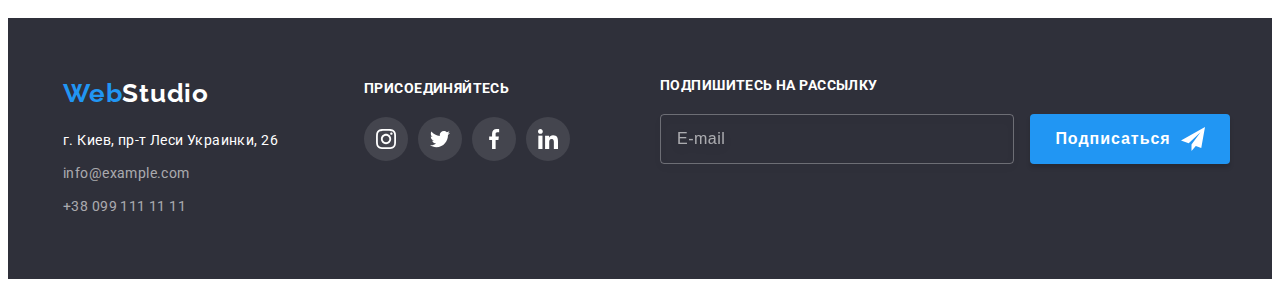
==== commit dd976a97: "0608" ====
--- a/portfolio.html
+++ b/portfolio.html
@@ -5,6 +5,13 @@
     <meta http-equiv="X-UA-Compatible" content="IE=edge" />
     <meta name="viewport" content="width=device-width, initial-scale=1.0" />
     <title>Document</title>
+    <link
+      rel="stylesheet"
+      href="https://cdnjs.cloudflare.com/ajax/libs/modern-normalize/1.1.0/modern-normalize.min.css"
+      integrity="sha512-wpPYUAdjBVSE4KJnH1VR1HeZfpl1ub8YT/NKx4PuQ5NmX2tKuGu6U/JRp5y+Y8XG2tV+wKQpNHVUX03MfMFn9Q=="
+      crossorigin="anonymous"
+      referrerpolicy="no-referrer"
+    />
     <!-- <link rel="stylesheet" href="./scc/reset.css" /> -->
     <link rel="stylesheet" href="./css/portfolio.min.css" />
     <link rel="preconnect" href="https://fonts.googleapis.com" />
@@ -74,57 +81,58 @@
       </div>
       <div class="mob-menu is-hidden">
         <div class="container">
-        <button type="button" class="close-open-btn">
-          <svg class="close-open-icon" width="40" height="40">
-            <use href="./images/icons.svg#icon-close_40px"></use>
-          </svg>
-        </button>
-        <div class="mob-menu__top">
-        <ul class="mob-menu__list" style="list-style-type: none">
-          <li class="mob-menu__item studio">
-            <a class="mob-menu__link studio" href="index.html">Студия</a>
-          </li>
-          <li class="mob-menu__item">
-            <a class="mob-menu__link" href="portfolio.html">Портфолио</a>
-          </li>
-          <li class="mob-menu__item">
-            <a class="mob-menu__link" href="">Контакты</a>
-          </li>
-        </ul></div>
-         <div class="mob-menu__bottom">
-        <ul class="mob-connect" style="list-style-type: none">
-          
-          <li class="mob-connect__list">
-            <a class="mob-connect__tel contacts" href="tel:+380961111111"
-              >+38 096 111 11 11</a
-            >
-          </li><li class="mob-connect__list">
-            <a
-              class="mob-connect__mail contacts"
-              href="mailto:info@devstudio.com"
-              >info@devstudio.com</a
-            >
-          </li>
-        </ul>
-        <ul class="mob-soc__list list" style="list-style-type: none">
-          <li class="mob-soc__item">
-            <a href="" class="mob-soc__link link">
-              Instagram</a>
-          </li>
-          <li class="mob-soc__item">
-            <a href="" class="mob-soc__link link"
-              >Twitter</a>
-          </li>
-          <li class="mob-soc__item">
-            <a href="" class="mob-soc__link link"
-              >Facebook</a>
-          </li>
-          <li class="mob-soc__item">
-            <a href="" class="mob-soc__link link"
-              >LinkedIn</a>
-          </li>
-        </ul>
-        </div>
+          <div class="mob-menu__top">
+            <button type="button" class="close-open-btn">
+              <svg class="close-open-icon" width="40" height="40">
+                <use href="./images/icons.svg#icon-close_40px"></use>
+              </svg>
+            </button>
+            <ul class="mob-menu__list" style="list-style-type: none">
+              <li class="mob-menu__item studio">
+                <a class="mob-menu__link studio" href="index.html">Студия</a>
+              </li>
+              <li class="mob-menu__item">
+                <a class="mob-menu__link" href="portfolio.html">Портфолио</a>
+              </li>
+              <li class="mob-menu__item">
+                <a class="mob-menu__link" href="">Контакты</a>
+              </li>
+            </ul>
+          </div>
+          <div class="mob-menu__bottom">
+            <ul class="mob-connect" style="list-style-type: none">
+              <li class="mob-connect__list">
+                <a class="mob-connect__tel contacts" href="tel:+380961111111"
+                  >+38 096 111 11 11</a
+                >
+              </li><li class="mob-connect__list">
+                <a
+                  class="mob-connect__mail contacts"
+                  href="mailto:info@devstudio.com"
+                  >info@devstudio.com</a
+                >
+              </li>
+            </ul>
+            <ul class="mob-soc__list list" style="list-style-type: none">
+              <li class="mob-soc__item">
+                <a href="" class="mob-soc__link link">
+                  Instagram</a>
+              </li>
+              <li class="mob-soc__item">
+                <a href="" class="mob-soc__link link"
+                  >Twitter</a>
+              </li>
+              <li class="mob-soc__item">
+                <a href="" class="mob-soc__link link"
+                  >Facebook</a>
+              </li>
+              <li class="mob-soc__item">
+                <a href="" class="mob-soc__link link"
+                  >LinkedIn</a>
+              </li>
+            </ul>
+          </div>
+      </div>
       </div>
     </header>
     <main>
@@ -376,6 +384,7 @@
                   media="(min-width: 480px)"/>
                 <img
                   src="./images/portfolio/desktop/portfolio7.jpg"
+                  alt="Книга"
                   width="370"
                 />
               </picture>
@@ -443,6 +452,7 @@
                   media="(min-width: 480px)"/>
                 <img
                   src="./images/portfolio/desktop/portfolio9.jpg"
+                  alt="Growing Business"
                   width="370"
                 />
               </picture>
--- a/css/portfolio.min.css
+++ b/css/portfolio.min.css
@@ -1 +1 @@
-:root{--btn-link-hover-color: #2196f3;--mine-text-color: #757575;--text-teambox-btnhover-color: #ffffff;--title-footer-bg-color: #2f303a;--btn-team-bg-color: #f5f4fa}html{box-sizing:border-box}*,*::before,*::after{box-sizing:inherit}p,h1,h2,h3,h4,h5,h6{margin:0}ul{margin:0;padding-left:0;list-style-type:none}img{display:block;min-width:100%;height:auto;width:100%}body{font-family:Roboto,sans-serif;color:#212121}.list{list-style:none}.link{text-decoration:none}.header-container{display:none}@media screen and (min-width: 768px){.header-container{display:flex;height:80px;width:100%;align-items:center;padding-top:10px;padding-bottom:10px;border-bottom:1px solid #ececec}}@media screen and (min-width: 1200px){.header-container{padding:24px 0 25px 0}}.logo{font-family:"Raleway";text-decoration:none;font-weight:700;font-size:26px;line-height:1.19;letter-spacing:.03em;align-items:center}@media screen and (min-width: 1200px){.logo{margin-right:93px}}.logo__pre-title{color:var(--btn-link-hover-color)}@media screen and (min-width: 768px){.menu{display:flex;width:288px;margin-left:88px;justify-content:space-between}}@media screen and (min-width: 1200px){.menu{display:flex}}.form__menu{display:block;background-color:#fff;border-radius:none}.form__input{height:50px}.menu-open-btn{display:block;padding:0;margin-top:-6px}.menu__item{position:relative}@media screen and (min-width: 1200px){.menu__item:not(:last-child){margin-right:50px}}.menu__link{display:none}@media screen and (min-width: 768px){.menu__link{display:flex;text-decoration:none;font-weight:500;font-size:14px;line-height:1.14;letter-spacing:.02em;color:#212121;transition-property:color;transition-duration:250ms;transition-timing-function:cubic-bezier(0.4, 0, 0.2, 1)}}@media screen and (min-width: 768px){.menu__link:hover,.menu__link:focus{color:var(--btn-link-hover-color)}}.menu__link::after{content:""}@media screen and (min-width: 768px){.menu__link::after{display:block;position:absolute;width:100%;height:4px;background-color:#2196f3;border-radius:2px;margin-top:45px;opacity:0;transition-property:opacity;transition-duration:250ms;transition-timing-function:cubic-bezier(0.4, 0, 0.2, 1)}}@media screen and (min-width: 768px){.menu__link:hover:after,.menu__link:focus:after{opacity:1}}.studio,.studio::after,.portfolio-activ,.portfolio-activ::after{color:var(--btn-link-hover-color);opacity:1}.connect{display:none}@media screen and (min-width: 768px){.connect{display:flex;flex-wrap:wrap;margin-left:90px}}@media screen and (min-width: 1200px){.connect{display:flex;margin-left:auto}}@media screen and (min-width: 768px){.connect__mail{margin-bottom:10px}}@media screen and (min-width: 1200px){.connect__mail{margin-bottom:0}}@media screen and (min-width: 768px){.contacts{display:flex;align-items:center;width:100%;height:100%;text-decoration:none;font-style:normal;font-weight:500;font-size:12px;line-height:1.17;letter-spacing:.02em;color:var(--mine-text-color);transition-property:color;transition-duration:250ms;transition-timing-function:cubic-bezier(0.4, 0, 0.2, 1)}}@media screen and (min-width: 1200px){.contacts{font-weight:500;font-size:14px;line-height:1.14;letter-spacing:.02em}}.connect__mail{margin-right:30px}.connect__mail:hover,.connect__mail:focus{color:var(--btn-link-hover-color)}.connect__tel{margin-left:auto}.connect__tel:hover,.connect__tel:focus{color:var(--btn-link-hover-color)}.connect__icon{fill:currentColor;margin-right:10px}.header-logo-pf{margin-right:95px}.header-logo-pf{font-family:"Raleway";text-decoration:none;font-weight:700;font-size:26px;line-height:1.19;letter-spacing:.03em}.logo__pre-logo-pf{color:var(--btn-link-hover-color)}.after-title--color-dark{color:#000}.mob-menu{position:fixed;background-color:#fff;z-index:2;top:0;left:0;width:100vw;height:100vh;padding:48px 40px}.mob-menu .container{display:flex;flex-direction:column;height:100%;justify-content:space-between;overflow:auto;padding:0}.header__mob-menu{display:flex;width:100%;height:100%;align-items:center;justify-content:space-between;padding-top:16px;padding-bottom:16px;border-bottom:1px solid #ececec}@media screen and (min-width: 768px){.header__mob-menu{display:none}}.mob-menu__item:not(:last-child){margin-bottom:32px}.mob-menu__link{text-decoration:none;font-weight:500;font-size:49px;line-height:1.18;letter-spacing:.02em;text-align:center;color:#212121;transition-property:color;transition-duration:250ms;transition-timing-function:cubic-bezier(0.4, 0, 0.2, 1)}.mob-menu__link:hover,.mob-menu__link:focus{color:var(--btn-link-hover-color)}.mob-menu__item:hover,.mob-menu__item:focus{color:var(--btn-link-hover-color)}.close-open-btn{cursor:pointer;display:block;margin-left:auto;position:absolute;padding:0;top:8px;right:8px;display:flex;width:40px;height:40px;align-items:center;justify-content:center;background:#fff;border:none}.close-open-icon{transition-property:transition fill;transition-duration:250ms;transition-timing-function:cubic-bezier(0.4, 0, 0.2, 1)}.close-open-icon:hover{fill:#2196f3}.mob-connect__tel{margin-top:100px;margin-bottom:32px;font-weight:500;font-size:34px;line-height:1.18;letter-spacing:.02em;color:#2196f3}.mob-connect__mail{margin-bottom:64px;font-weight:500;font-size:24px;line-height:1.17;letter-spacing:.02em;color:#757575}.mob-soc__list{display:flex}.mob-soc__link{font-weight:500;font-size:18px;line-height:1.22;letter-spacing:.02em;color:#2196f3;text-decoration:none}.mob-soc__item:not(:last-child)::after{content:"";margin-left:10px;margin-right:10px;width:22px;height:0px;left:214px;top:726px;border-right:1px solid rgba(33,33,33,.2);transform:rotate(90deg)}.portfolio{padding:60px 0;margin:0 auto}@media screen and (min-width: 1200px){.portfolio{padding:94px 0}}.filters-list{display:flex;width:100%;margin-bottom:50px;flex-wrap:wrap;gap:8px}@media screen and (min-width: 768px){.filters-list{flex-wrap:nowrap;justify-content:center}}.filters-btn{border:none;border-radius:4px;padding:6px 22px}.filters-item{border:none}.filters-item:last-child{margin-right:0}.project-list{display:flex;flex-wrap:wrap;width:100%;gap:30px}.project-desc{width:322px;padding:20px 0;margin-left:24px}.project-item{position:relative;width:450px;background:#fff;border:1px solid #eee}@media screen and (min-width: 768px){.project-item{margin-bottom:0;border:1px solid #eee;width:calc((100% - 30px)/2)}}@media screen and (min-width: 768px)and (min-width: 1200px){.project-item{width:370px}}.project-item:last-child{margin-bottom:0%}.project-item:hover,.project-item:focus{box-shadow:0px 1px 1px rgba(0,0,0,.12),0px 4px 4px rgba(0,0,0,.06),1px 4px 6px rgba(0,0,0,.16)}@media screen and (min-width: 1200px){.project-item:nth-child(3n){margin-right:0}}@media screen and (min-width: 1200px){.project-item:nth-last-child(-n+3){margin-bottom:0}}.project-title{font-size:18px;line-height:2;letter-spacing:.06em;color:#212121;margin-bottom:4px}.project-text{font-size:16px;line-height:1.88;letter-spacing:.03em;color:var(--mine-text-color)}.project-overlay{width:100%;position:relative;overflow:hidden}.project-text-ovarlay{width:100%;height:100%;font-weight:400;font-size:18px;line-height:1.56;padding:63px 24px;top:0;left:0;letter-spacing:.03em;color:#fff;background:rgba(33,150,243,.9);position:absolute;opacity:1;transform:translateY(100%);transition-property:transform;transition-duration:250ms;transition-timing-function:cubic-bezier(0.4, 0, 0.2, 1);pointer-events:none}.project-item:hover .project-text-ovarlay{opacity:1;transform:translateY(0)}.form{margin:0 auto;max-width:450px}@media screen and (min-width: 1200px){.form{max-width:570px;margin-left:90px}}.form__title{width:100%;font-weight:700;font-size:14px;line-height:1.14;letter-spacing:.03em;text-transform:uppercase;color:#fff;justify-content:center}@media screen and (min-width: 1200px){.form__title{position:relative}}.form__input{width:100%;margin:20px 0;padding-left:16px;border:1px solid rgba(255,255,255,.3);filter:drop-shadow(0px 4px 4px rgba(0, 0, 0, 0.15));border-radius:4px;background-color:rgba(0,0,0,0);color:#fff}.form__input::placeholder{font-weight:400;font-size:16px;line-height:1.25;letter-spacing:.03em;color:rgba(255,255,255,.6)}@media screen and (min-width: 768px){.form__input{width:450px}}@media screen and (min-width: 1200px){.form__input{position:relative;width:354px;height:50px;padding-left:16px;margin-top:20px;margin-bottom:0;margin-right:12px}}.form__btn{display:inline-flex;position:relative;justify-content:center;margin-left:auto;align-items:center;font-weight:700;font-size:16px;line-height:1.88;letter-spacing:.06em;color:#fff;width:200px;height:50px;background:#2196f3;box-shadow:0px 4px 4px rgba(0,0,0,.15);border-radius:4px;border:rgba(0,0,0,0)}.form__icon{display:block;margin-left:10px}.modal__input:focus+.modal__icon .form__icon{display:inline-block;position:relative;align-items:center;fill:#2196f3}.modal-close__btn{cursor:pointer}.modal-close__btn{position:absolute;top:8px;right:8px;display:flex;width:30px;height:30px;align-items:center;justify-content:center;background:#fff;border:1px solid rgba(0,0,0,.1);border-radius:50%;transition-property:background-color;transition-duration:250ms;transition-timing-function:cubic-bezier(0.4, 0, 0.2, 1)}.modal-close__icon{transition-property:fill;transition-duration:250ms;transition-timing-function:cubic-bezier(0.4, 0, 0.2, 1)}.modal-close__icon:focus,.modal-close__icon:hover{fill:#2196f3}.backdrop{position:fixed;top:0;width:100%;height:100%;background:rgba(0,0,0,.2);transition-property:opacity visibility;transition-duration:250ms;transition-timing-function:cubic-bezier(0.4, 0, 0.2, 1)}.modal{position:absolute;top:50%;left:50%;width:450px;min-height:609px;transform:translate(-50%, -50%) scale(1);background:#fff;box-shadow:0px 1px 3px rgba(0,0,0,.12),0px 1px 1px rgba(0,0,0,.14),0px 2px 1px rgba(0,0,0,.2);border-radius:4px;transition-property:transform;transition-duration:250ms;transition-timing-function:cubic-bezier(0.4, 0, 0.2, 1);padding:40px}.backdrop.is-hidden .modal{transform:translate(0, 0) scale(0.5)}@media screen and (min-width: 1200px){.modal{width:528px;min-height:581px}}.modal__title{font-weight:700;font-size:20px;line-height:1.5;letter-spacing:.03em;text-align:center;color:#212121;margin-bottom:12px}.is-hidden{opacity:0;visibility:hidden;pointer-events:none}.modal__item{margin-bottom:10px}.modal__label{font-weight:400;font-size:12px;line-height:1.17;letter-spacing:.01em;color:#757575}.modal__wrap{margin-top:4px}.modal__text{width:100%;height:120px;font-weight:400;font-size:14px;line-height:1.14;letter-spacing:.01em;margin-bottom:20px;padding:12px 16px;resize:none;border:1px solid rgba(33,33,33,.2);border-radius:4px;transition-property:border-color;transition-duration:250ms;transition-timing-function:cubic-bezier(0.4, 0, 0.2, 1)}.modal__text:focus{border-color:#2196f3;outline:none}.modal__input{width:100%;height:40px;padding-left:42px;border:1px solid rgba(33,33,33,.2);border-radius:4px;background-color:rgba(0,0,0,0);outline:none;transition-property:border;transition-duration:250ms;transition-timing-function:cubic-bezier(0.4, 0, 0.2, 1)}.modal__input:focus{border-color:#2196f3}.modal-checkbox{display:flex;align-items:center;justify-content:center;margin-bottom:30px}.modal-check__text{display:flex;align-items:center;font-weight:400;font-size:12px;line-height:1.17;letter-spacing:.03em;color:#757575}.modal-check__text a{color:#2196f3}.modal-check__text::before{content:"";width:16px;height:15px;border:1px solid #212121}@media screen and (min-width: 1200px){.modal-check__text::before{font-weight:400;font-size:14px;line-height:1.71;letter-spacing:.03em}}.modal-check:checked+.modal-check__text::before{background:#2196f3;border-radius:2px;background-image:url(../images/check.svg);border:none;background-repeat:no-repeat;background-position:center}.modal__wrap{position:relative;outline:none}.modal__icon{position:absolute;left:12px;top:50%;transform:translateY(-50%)}.modal__input:focus+.modal__icon{fill:#2196f3}.modal-send__btn{font-weight:700;font-size:16px;line-height:1.88;display:block;align-items:center;justify-content:center;text-align:center;letter-spacing:.06em;margin:0 auto;color:#fff;position:relative;width:200px;height:50px;background:#188ce8;box-shadow:0px 4px 4px rgba(0,0,0,.15);border-radius:4px;border:rgba(0,0,0,0)}.footer{background:var(--title-footer-bg-color);padding:60px 0;margin:0 auto}.footer .container{display:block;text-align:center;justify-content:center}@media screen and (min-width: 1200px){.footer .container{display:flex;text-align:left;align-items:flex-start}}@media screen and (min-width: 768px){.footer .contacts-container{margin-left:76px}}@media screen and (min-width: 1200px){.footer .contacts-container{margin-left:0;width:231px}}@media screen and (min-width: 768px){.footer .conacts-soc{width:100%;display:flex;justify-content:space-between}}@media screen and (min-width: 768px)and (min-width: 1200px){.footer .conacts-soc{justify-content:flex-start;width:auto}}@media screen and (min-width: 1200px){.footer{display:flex;padding-left:16px;justify-content:space-between}}.logo{font-family:"Raleway";text-decoration:none}@media screen and (min-width: 480px){.logo{font-weight:700;font-size:24px;line-height:1.17;letter-spacing:.03em}}@media screen and (min-width: 1200px){.logo{font-weight:700;font-size:26px;line-height:1.19;letter-spacing:.03em}}.logo__pre-title{color:var(--btn-link-hover-color)}.after-title--color-light{color:var(--text-teambox-btnhover-color)}.address__link.address{color:var(--text-teambox-btnhover-color)}@media screen and (min-width: 768px){.address{margin-bottom:60px}}@media screen and (min-width: 1200px){.address{margin-bottom:0}}.address__item:first-child{padding-top:20px;white-space:nowrap}.address__item:not(:last-child){padding-bottom:8px}@media screen and (min-width: 1200px){.address__item:not(:last-child){padding-bottom:9px}}.address__link{text-decoration:none;font-style:normal;font-weight:400;font-size:14px;line-height:1.71;letter-spacing:.03em;color:rgba(255,255,255,.6)}.footer-soc{margin-top:60px;margin-bottom:60px}@media screen and (min-width: 768px){.footer-soc{margin-top:0;margin-right:89px}}@media screen and (min-width: 1200px){.footer-soc{margin:0;margin-left:70px;max-width:206px}}.footer-soc__title{font-style:normal;font-weight:700;font-size:14px;line-height:1.14;letter-spacing:.03em;text-transform:uppercase;color:var(--text-teambox-btnhover-color)}.footer-soc__list{display:flex;margin-top:20px;justify-content:center}.footer-soc__item{width:44px;height:44px;margin-right:10px}.footer-soc__item:last-child{margin-right:0}.footer-soc__link{display:flex;align-items:center;justify-content:center;width:100%;height:100%;border-radius:50%;background-color:rgba(255,255,255,.1);transition-property:background-color;transition-duration:250ms;transition-timing-function:cubic-bezier(0.4, 0, 0.2, 1)}.footer-soc__link:hover,.footer-soc__link:focus{background-color:#2196f3}.footer-soc__icon{fill:var(--text-teambox-btnhover-color)}.container{width:100%;margin:0 auto;padding-right:15px;padding-left:15px}@media screen and (min-width: 768px){.container{max-width:768px}}@media screen and (min-width: 1200px){.container{max-width:1200px}}.btn{font-family:inherit;font-weight:500;font-size:16px;line-height:1.62;text-align:center;letter-spacing:.03em;color:#212121;cursor:pointer;background:var(--btn-team-bg-color);transition-property:color background-color;transition-duration:250ms;transition-timing-function:cubic-bezier(0.4, 0, 0.2, 1)}.btn:hover,.btn:focus{color:var(--text-teambox-btnhover-color);background-color:var(--btn-link-hover-color)}/*# sourceMappingURL=portfolio.min.css.map */+:root{--btn-link-hover-color: #2196f3;--mine-text-color: #757575;--text-teambox-btnhover-color: #ffffff;--title-footer-bg-color: #2f303a;--btn-team-bg-color: #f5f4fa}html{box-sizing:border-box}*,*::before,*::after{box-sizing:inherit}p,h1,h2,h3,h4,h5,h6{margin:0}ul{margin:0;padding-left:0;list-style-type:none}img{display:block;min-width:100%;height:auto;width:100%}body{font-family:Roboto,sans-serif;color:#212121}.list{list-style:none}.link{text-decoration:none}.header-container{display:none}@media screen and (min-width: 768px){.header-container{display:flex;height:80px;width:100%;align-items:center;padding-top:10px;padding-bottom:10px}}@media screen and (min-width: 1200px){.header-container{padding:24px 0 25px 0}}.header{border-bottom:1px solid #ececec}.logo{font-family:"Raleway";text-decoration:none;font-weight:700;font-size:26px;line-height:1.19;letter-spacing:.03em;align-items:center}@media screen and (min-width: 1200px){.logo{margin-right:93px}}.logo__pre-title{color:var(--btn-link-hover-color)}@media screen and (min-width: 768px){.menu{display:flex;width:288px;margin-left:88px;justify-content:space-between}}@media screen and (min-width: 1200px){.menu{display:flex;margin-left:0}}.form__menu{display:block;background-color:#fff}.form__input{height:50px}.menu-open-btn{display:block;padding:0;margin-top:-6px;border:none}.menu__item{position:relative}@media screen and (min-width: 1200px){.menu__item:not(:last-child){margin-right:50px}}.menu__link{display:none}@media screen and (min-width: 768px){.menu__link{display:flex;text-decoration:none;font-weight:500;font-size:14px;line-height:1.14;letter-spacing:.02em;color:#212121;transition-property:color;transition-duration:250ms;transition-timing-function:cubic-bezier(0.4, 0, 0.2, 1)}}@media screen and (min-width: 768px){.menu__link:hover,.menu__link:focus{color:var(--btn-link-hover-color)}}.menu__link::after{content:""}@media screen and (min-width: 768px){.menu__link::after{display:block;position:absolute;width:100%;height:4px;background-color:#2196f3;border-radius:2px;margin-top:45px;opacity:0;transition-property:opacity;transition-duration:250ms;transition-timing-function:cubic-bezier(0.4, 0, 0.2, 1)}}@media screen and (min-width: 768px){.menu__link:hover:after,.menu__link:focus:after{opacity:1}}.studio,.studio::after,.portfolio-activ,.portfolio-activ::after{color:var(--btn-link-hover-color);opacity:1}.connect{display:none}@media screen and (min-width: 768px){.connect{display:flex;flex-wrap:wrap;margin-left:90px}}@media screen and (min-width: 1200px){.connect{display:flex;margin-left:auto}}@media screen and (min-width: 768px){.connect__mail{margin-bottom:10px}}@media screen and (min-width: 1200px){.connect__mail{margin-bottom:0}}@media screen and (min-width: 768px){.contacts{display:flex;align-items:center;width:100%;height:100%;text-decoration:none;font-style:normal;font-weight:500;font-size:12px;line-height:1.17;letter-spacing:.02em;color:var(--mine-text-color);transition-property:color;transition-duration:250ms;transition-timing-function:cubic-bezier(0.4, 0, 0.2, 1)}}@media screen and (min-width: 1200px){.contacts{font-weight:500;font-size:14px;line-height:1.14;letter-spacing:.02em}}.connect__mail{margin-right:30px}.connect__mail:hover,.connect__mail:focus{color:var(--btn-link-hover-color)}.connect__tel{margin-left:auto}.connect__tel:hover,.connect__tel:focus{color:var(--btn-link-hover-color)}.connect__icon{fill:currentColor;margin-right:10px}.header-logo-pf{margin-right:95px}.header-logo-pf{font-family:"Raleway";text-decoration:none;font-weight:700;font-size:26px;line-height:1.19;letter-spacing:.03em}.logo__pre-logo-pf{color:var(--btn-link-hover-color)}.after-title--color-dark{color:#000}.mob-menu{position:fixed;background-color:#fff;z-index:2;top:0;left:0;width:100vw;height:100vh;padding:48px 40px}.mob-menu .container{display:flex;flex-direction:column;justify-content:space-between;overflow:auto;padding:0;height:100%}.header__mob-menu{display:flex;width:100%;height:100%;align-items:center;justify-content:space-between;padding-top:16px;padding-bottom:16px}@media screen and (min-width: 768px){.header__mob-menu{display:none}}.mob-menu__top{margin-bottom:100px}.mob-menu__item:not(:last-child){margin-bottom:32px}.mob-menu__link{text-decoration:none;font-weight:500;font-size:49px;line-height:1.18;letter-spacing:.02em;text-align:center;color:#212121;transition-property:color;transition-duration:250ms;transition-timing-function:cubic-bezier(0.4, 0, 0.2, 1)}.mob-menu__link:hover,.mob-menu__link:focus{color:var(--btn-link-hover-color)}.mob-menu__item:hover,.mob-menu__item:focus{color:var(--btn-link-hover-color)}.close-open-btn{cursor:pointer;display:block;margin-left:auto;position:absolute;padding:0;top:8px;right:8px;display:flex;width:40px;height:40px;align-items:center;justify-content:center;background:#fff;border:none}.close-open-icon{transition-property:transition fill;transition-duration:250ms;transition-timing-function:cubic-bezier(0.4, 0, 0.2, 1)}.close-open-icon:hover{fill:#2196f3}.mob-connect__list:first-child{margin-bottom:32px}.mob-connect__tel{margin-top:100px;margin-bottom:32px;font-weight:500;font-size:34px;line-height:1.18;letter-spacing:.02em;color:#2196f3}.mob-connect__mail{margin-bottom:64px;font-weight:500;font-size:24px;line-height:1.17;letter-spacing:.02em;color:#757575;text-decoration:none}.mob-soc__list{display:flex;margin-top:64px}.mob-soc__link{font-weight:500;font-size:18px;line-height:1.22;letter-spacing:.02em;color:#2196f3;text-decoration:none}.mob-soc__item:not(:last-child)::after{content:"";margin-left:10px;margin-right:10px;width:22px;height:0px;left:214px;top:726px;border-right:1px solid rgba(33,33,33,.2);transform:rotate(90deg)}.portfolio{padding:60px 0;margin:0 auto}@media screen and (min-width: 1200px){.portfolio{padding:94px 0}}.filters-list{display:flex;width:100%;margin-bottom:50px;flex-wrap:wrap;gap:8px}@media screen and (min-width: 768px){.filters-list{flex-wrap:nowrap;justify-content:center;margin-bottom:30px}}.filters-btn{border:none;border-radius:4px;padding:6px 22px}.filters-item{border:none}.filters-item:last-child{margin-right:0}.project-list{display:flex;flex-wrap:wrap;width:100%;gap:30px}.project-desc{width:322px;padding:20px 0;margin-left:24px}.project-item{position:relative;width:450px;background:#fff;border:1px solid #eee}@media screen and (min-width: 768px){.project-item{margin-bottom:0;border:1px solid #eee;width:calc((100% - 30px)/2)}}@media screen and (min-width: 768px)and (min-width: 1200px){.project-item{width:370px}}.project-item:last-child{margin-bottom:0%}.project-item:hover,.project-item:focus{box-shadow:0px 1px 1px rgba(0,0,0,.12),0px 4px 4px rgba(0,0,0,.06),1px 4px 6px rgba(0,0,0,.16)}@media screen and (min-width: 1200px){.project-item:nth-child(3n){margin-right:0}}@media screen and (min-width: 1200px){.project-item:nth-last-child(-n+3){margin-bottom:0}}.project-title{font-size:18px;line-height:2;letter-spacing:.06em;color:#212121;margin-bottom:4px}.project-text{font-size:16px;line-height:1.88;letter-spacing:.03em;color:var(--mine-text-color)}.project-overlay{width:100%;position:relative;overflow:hidden}.project-text-ovarlay{width:100%;height:100%;font-weight:400;font-size:18px;line-height:1.56;padding:63px 24px;top:0;left:0;letter-spacing:.03em;color:#fff;background:rgba(33,150,243,.9);position:absolute;opacity:1;transform:translateY(100%);transition-property:transform;transition-duration:250ms;transition-timing-function:cubic-bezier(0.4, 0, 0.2, 1);pointer-events:none}.project-item:hover .project-text-ovarlay{opacity:1;transform:translateY(0)}.form{margin:0 auto;max-width:450px}@media screen and (min-width: 1200px){.form{max-width:570px;margin-left:90px}}.form__title{width:100%;font-weight:700;font-size:14px;line-height:1.14;letter-spacing:.03em;text-transform:uppercase;color:#fff;justify-content:center}@media screen and (min-width: 1200px){.form__title{position:relative}}.form__input{width:100%;margin:20px 0;padding-left:16px;border:1px solid rgba(255,255,255,.3);filter:drop-shadow(0px 4px 4px rgba(0, 0, 0, 0.15));border-radius:4px;background-color:rgba(0,0,0,0);color:#fff}.form__input::placeholder{font-weight:400;font-size:16px;line-height:1.25;letter-spacing:.03em;color:rgba(255,255,255,.6)}@media screen and (min-width: 768px){.form__input{width:450px}}@media screen and (min-width: 1200px){.form__input{position:relative;width:354px;height:50px;padding-left:16px;margin-top:20px;margin-bottom:0;margin-right:12px}}.form__btn{display:inline-flex;position:relative;justify-content:center;margin-left:auto;align-items:center;font-weight:700;font-size:16px;line-height:1.88;letter-spacing:.06em;color:#fff;width:200px;height:50px;background:#2196f3;box-shadow:0px 4px 4px rgba(0,0,0,.15);border-radius:4px;border:rgba(0,0,0,0)}.form__icon{display:block;margin-left:10px}.modal__input:focus+.modal__icon .form__icon{display:inline-block;position:relative;align-items:center;fill:#2196f3}.modal-close__btn{cursor:pointer}.modal-close__btn{position:absolute;top:8px;right:8px;display:flex;width:30px;height:30px;align-items:center;justify-content:center;background:#fff;border:1px solid rgba(0,0,0,.1);border-radius:50%;transition-property:background-color;transition-duration:250ms;transition-timing-function:cubic-bezier(0.4, 0, 0.2, 1)}.modal-close__icon{transition-property:fill;transition-duration:250ms;transition-timing-function:cubic-bezier(0.4, 0, 0.2, 1)}.modal-close__icon:focus,.modal-close__icon:hover{fill:#2196f3}.backdrop{position:fixed;top:0;width:100%;height:100%;background:rgba(0,0,0,.2);transition-property:opacity visibility;transition-duration:250ms;transition-timing-function:cubic-bezier(0.4, 0, 0.2, 1)}.modal{position:absolute;top:50%;left:50%;width:450px;min-height:609px;transform:translate(-50%, -50%) scale(1);background:#fff;box-shadow:0px 1px 3px rgba(0,0,0,.12),0px 1px 1px rgba(0,0,0,.14),0px 2px 1px rgba(0,0,0,.2);border-radius:4px;transition-property:transform;transition-duration:250ms;transition-timing-function:cubic-bezier(0.4, 0, 0.2, 1);padding:40px}.backdrop.is-hidden .modal{transform:translate(0, 0) scale(0.5)}@media screen and (min-width: 1200px){.modal{width:528px;min-height:581px}}.modal__title{font-weight:700;font-size:20px;line-height:1.5;letter-spacing:.03em;text-align:center;color:#212121;margin-bottom:12px}.is-hidden{opacity:0;visibility:hidden;pointer-events:none}.modal__item{margin-bottom:10px}.modal__label{font-weight:400;font-size:12px;line-height:1.17;letter-spacing:.01em;color:#757575}.modal__wrap{margin-top:4px}.modal__text{width:100%;height:120px;font-weight:400;font-size:14px;line-height:1.14;letter-spacing:.01em;margin-bottom:20px;padding:12px 16px;resize:none;border:1px solid rgba(33,33,33,.2);border-radius:4px;transition-property:border-color;transition-duration:250ms;transition-timing-function:cubic-bezier(0.4, 0, 0.2, 1)}.modal__text:focus{border-color:#2196f3;outline:none}.modal__input{width:100%;height:40px;padding-left:42px;border:1px solid rgba(33,33,33,.2);border-radius:4px;background-color:rgba(0,0,0,0);outline:none;transition-property:border;transition-duration:250ms;transition-timing-function:cubic-bezier(0.4, 0, 0.2, 1)}.modal__input:focus{border-color:#2196f3}.modal-checkbox{display:flex;align-items:center;justify-content:center;margin-bottom:30px}.modal-check__text{display:flex;align-items:center;font-weight:400;font-size:12px;line-height:1.17;letter-spacing:.03em;color:#757575}.modal-check__text a{color:#2196f3}.modal-check__text::before{content:"";width:16px;height:15px;border:1px solid #212121}@media screen and (min-width: 1200px){.modal-check__text::before{font-weight:400;font-size:14px;line-height:1.71;letter-spacing:.03em}}.modal-check:checked+.modal-check__text::before{background:#2196f3;border-radius:2px;background-image:url(../images/check.svg);border:none;background-repeat:no-repeat;background-position:center}.modal__wrap{position:relative;outline:none}.modal__icon{position:absolute;left:12px;top:50%;transform:translateY(-50%)}.modal__input:focus+.modal__icon{fill:#2196f3}.modal-send__btn{font-weight:700;font-size:16px;line-height:1.88;display:block;align-items:center;justify-content:center;text-align:center;letter-spacing:.06em;margin:0 auto;color:#fff;position:relative;width:200px;height:50px;background:#188ce8;box-shadow:0px 4px 4px rgba(0,0,0,.15);border-radius:4px;border:rgba(0,0,0,0)}.footer{background:var(--title-footer-bg-color);padding:60px 0;margin:0 auto}.footer .container{display:block;text-align:center;justify-content:center}@media screen and (min-width: 1200px){.footer .container{display:flex;text-align:left;align-items:flex-start}}@media screen and (min-width: 768px){.footer .contacts-container{margin-left:76px}}@media screen and (min-width: 1200px){.footer .contacts-container{margin-left:0;width:231px}}@media screen and (min-width: 768px){.footer .conacts-soc{width:100%;display:flex;justify-content:space-between}}@media screen and (min-width: 768px)and (min-width: 1200px){.footer .conacts-soc{justify-content:flex-start;width:auto}}@media screen and (min-width: 1200px){.footer{display:flex;padding-left:16px;justify-content:space-between}}.logo{font-family:"Raleway";text-decoration:none}@media screen and (min-width: 480px){.logo{font-weight:700;font-size:24px;line-height:1.17;letter-spacing:.03em}}@media screen and (min-width: 1200px){.logo{font-weight:700;font-size:26px;line-height:1.19;letter-spacing:.03em}}.logo__pre-title{color:var(--btn-link-hover-color)}.after-title--color-light{color:var(--text-teambox-btnhover-color)}.address__link.address{color:var(--text-teambox-btnhover-color)}@media screen and (min-width: 768px){.address{margin-bottom:60px}}@media screen and (min-width: 1200px){.address{margin-bottom:0}}.address__item:first-child{padding-top:20px;white-space:nowrap}.address__item:not(:last-child){padding-bottom:8px}@media screen and (min-width: 1200px){.address__item:not(:last-child){padding-bottom:9px}}.address__link{text-decoration:none;font-style:normal;font-weight:400;font-size:14px;line-height:1.71;letter-spacing:.03em;color:rgba(255,255,255,.6)}.footer-soc{margin-top:60px;margin-bottom:60px}@media screen and (min-width: 768px){.footer-soc{margin-top:0;margin-right:89px}}@media screen and (min-width: 1200px){.footer-soc{margin:0;margin-left:70px;max-width:206px}}.footer-soc__title{font-style:normal;font-weight:700;font-size:14px;line-height:1.14;letter-spacing:.03em;text-transform:uppercase;color:var(--text-teambox-btnhover-color)}.footer-soc__list{display:flex;margin-top:20px;justify-content:center}.footer-soc__item{width:44px;height:44px;margin-right:10px}.footer-soc__item:last-child{margin-right:0}.footer-soc__link{display:flex;align-items:center;justify-content:center;width:100%;height:100%;border-radius:50%;background-color:rgba(255,255,255,.1);transition-property:background-color;transition-duration:250ms;transition-timing-function:cubic-bezier(0.4, 0, 0.2, 1)}.footer-soc__link:hover,.footer-soc__link:focus{background-color:#2196f3}.footer-soc__icon{fill:var(--text-teambox-btnhover-color)}.container{width:100%;margin:0 auto;padding-right:15px;padding-left:15px}@media screen and (min-width: 480px){.container{max-width:480px}}@media screen and (min-width: 768px){.container{max-width:768px}}@media screen and (min-width: 1200px){.container{max-width:1200px}}.container-btn{display:flex;justify-content:center}.btn{font-family:inherit;font-weight:500;font-size:16px;line-height:1.62;text-align:center;letter-spacing:.03em;color:#212121;cursor:pointer;background:var(--btn-team-bg-color);transition-property:color background-color;transition-duration:250ms;transition-timing-function:cubic-bezier(0.4, 0, 0.2, 1)}.btn:hover,.btn:focus{color:var(--text-teambox-btnhover-color);background-color:var(--btn-link-hover-color)}/*# sourceMappingURL=portfolio.min.css.map */